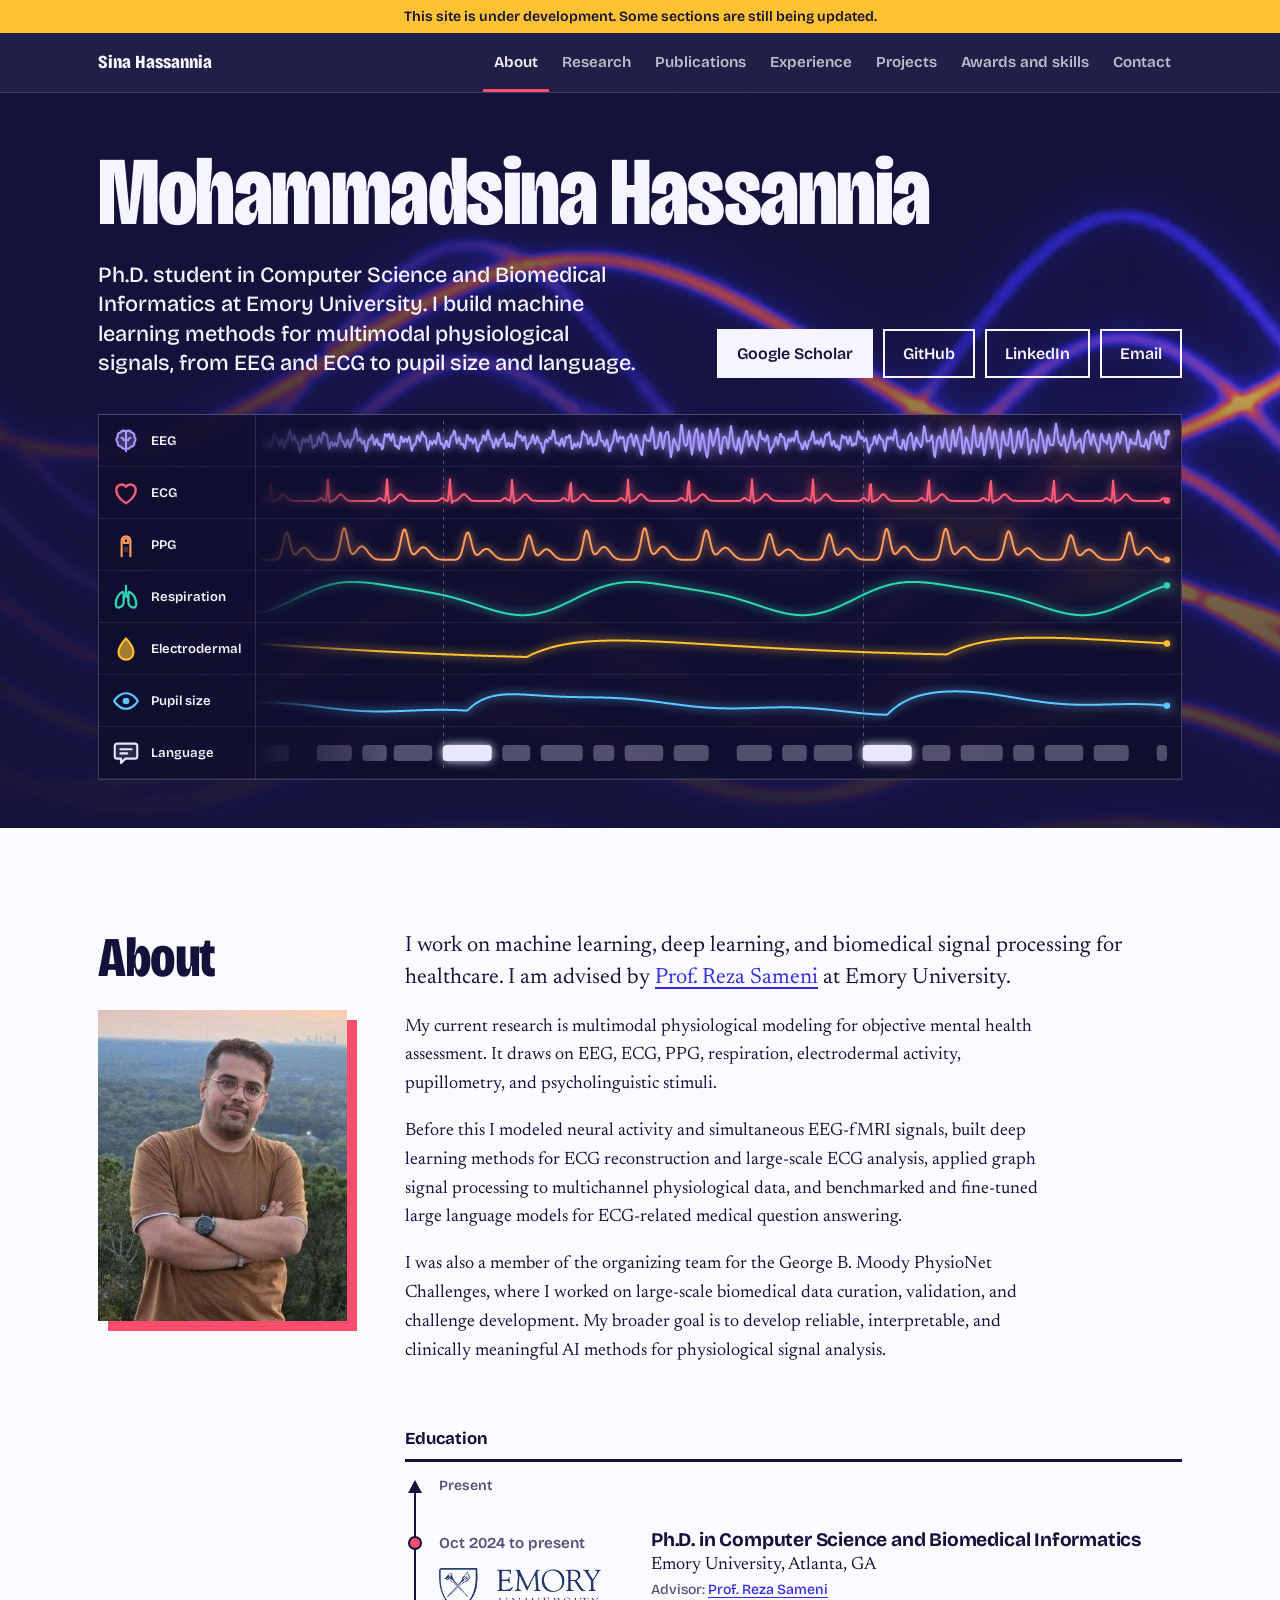
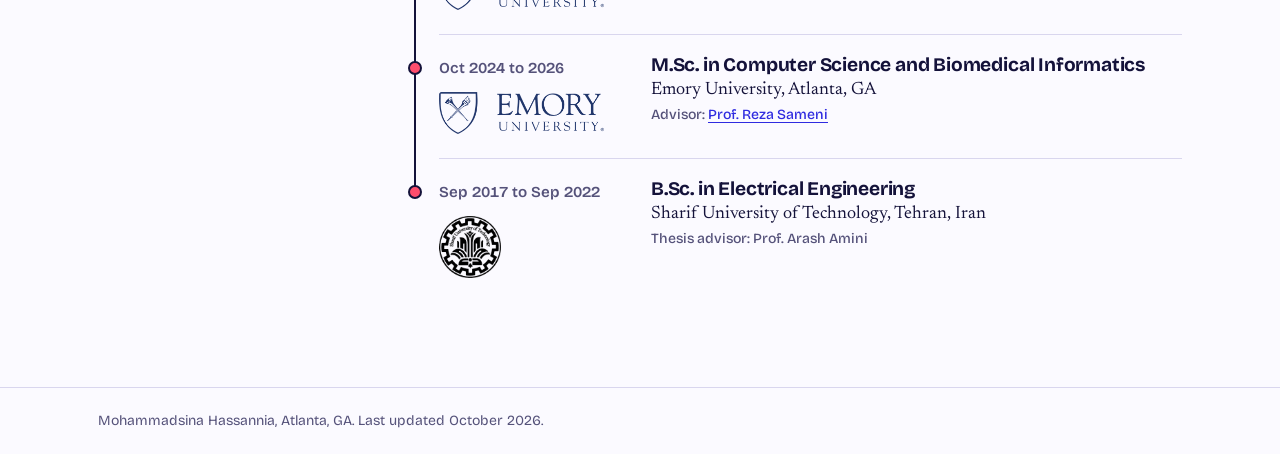
==== index.html @ 965572f9 "Rebuild the Research tab from the updated CV Fold the separate research projects list into the resea" ====
<!doctype html>
<html lang="en">
<head>
  <meta charset="utf-8">
  <meta name="viewport" content="width=device-width, initial-scale=1">
  <title>Mohammadsina Hassannia</title>
  <meta name="description" content="Mohammadsina Hassannia is a Ph.D. student in Computer Science and Biomedical Informatics at Emory University, working on machine learning for ECG, EEG, and other physiological signals.">
  <meta name="author" content="Mohammadsina Hassannia">
  <meta property="og:title" content="Mohammadsina Hassannia">
  <meta property="og:description" content="Ph.D. student at Emory University working on machine learning for ECG, EEG, and other physiological signals.">
  <meta property="og:type" content="website">
  <meta property="og:url" content="https://sinahsnn.github.io/">
  <meta property="og:image" content="https://sinahsnn.github.io/assets/portrait.jpg">
  <meta name="theme-color" content="#14123a">
  <link rel="icon" href="data:image/svg+xml,%3Csvg xmlns='http://www.w3.org/2000/svg' viewBox='0 0 32 32'%3E%3Crect width='32' height='32' fill='%2314123a'/%3E%3Cpath d='M2 19h7l2-4 3 9 4-19 3 14h9' fill='none' stroke='%23ff5c79' stroke-width='2.6' stroke-linejoin='round' stroke-linecap='round'/%3E%3C/svg%3E">
  <link rel="preconnect" href="https://fonts.googleapis.com">
  <link rel="preconnect" href="https://fonts.gstatic.com" crossorigin>
  <link rel="stylesheet" href="https://fonts.googleapis.com/css2?family=Bricolage+Grotesque:opsz,wdth,wght@12..96,75..100,200..800&amp;family=Newsreader:ital,opsz,wght@0,6..72,400..600;1,6..72,400..600&amp;display=swap">
  <link rel="stylesheet" href="assets/style.css">
</head>
<body>
<a class="skip" href="#main">Skip to content</a>

<svg class="sprite" width="0" height="0" aria-hidden="true" focusable="false">
  <symbol id="g-leads" viewBox="0 0 96 60"><polyline fill="none" stroke="currentColor" stroke-width="1.5" stroke-linecap="round" stroke-linejoin="round" points="10,16 15.3,16 18,15 20.6,16 24.4,16 26,16.8 27.9,8 29.8,18.1 31.7,16 35.8,16 39.6,14.2 43.4,16 48,16 53.3,16 56,15 58.6,16 62.4,16 64,16.8 65.9,8 67.8,18.1 69.7,16 73.8,16 77.6,14.2 81.4,16 86,16"/><polyline fill="none" stroke="currentColor" stroke-width="1.5" stroke-linecap="round" stroke-linejoin="round" points="10,32 15.3,32 18,31 20.6,32 24.4,32 26,32.8 27.9,24 29.8,34.1 31.7,32 35.8,32 39.6,30.2 43.4,32 48,32 53.3,32 56,31 58.6,32 62.4,32 64,32.8 65.9,24 67.8,34.1 69.7,32 73.8,32 77.6,30.2 81.4,32 86,32"/><polyline fill="none" stroke="currentColor" stroke-width="1.5" stroke-linecap="round" stroke-linejoin="round" points="10,48 15.3,48 18,47 20.6,48 24.4,48 26,48.8 27.9,40 29.8,50.1 31.7,48 35.8,48 39.6,46.2 43.4,48 48,48 53.3,48 56,47 58.6,48 62.4,48 64,48.8 65.9,40 67.8,50.1 69.7,48 73.8,48 77.6,46.2 81.4,48 86,48"/></symbol>
  <symbol id="g-ecg" viewBox="0 0 96 60"><rect class="gb" x="8" y="12" width="80" height="36"/><polyline fill="none" stroke="currentColor" stroke-width="2" stroke-linecap="round" stroke-linejoin="round" points="10,36 15.3,36 18,33.7 20.6,36 24.4,36 26,37.8 27.9,18 29.8,40.7 31.7,36 35.8,36 39.6,32 43.4,36 48,36 53.3,36 56,33.7 58.6,36 62.4,36 64,37.8 65.9,18 67.8,40.7 69.7,36 73.8,36 77.6,32 81.4,36 86,36"/></symbol>
  <symbol id="g-split" viewBox="0 0 96 60"><polyline fill="none" stroke="currentColor" stroke-width="1.5" stroke-linecap="round" stroke-linejoin="round" points="10,19.4 11.6,20.7 13.2,21.3 14.8,21.1 16.3,20.3 17.9,19.3 19.5,18.4 21.1,17.8 22.7,17.7 24.2,17.9 25.8,18.1 27.4,18 29,17.5 30.6,16.4 32.2,14.9 33.8,13.5 35.3,12.4 36.9,12 38.5,12.5 40.1,13.7 41.7,15.3 43.2,17 44.8,18.3 46.4,19.1 48,19.2 49.6,19 51.2,18.6 52.8,18.4 54.3,18.5 55.9,19.1 57.5,19.8 59.1,20.4 60.7,20.5 62.2,20 63.8,18.7 65.4,17 67,15.1 68.6,13.6 70.2,12.7 71.8,12.5 73.3,13.1 74.9,14.2 76.5,15.3 78.1,16.2 79.7,16.6 81.2,16.6 82.8,16.4 84.4,16.3 86,16.6"/><rect class="gb" x="8" y="30" width="80" height="24"/><polyline fill="none" stroke="currentColor" stroke-width="2" stroke-linecap="round" stroke-linejoin="round" points="10,46 15.3,46 18,44.6 20.6,46 24.4,46 26,47.1 27.9,35 29.8,48.9 31.7,46 35.8,46 39.6,43.6 43.4,46 48,46 53.3,46 56,44.6 58.6,46 62.4,46 64,47.1 65.9,35 67.8,48.9 69.7,46 73.8,46 77.6,43.6 81.4,46 86,46"/></symbol>
  <symbol id="g-tag" viewBox="0 0 96 60"><rect class="ga" x="24" y="16" width="48" height="28" stroke="currentColor" stroke-width="2"/><polyline class="gk" fill="none" stroke="currentColor" stroke-width="2" stroke-linecap="round" stroke-linejoin="round" points="38,30 45,37 59,23"/></symbol>
  <symbol id="g-docs" viewBox="0 0 96 60"><rect class="gt" x="24" y="8" width="34" height="40" stroke="currentColor" stroke-width="2"/><rect class="gt" x="31" y="11" width="34" height="40" stroke="currentColor" stroke-width="2"/><rect class="gt" x="38" y="14" width="34" height="40" stroke="currentColor" stroke-width="2"/><polyline fill="none" stroke="currentColor" stroke-width="1.5" stroke-linecap="round" stroke-linejoin="round" points="44,22 66,22"/><polyline fill="none" stroke="currentColor" stroke-width="1.5" stroke-linecap="round" stroke-linejoin="round" points="44,29 66,29"/><polyline fill="none" stroke="currentColor" stroke-width="1.5" stroke-linecap="round" stroke-linejoin="round" points="44,36 66,36"/><polyline fill="none" stroke="currentColor" stroke-width="1.5" stroke-linecap="round" stroke-linejoin="round" points="44,43 58,43"/></symbol>
  <symbol id="g-qa" viewBox="0 0 96 60"><rect class="gt" x="12" y="14" width="32" height="32" stroke="currentColor" stroke-width="2"/><rect class="ga" x="52" y="14" width="32" height="32" stroke="currentColor" stroke-width="2"/><text x="28" y="36" text-anchor="middle" font-size="18" font-weight="700" fill="currentColor">Q</text><text class="go" x="68" y="36" text-anchor="middle" font-size="18" font-weight="700" fill="currentColor">A</text></symbol>
  <symbol id="g-bars" viewBox="0 0 96 60"><polyline fill="none" stroke="currentColor" stroke-width="1.5" stroke-linecap="round" stroke-linejoin="round" points="12,8 12,50 86,50"/><rect class="gt" x="20" y="28" width="11" height="22" stroke="currentColor" stroke-width="2"/><rect class="gt" x="36" y="36" width="11" height="14" stroke="currentColor" stroke-width="2"/><rect class="ga" x="52" y="16" width="11" height="34" stroke="currentColor" stroke-width="2"/><rect class="gt" x="68" y="24" width="11" height="26" stroke="currentColor" stroke-width="2"/></symbol>
  <symbol id="g-spikes" viewBox="0 0 96 60"><polyline fill="none" stroke="currentColor" stroke-width="2" stroke-linecap="round" stroke-linejoin="round" points="16,11 16,21"/><polyline fill="none" stroke="currentColor" stroke-width="2" stroke-linecap="round" stroke-linejoin="round" points="28,11 28,21"/><polyline fill="none" stroke="currentColor" stroke-width="2" stroke-linecap="round" stroke-linejoin="round" points="44,11 44,21"/><polyline fill="none" stroke="currentColor" stroke-width="2" stroke-linecap="round" stroke-linejoin="round" points="52,11 52,21"/><polyline fill="none" stroke="currentColor" stroke-width="2" stroke-linecap="round" stroke-linejoin="round" points="60,11 60,21"/><polyline fill="none" stroke="currentColor" stroke-width="2" stroke-linecap="round" stroke-linejoin="round" points="64,11 64,21"/><polyline fill="none" stroke="currentColor" stroke-width="2" stroke-linecap="round" stroke-linejoin="round" points="72,11 72,21"/><polyline fill="none" stroke="currentColor" stroke-width="2" stroke-linecap="round" stroke-linejoin="round" points="12,25 12,35"/><polyline fill="none" stroke="currentColor" stroke-width="2" stroke-linecap="round" stroke-linejoin="round" points="16,25 16,35"/><polyline fill="none" stroke="currentColor" stroke-width="2" stroke-linecap="round" stroke-linejoin="round" points="24,25 24,35"/><polyline fill="none" stroke="currentColor" stroke-width="2" stroke-linecap="round" stroke-linejoin="round" points="36,25 36,35"/><polyline fill="none" stroke="currentColor" stroke-width="2" stroke-linecap="round" stroke-linejoin="round" points="56,25 56,35"/><polyline fill="none" stroke="currentColor" stroke-width="2" stroke-linecap="round" stroke-linejoin="round" points="72,25 72,35"/><polyline fill="none" stroke="currentColor" stroke-width="2" stroke-linecap="round" stroke-linejoin="round" points="76,25 76,35"/><polyline fill="none" stroke="currentColor" stroke-width="2" stroke-linecap="round" stroke-linejoin="round" points="12,39 12,49"/><polyline fill="none" stroke="currentColor" stroke-width="2" stroke-linecap="round" stroke-linejoin="round" points="20,39 20,49"/><polyline fill="none" stroke="currentColor" stroke-width="2" stroke-linecap="round" stroke-linejoin="round" points="36,39 36,49"/><polyline fill="none" stroke="currentColor" stroke-width="2" stroke-linecap="round" stroke-linejoin="round" points="40,39 40,49"/><polyline fill="none" stroke="currentColor" stroke-width="2" stroke-linecap="round" stroke-linejoin="round" points="44,39 44,49"/><polyline fill="none" stroke="currentColor" stroke-width="2" stroke-linecap="round" stroke-linejoin="round" points="64,39 64,49"/><polyline fill="none" stroke="currentColor" stroke-width="2" stroke-linecap="round" stroke-linejoin="round" points="80,39 80,49"/></symbol>
  <symbol id="g-activity" viewBox="0 0 96 60"><circle class="gt" cx="48" cy="32" r="20" stroke="currentColor" stroke-width="2"/><polyline fill="none" stroke="currentColor" stroke-width="2" stroke-linecap="round" stroke-linejoin="round" points="44,12.6 48,7 52,12.6"/><polyline fill="none" stroke="currentColor" stroke-width="1.5" stroke-linecap="round" stroke-linejoin="round" points="40,28 50,24 56,36"/><circle class="ga" cx="40" cy="28" r="3.2" stroke="currentColor" stroke-width="1.5"/><circle class="ga" cx="50" cy="24" r="3.2" stroke="currentColor" stroke-width="1.5"/><circle class="ga" cx="56" cy="36" r="3.2" stroke="currentColor" stroke-width="1.5"/><circle class="gt" cx="38" cy="40" r="2.4" stroke="currentColor" stroke-width="1.5"/><circle class="gt" cx="58" cy="22" r="2.4" stroke="currentColor" stroke-width="1.5"/></symbol>
  <symbol id="g-eegfmri" viewBox="0 0 96 60"><polyline fill="none" stroke="currentColor" stroke-width="1.5" stroke-linecap="round" stroke-linejoin="round" points="8,19 8.8,20.8 9.5,21.3 10.2,20.7 11,19.5 11.8,18.8 12.5,18.7 13.2,19 14,18.8 14.8,17.7 15.5,15.9 16.2,14.4 17,14.1 17.8,15.2 18.5,17.1 19.2,18.9 20,19.6 20.8,19.5 21.5,19.1 22.2,19.2 23,19.9 23.8,20.8 24.5,20.8 25.2,19.6 26,17.4 26.8,15.4 27.5,14.5 28.2,14.9 29,16.1 29.8,17.2 30.5,17.6 31.2,17.4 32,17.4 32.8,18.1 33.5,19.7 34.2,21.3 35,21.9 35.8,21.2 36.5,19.3 37.2,17.3 38,16.2 38.8,16.1 39.5,16.6 40.2,16.8 41,16.4 41.8,15.6 42.5,15.4 43.2,16.2 44,18.1"/><polyline fill="none" stroke="currentColor" stroke-width="1.5" stroke-linecap="round" stroke-linejoin="round" points="8,33.7 8.8,33.3 9.5,32.2 10.2,31.1 11,30.4 11.8,30.2 12.5,30.3 13.2,30.4 14,30 14.8,28.9 15.5,27.6 16.2,26.5 17,26.1 17.8,26.8 18.5,28.3 19.2,30.1 20,31.5 20.8,32.2 21.5,32.1 22.2,31.6 23,31.2 23.8,31.3 24.5,31.8 25.2,32.3 26,32.4 26.8,31.7 27.5,30.3 28.2,28.4 29,26.9 29.8,26.2 30.5,26.5 31.2,27.6 32,28.8 32.8,29.8 33.5,30.2 34.2,30.1 35,29.9 35.8,30.2 36.5,31 37.2,32.2 38,33.3 38.8,33.8 39.5,33.2 40.2,31.8 41,30 41.8,28.4 42.5,27.6 43.2,27.6 44,28.1"/><polyline fill="none" stroke="currentColor" stroke-width="1.5" stroke-linecap="round" stroke-linejoin="round" points="8,44 8.8,42.3 9.5,41.6 10.2,41.8 11,41.8 11.8,40.8 12.5,39.2 13.2,38.3 14,39.1 14.8,41.4 15.5,43.7 16.2,44.7 17,44.3 17.8,43.4 18.5,43.2 19.2,43.6 20,43.9 20.8,42.9 21.5,40.8 22.2,38.7 23,38.1 23.8,39.2 24.5,41.2 25.2,42.5 26,42.7 26.8,42.5 27.5,42.8 28.2,44.1 29,45.3 29.8,45.3 30.5,43.5 31.2,41 32,39.3 32.8,39.1 33.5,40.1 34.2,40.9 35,40.9 35.8,40.4 36.5,40.8 37.2,42.4 38,44.6 38.8,45.9 39.5,45.4 40.2,43.6 41,41.7 41.8,40.9 42.5,41.1 43.2,41.2 44,40.5"/><rect class="gt" x="54" y="13" width="34" height="34" stroke="currentColor" stroke-width="2"/><rect class="ga" x="65.3" y="24.3" width="11.4" height="11.4"/><rect class="ga" x="76.7" y="24.3" width="11.3" height="11.4"/><polyline fill="none" stroke="currentColor" stroke-width="1.5" stroke-linecap="round" stroke-linejoin="round" points="65.3,13 65.3,47"/><polyline fill="none" stroke="currentColor" stroke-width="1.5" stroke-linecap="round" stroke-linejoin="round" points="54,24.3 88,24.3"/><polyline fill="none" stroke="currentColor" stroke-width="1.5" stroke-linecap="round" stroke-linejoin="round" points="76.7,13 76.7,47"/><polyline fill="none" stroke="currentColor" stroke-width="1.5" stroke-linecap="round" stroke-linejoin="round" points="54,35.7 88,35.7"/></symbol>
  <symbol id="g-eegnoisy" viewBox="0 0 96 60"><rect class="gb" x="40" y="8" width="28" height="44"/><polyline fill="none" stroke="currentColor" stroke-width="1.5" stroke-linecap="round" stroke-linejoin="round" points="10,17.5 11.6,19.3 13.2,18.8 14.8,17.3 16.3,16.6 17.9,16.9 19.5,16.6 21.1,14.7 22.7,12.5 24.2,12.2 25.8,14.2 27.4,16.7 29,17.7 30.6,17.3 32.2,17.1 33.8,18.1 35.3,18.9 36.9,17.8 38.5,15 40.1,12.7 41.7,12.7 43.2,14.4 44.8,15.6 46.4,15.5 48,15.5 49.6,16.9 51.2,19.1 52.8,19.9 54.3,18.2 55.9,15.5 57.5,14 59.1,14.3 60.7,14.8 62.2,14.3 63.8,13.4 65.4,14.1 67,16.6 68.6,19.1 70.2,19.6 71.8,18 73.3,16.4 74.9,16.1 76.5,16.3 78.1,15.3 79.7,13.3 81.2,12.2 82.8,13.4 84.4,16.2 86,18.1"/><polyline fill="none" stroke="currentColor" stroke-width="1.5" stroke-linecap="round" stroke-linejoin="round" points="10,36.5 11.6,37 13.2,36.7 14.8,35.6 16.3,34.1 17.9,32.6 19.5,31.5 21.1,31 22.7,31.3 24.2,32.4 25.8,33.9 27.4,35.4 29,36.5 30.6,37 32.2,36.7 33.8,35.6 35.3,34.1 36.9,32.6 38.5,31.3 40.1,30.5 41.7,30.3 43.2,30.3 44.8,30.2 46.4,29.6 48,28.2 49.6,26.2 51.2,24.2 52.8,22.6 54.3,22 55.9,22.4 57.5,23.8 59.1,25.8 60.7,28.1 62.2,30.6 63.8,33 65.4,35 67,36.4 68.6,36.9 70.2,36.6 71.8,35.6 73.3,34.1 74.9,32.6 76.5,31.5 78.1,31 79.7,31.3 81.2,32.4 82.8,33.9 84.4,35.4 86,36.5"/><polyline fill="none" stroke="currentColor" stroke-width="1.5" stroke-linecap="round" stroke-linejoin="round" points="10,50.7 11.6,49.9 13.2,48.7 14.8,47.4 16.3,46.2 17.9,45.3 19.5,45 21.1,45.2 22.7,46 24.2,47.2 25.8,48.5 27.4,49.7 29,50.6 30.6,51 32.2,50.8 33.8,50 35.3,48.9 36.9,47.5 38.5,46.2 40.1,45.2 41.7,44.5 43.2,44.2 44.8,44.1 46.4,44.1 48,44.2 49.6,44.2 51.2,44.3 52.8,44.5 54.3,44.8 55.9,45 57.5,45.2 59.1,45.1 60.7,44.9 62.2,44.6 63.8,44.6 65.4,44.9 67,45.7 68.6,46.9 70.2,48.2 71.8,49.5 73.3,50.4 74.9,51 76.5,50.9 78.1,50.3 79.7,49.2 81.2,47.9 82.8,46.6 84.4,45.6 86,45.1"/></symbol>
  <symbol id="g-sources" viewBox="0 0 96 60"><polyline fill="none" stroke="currentColor" stroke-width="1.5" stroke-linecap="round" stroke-linejoin="round" points="10,15.5 11.6,17.3 13.2,16.8 14.8,15.3 16.3,14.6 17.9,14.9 19.5,14.6 21.1,12.7 22.7,10.5 24.2,10.2 25.8,12.2 27.4,14.7 29,15.7 30.6,15.3 32.2,15.1 33.8,16.1 35.3,16.9 36.9,15.8 38.5,13 40.1,10.7 41.7,10.7 43.2,12.4 44.8,13.6 46.4,13.5 48,13.5 49.6,14.9 51.2,17.1 52.8,17.9 54.3,16.2 55.9,13.5 57.5,12 59.1,12.3 60.7,12.8 62.2,12.3 63.8,11.4 65.4,12.1 67,14.6 68.6,17.1 70.2,17.6 71.8,16 73.3,14.4 74.9,14.1 76.5,14.3 78.1,13.3 79.7,11.3 81.2,10.2 82.8,11.4 84.4,14.2 86,16.1"/><rect class="gb" x="8" y="22" width="80" height="18"/><polyline fill="none" stroke="currentColor" stroke-width="2" stroke-linecap="round" stroke-linejoin="round" points="10,36 11.6,36 13.2,36 14.8,36 16.3,36 17.9,36 19.5,36 21.1,35.9 22.7,35.7 24.2,35.2 25.8,34 27.4,32 29,29.4 30.6,26.8 32.2,25.2 33.8,25.3 35.3,27.2 36.9,30 38.5,32.5 40.1,34.3 41.7,35.3 43.2,35.8 44.8,35.9 46.4,36 48,36 49.6,36 51.2,36 52.8,35.9 54.3,35.8 55.9,35.3 57.5,34.3 59.1,32.4 60.7,29.8 62.2,27.1 63.8,25.3 65.4,25.2 67,26.8 68.6,29.5 70.2,32.1 71.8,34.1 73.3,35.2 74.9,35.7 76.5,35.9 78.1,36 79.7,36 81.2,36 82.8,36 84.4,36 86,36"/><polyline fill="none" stroke="currentColor" stroke-width="1.5" stroke-linecap="round" stroke-linejoin="round" points="10,53.2 11.6,51.3 13.2,50.1 14.8,50.2 16.3,48.1 17.9,46.7 19.5,49.6 21.1,52 22.7,51.3 24.2,51.4 25.8,52 27.4,49.2 29,46.7 30.6,48.4 32.2,50.2 33.8,50 35.3,51.6 36.9,53.3 38.5,50.8 40.1,47.9 41.7,48.4 43.2,48.9 44.8,48.2 46.4,50.4 48,53.3 49.6,52 51.2,49.7 52.8,49.7 54.3,48.7 55.9,46.9 57.5,48.8 59.1,52.1 60.7,51.9 62.2,50.9 63.8,51.5 65.4,49.9 67,46.8 68.6,47.6 70.2,50.4 71.8,50.6 73.3,51 74.9,52.9 76.5,51.5 78.1,48 79.7,47.7 81.2,49.1 82.8,48.8 84.4,49.9 86,53"/></symbol>
  <symbol id="g-eeg" viewBox="0 0 96 60"><rect class="gb" x="8" y="8" width="80" height="46"/><polyline fill="none" stroke="currentColor" stroke-width="1.5" stroke-linecap="round" stroke-linejoin="round" points="10,18.5 11.6,20.3 13.2,19.8 14.8,18.3 16.3,17.6 17.9,17.9 19.5,17.6 21.1,15.7 22.7,13.5 24.2,13.2 25.8,15.2 27.4,17.7 29,18.7 30.6,18.3 32.2,18.1 33.8,19.1 35.3,19.9 36.9,18.8 38.5,16 40.1,13.7 41.7,13.7 43.2,15.4 44.8,16.6 46.4,16.5 48,16.5 49.6,17.9 51.2,20.1 52.8,20.9 54.3,19.2 55.9,16.5 57.5,15 59.1,15.3 60.7,15.8 62.2,15.3 63.8,14.4 65.4,15.1 67,17.6 68.6,20.1 70.2,20.6 71.8,19 73.3,17.4 74.9,17.1 76.5,17.3 78.1,16.3 79.7,14.3 81.2,13.2 82.8,14.4 84.4,17.2 86,19.1"/><polyline fill="none" stroke="currentColor" stroke-width="1.5" stroke-linecap="round" stroke-linejoin="round" points="10,34.5 11.6,33.1 13.2,31.6 14.8,31 16.3,31.2 17.9,31.1 19.5,30 21.1,28.3 22.7,27.2 24.2,27.8 25.8,30 27.4,32.3 29,33.4 30.6,33.1 32.2,32.4 33.8,32.3 35.3,32.9 36.9,33.3 38.5,32.3 40.1,30.1 41.7,27.9 43.2,27.1 44.8,28.1 46.4,29.9 48,31.1 49.6,31.3 51.2,31.1 52.8,31.6 54.3,33 55.9,34.4 57.5,34.5 59.1,32.9 60.7,30.4 62.2,28.6 63.8,28.4 65.4,29.2 67,29.8 68.6,29.6 70.2,29.1 71.8,29.4 73.3,31 74.9,33.4 76.5,34.8 78.1,34.5 79.7,32.8 81.2,31 82.8,30.3 84.4,30.5 86,30.5"/><polyline fill="none" stroke="currentColor" stroke-width="1.5" stroke-linecap="round" stroke-linejoin="round" points="10,46 11.6,44.5 13.2,44.6 14.8,44.4 16.3,42.7 17.9,41.4 19.5,42.8 21.1,45.9 22.7,47.8 24.2,47.3 25.8,46.2 27.4,46.3 29,46.7 30.6,45.1 32.2,42.3 33.8,41 35.3,42.7 36.9,45.2 38.5,46 40.1,45.6 41.7,46.3 43.2,47.9 44.8,48.1 46.4,45.7 48,42.7 49.6,42 51.2,43.3 52.8,44.1 54.3,43.7 55.9,44 57.5,46.3 59.1,48.7 60.7,48.5 62.2,46 63.8,43.9 65.4,43.8 67,44.1 68.6,43.1 70.2,41.8 71.8,42.9 73.3,46 74.9,48.2 76.5,47.7 78.1,46.1 79.7,45.7 81.2,46 82.8,45 84.4,42.4 86,41"/></symbol>
  <symbol id="g-eegin" viewBox="0 0 96 60"><polyline fill="none" stroke="currentColor" stroke-width="1.5" stroke-linecap="round" stroke-linejoin="round" points="10,18.5 11.6,20.3 13.2,19.8 14.8,18.3 16.3,17.6 17.9,17.9 19.5,17.6 21.1,15.7 22.7,13.5 24.2,13.2 25.8,15.2 27.4,17.7 29,18.7 30.6,18.3 32.2,18.1 33.8,19.1 35.3,19.9 36.9,18.8 38.5,16 40.1,13.7 41.7,13.7 43.2,15.4 44.8,16.6 46.4,16.5 48,16.5 49.6,17.9 51.2,20.1 52.8,20.9 54.3,19.2 55.9,16.5 57.5,15 59.1,15.3 60.7,15.8 62.2,15.3 63.8,14.4 65.4,15.1 67,17.6 68.6,20.1 70.2,20.6 71.8,19 73.3,17.4 74.9,17.1 76.5,17.3 78.1,16.3 79.7,14.3 81.2,13.2 82.8,14.4 84.4,17.2 86,19.1"/><polyline fill="none" stroke="currentColor" stroke-width="1.5" stroke-linecap="round" stroke-linejoin="round" points="10,34.5 11.6,33.1 13.2,31.6 14.8,31 16.3,31.2 17.9,31.1 19.5,30 21.1,28.3 22.7,27.2 24.2,27.8 25.8,30 27.4,32.3 29,33.4 30.6,33.1 32.2,32.4 33.8,32.3 35.3,32.9 36.9,33.3 38.5,32.3 40.1,30.1 41.7,27.9 43.2,27.1 44.8,28.1 46.4,29.9 48,31.1 49.6,31.3 51.2,31.1 52.8,31.6 54.3,33 55.9,34.4 57.5,34.5 59.1,32.9 60.7,30.4 62.2,28.6 63.8,28.4 65.4,29.2 67,29.8 68.6,29.6 70.2,29.1 71.8,29.4 73.3,31 74.9,33.4 76.5,34.8 78.1,34.5 79.7,32.8 81.2,31 82.8,30.3 84.4,30.5 86,30.5"/><polyline fill="none" stroke="currentColor" stroke-width="1.5" stroke-linecap="round" stroke-linejoin="round" points="10,46 11.6,44.5 13.2,44.6 14.8,44.4 16.3,42.7 17.9,41.4 19.5,42.8 21.1,45.9 22.7,47.8 24.2,47.3 25.8,46.2 27.4,46.3 29,46.7 30.6,45.1 32.2,42.3 33.8,41 35.3,42.7 36.9,45.2 38.5,46 40.1,45.6 41.7,46.3 43.2,47.9 44.8,48.1 46.4,45.7 48,42.7 49.6,42 51.2,43.3 52.8,44.1 54.3,43.7 55.9,44 57.5,46.3 59.1,48.7 60.7,48.5 62.2,46 63.8,43.9 65.4,43.8 67,44.1 68.6,43.1 70.2,41.8 71.8,42.9 73.3,46 74.9,48.2 76.5,47.7 78.1,46.1 79.7,45.7 81.2,46 82.8,45 84.4,42.4 86,41"/></symbol>
  <symbol id="g-dipole" viewBox="0 0 96 60"><circle class="gt" cx="48" cy="32" r="20" stroke="currentColor" stroke-width="2"/><polyline fill="none" stroke="currentColor" stroke-width="2" stroke-linecap="round" stroke-linejoin="round" points="44,12.6 48,7 52,12.6"/><polyline fill="none" stroke="currentColor" stroke-width="2" stroke-linecap="round" stroke-linejoin="round" points="54,36 44,26"/><polyline fill="none" stroke="currentColor" stroke-width="2" stroke-linecap="round" stroke-linejoin="round" points="44,31 44,26 49,26"/><circle class="gs" cx="54" cy="36" r="3.6" stroke="currentColor" stroke-width="1.5"/></symbol>
  <symbol id="g-found" viewBox="0 0 96 60"><circle class="gt" cx="48" cy="32" r="20" stroke="currentColor" stroke-width="2"/><polyline fill="none" stroke="currentColor" stroke-width="2" stroke-linecap="round" stroke-linejoin="round" points="44,12.6 48,7 52,12.6"/><circle class="ga" cx="54" cy="36" r="8" stroke="currentColor" stroke-width="2"/><polyline fill="none" stroke="currentColor" stroke-width="1.5" stroke-linecap="round" stroke-linejoin="round" points="54,24 54,48"/><polyline fill="none" stroke="currentColor" stroke-width="1.5" stroke-linecap="round" stroke-linejoin="round" points="42,36 66,36"/></symbol>
  <symbol id="g-scatter" viewBox="0 0 96 60"><polyline fill="none" stroke="currentColor" stroke-width="1.5" stroke-linecap="round" stroke-linejoin="round" points="12,8 12,50 86,50"/><polyline fill="none" stroke="currentColor" stroke-width="2" stroke-linecap="round" stroke-linejoin="round" points="22,12 78,46"/><circle class="gt" cx="24" cy="30" r="3" stroke="currentColor" stroke-width="1.5"/><circle class="gt" cx="30" cy="40" r="3" stroke="currentColor" stroke-width="1.5"/><circle class="gt" cx="38" cy="34" r="3" stroke="currentColor" stroke-width="1.5"/><circle class="gt" cx="26" cy="44" r="3" stroke="currentColor" stroke-width="1.5"/><circle class="gt" cx="44" cy="44" r="3" stroke="currentColor" stroke-width="1.5"/><circle class="ga" cx="50" cy="16" r="3" stroke="currentColor" stroke-width="1.5"/><circle class="ga" cx="60" cy="24" r="3" stroke="currentColor" stroke-width="1.5"/><circle class="ga" cx="68" cy="16" r="3" stroke="currentColor" stroke-width="1.5"/><circle class="ga" cx="74" cy="30" r="3" stroke="currentColor" stroke-width="1.5"/><circle class="ga" cx="58" cy="12" r="3" stroke="currentColor" stroke-width="1.5"/></symbol>
  <symbol id="g-matrix" viewBox="0 0 96 60"><rect x="13" y="12" width="8" height="8" fill="currentColor" fill-opacity="0.9"/><rect x="22" y="12" width="8" height="8" fill="currentColor" fill-opacity="0.1"/><rect x="31" y="12" width="8" height="8" fill="currentColor" fill-opacity="0.2"/><rect x="40" y="12" width="8" height="8" fill="currentColor" fill-opacity="0.9"/><rect x="49" y="12" width="8" height="8" fill="currentColor" fill-opacity="0.1"/><rect x="58" y="12" width="8" height="8" fill="currentColor" fill-opacity="0.9"/><rect x="67" y="12" width="8" height="8" fill="currentColor" fill-opacity="0.9"/><rect x="76" y="12" width="8" height="8" fill="currentColor" fill-opacity="0.7"/><rect x="13" y="21" width="8" height="8" fill="currentColor" fill-opacity="0.1"/><rect x="22" y="21" width="8" height="8" fill="currentColor" fill-opacity="0.2"/><rect x="31" y="21" width="8" height="8" fill="currentColor" fill-opacity="0.1"/><rect x="40" y="21" width="8" height="8" fill="currentColor" fill-opacity="0.9"/><rect x="49" y="21" width="8" height="8" fill="currentColor" fill-opacity="0.2"/><rect x="58" y="21" width="8" height="8" fill="currentColor" fill-opacity="0.5"/><rect x="67" y="21" width="8" height="8" fill="currentColor" fill-opacity="0.7"/><rect x="76" y="21" width="8" height="8" fill="currentColor" fill-opacity="0.2"/><rect x="13" y="30" width="8" height="8" fill="currentColor" fill-opacity="0.9"/><rect x="22" y="30" width="8" height="8" fill="currentColor" fill-opacity="0.1"/><rect x="31" y="30" width="8" height="8" fill="currentColor" fill-opacity="0.9"/><rect x="40" y="30" width="8" height="8" fill="currentColor" fill-opacity="0.5"/><rect x="49" y="30" width="8" height="8" fill="currentColor" fill-opacity="0.9"/><rect x="58" y="30" width="8" height="8" fill="currentColor" fill-opacity="0.2"/><rect x="67" y="30" width="8" height="8" fill="currentColor" fill-opacity="0.1"/><rect x="76" y="30" width="8" height="8" fill="currentColor" fill-opacity="0.9"/><rect x="13" y="39" width="8" height="8" fill="currentColor" fill-opacity="0.9"/><rect x="22" y="39" width="8" height="8" fill="currentColor" fill-opacity="0.2"/><rect x="31" y="39" width="8" height="8" fill="currentColor" fill-opacity="0.5"/><rect x="40" y="39" width="8" height="8" fill="currentColor" fill-opacity="0.1"/><rect x="49" y="39" width="8" height="8" fill="currentColor" fill-opacity="0.9"/><rect x="58" y="39" width="8" height="8" fill="currentColor" fill-opacity="0.1"/><rect x="67" y="39" width="8" height="8" fill="currentColor" fill-opacity="0.9"/><rect x="76" y="39" width="8" height="8" fill="currentColor" fill-opacity="0.1"/></symbol>
  <symbol id="g-bits" viewBox="0 0 96 60"><rect class="gt" x="12" y="24" width="9" height="12" stroke="currentColor" stroke-width="1.5"/><rect class="ga" x="21" y="24" width="9" height="12" stroke="currentColor" stroke-width="1.5"/><rect class="ga" x="30" y="24" width="9" height="12" stroke="currentColor" stroke-width="1.5"/><rect class="gt" x="39" y="24" width="9" height="12" stroke="currentColor" stroke-width="1.5"/><rect class="gt" x="48" y="24" width="9" height="12" stroke="currentColor" stroke-width="1.5"/><rect class="ga" x="57" y="24" width="9" height="12" stroke="currentColor" stroke-width="1.5"/><rect class="gt" x="66" y="24" width="9" height="12" stroke="currentColor" stroke-width="1.5"/><rect class="ga" x="75" y="24" width="9" height="12" stroke="currentColor" stroke-width="1.5"/></symbol>
  <symbol id="g-step" viewBox="0 0 96 60"><polyline fill="none" stroke="currentColor" stroke-width="1.5" stroke-linecap="round" stroke-linejoin="round" points="10,50 86,50"/><polyline fill="none" stroke="currentColor" stroke-width="2" stroke-linecap="round" stroke-linejoin="round" points="10,42 34,42 34,20 86,20"/></symbol>
  <symbol id="g-spiketrace" viewBox="0 0 96 60"><polyline fill="none" stroke="currentColor" stroke-width="2" stroke-linecap="round" stroke-linejoin="round" points="10,44 22,44 24,12 27,50 31,44 38,44 40,12 43,50 47,44 54,44 56,12 59,50 63,44 70,44 72,12 75,50 79,44 86,44"/></symbol>
  <symbol id="g-curve" viewBox="0 0 96 60"><polygon class="ga" points="12,50 13.8,50 15.7,50 17.6,50 19.4,50 21.2,50 23.1,50 24.9,50 26.8,50 28.7,44 30.5,41.5 32.4,39.6 34.2,38 36,36.6 37.9,35.3 39.8,34.1 41.6,33 43.5,32 45.3,31 47.1,30.1 49,29.2 50.9,28.3 52.7,27.5 54.5,26.7 56.4,26 58.2,25.2 60.1,24.5 62,23.8 63.8,23.1 65.7,22.5 67.5,21.8 69.3,21.2 71.2,20.6 73,19.9 74.9,19.4 76.8,18.8 78.6,18.2 80.5,17.6 82.3,17.1 84.1,16.5 86,16 86,50 12,50"/><polyline fill="none" stroke="currentColor" stroke-width="2" stroke-linecap="round" stroke-linejoin="round" points="12,50 13.8,50 15.7,50 17.6,50 19.4,50 21.2,50 23.1,50 24.9,50 26.8,50 28.7,44 30.5,41.5 32.4,39.6 34.2,38 36,36.6 37.9,35.3 39.8,34.1 41.6,33 43.5,32 45.3,31 47.1,30.1 49,29.2 50.9,28.3 52.7,27.5 54.5,26.7 56.4,26 58.2,25.2 60.1,24.5 62,23.8 63.8,23.1 65.7,22.5 67.5,21.8 69.3,21.2 71.2,20.6 73,19.9 74.9,19.4 76.8,18.8 78.6,18.2 80.5,17.6 82.3,17.1 84.1,16.5 86,16"/><polyline fill="none" stroke="currentColor" stroke-width="1.5" stroke-linecap="round" stroke-linejoin="round" points="12,8 12,50 86,50"/></symbol>
  <symbol id="g-imagenoise" viewBox="0 0 96 60"><rect class="gt" x="16" y="9" width="64" height="42" stroke="currentColor" stroke-width="2"/><polyline fill="none" stroke="currentColor" stroke-width="2" stroke-linecap="round" stroke-linejoin="round" points="16,44 34,26 46,38 58,22 80,46"/><circle cx="68" cy="19" r="4" fill="none" stroke="currentColor" stroke-width="2"/><circle cx="58" cy="25" r="1.3" fill="currentColor"/><circle cx="50" cy="46" r="1.3" fill="currentColor"/><circle cx="46" cy="32" r="1.3" fill="currentColor"/><circle cx="48" cy="41" r="1.3" fill="currentColor"/><circle cx="42" cy="31" r="1.3" fill="currentColor"/><circle cx="34" cy="23" r="1.3" fill="currentColor"/><circle cx="63" cy="27" r="1.3" fill="currentColor"/><circle cx="24" cy="48" r="1.3" fill="currentColor"/><circle cx="38" cy="45" r="1.3" fill="currentColor"/><circle cx="50" cy="33" r="1.3" fill="currentColor"/><circle cx="65" cy="40" r="1.3" fill="currentColor"/><circle cx="37" cy="16" r="1.3" fill="currentColor"/><circle cx="26" cy="44" r="1.3" fill="currentColor"/><circle cx="45" cy="22" r="1.3" fill="currentColor"/><circle cx="67" cy="33" r="1.3" fill="currentColor"/><circle cx="28" cy="43" r="1.3" fill="currentColor"/><circle cx="45" cy="14" r="1.3" fill="currentColor"/><circle cx="61" cy="16" r="1.3" fill="currentColor"/><circle cx="67" cy="47" r="1.3" fill="currentColor"/><circle cx="55" cy="32" r="1.3" fill="currentColor"/><circle cx="40" cy="34" r="1.3" fill="currentColor"/><circle cx="57" cy="43" r="1.3" fill="currentColor"/><circle cx="56" cy="41" r="1.3" fill="currentColor"/><circle cx="23" cy="17" r="1.3" fill="currentColor"/><circle cx="36" cy="42" r="1.3" fill="currentColor"/><circle cx="63" cy="16" r="1.3" fill="currentColor"/><circle cx="22" cy="31" r="1.3" fill="currentColor"/><circle cx="60" cy="48" r="1.3" fill="currentColor"/><circle cx="62" cy="40" r="1.3" fill="currentColor"/><circle cx="37" cy="36" r="1.3" fill="currentColor"/><circle cx="75" cy="34" r="1.3" fill="currentColor"/><circle cx="20" cy="41" r="1.3" fill="currentColor"/><circle cx="41" cy="22" r="1.3" fill="currentColor"/><circle cx="58" cy="19" r="1.3" fill="currentColor"/></symbol>
  <symbol id="g-image" viewBox="0 0 96 60"><rect class="gt" x="16" y="9" width="64" height="42" stroke="currentColor" stroke-width="2"/><polyline fill="none" stroke="currentColor" stroke-width="2" stroke-linecap="round" stroke-linejoin="round" points="16,44 34,26 46,38 58,22 80,46"/><circle cx="68" cy="19" r="4" fill="none" stroke="currentColor" stroke-width="2"/></symbol>
  <symbol id="g-imageclean" viewBox="0 0 96 60"><rect class="gt" x="16" y="9" width="64" height="42" stroke="currentColor" stroke-width="2"/><rect class="gb" x="17" y="44" width="62" height="6"/><polyline fill="none" stroke="currentColor" stroke-width="2" stroke-linecap="round" stroke-linejoin="round" points="16,44 34,26 46,38 58,22 80,46"/><circle class="ga" cx="68" cy="19" r="4" stroke="currentColor" stroke-width="2"/></symbol>
  <symbol id="g-segments" viewBox="0 0 96 60"><rect class="gt" x="16" y="9" width="64" height="42" stroke="currentColor" stroke-width="2"/><polygon class="ga" stroke="currentColor" stroke-width="2" stroke-linejoin="round" points="16,44 34,26 46,38 58,22 80,46 80,51 16,51"/><circle cx="68" cy="19" r="4" fill="currentColor"/></symbol>
  <symbol id="g-vector" viewBox="0 0 96 60"><rect x="11" y="22" width="10" height="16" fill="currentColor" fill-opacity="0.85"/><rect x="22" y="22" width="10" height="16" fill="currentColor" fill-opacity="0.2"/><rect x="33" y="22" width="10" height="16" fill="currentColor" fill-opacity="0.55"/><rect x="44" y="22" width="10" height="16" fill="currentColor" fill-opacity="0.35"/><rect x="55" y="22" width="10" height="16" fill="currentColor" fill-opacity="0.95"/><rect x="66" y="22" width="10" height="16" fill="currentColor" fill-opacity="0.15"/><rect x="77" y="22" width="10" height="16" fill="currentColor" fill-opacity="0.6"/></symbol>
  <symbol id="g-text" viewBox="0 0 96 60"><polyline fill="none" stroke="currentColor" stroke-width="2" stroke-linecap="round" stroke-linejoin="round" points="16,16 78,16"/><polyline fill="none" stroke="currentColor" stroke-width="2" stroke-linecap="round" stroke-linejoin="round" points="16,27 70,27"/><polyline fill="none" stroke="currentColor" stroke-width="2" stroke-linecap="round" stroke-linejoin="round" points="16,38 80,38"/><polyline fill="none" stroke="currentColor" stroke-width="2" stroke-linecap="round" stroke-linejoin="round" points="16,49 52,49"/></symbol>
  <symbol id="g-caption" viewBox="0 0 96 60"><rect class="gb" x="12" y="19" width="72" height="22"/><polyline fill="none" stroke="currentColor" stroke-width="2" stroke-linecap="round" stroke-linejoin="round" points="18,26 78,26"/><polyline fill="none" stroke="currentColor" stroke-width="2" stroke-linecap="round" stroke-linejoin="round" points="18,35 60,35"/></symbol>
  <symbol id="g-boxes" viewBox="0 0 96 60"><rect class="gt" x="16" y="9" width="64" height="42" stroke="currentColor" stroke-width="2"/><polyline fill="none" stroke="currentColor" stroke-width="1.5" stroke-linecap="round" stroke-linejoin="round" points="16,44 34,26 46,38 58,22 80,46"/><rect class="ga" fill-opacity="0.6" x="24" y="24" width="20" height="22" stroke="currentColor" stroke-width="2"/><rect class="ga" fill-opacity="0.6" x="52" y="17" width="18" height="24" stroke="currentColor" stroke-width="2"/></symbol>
  <symbol id="g-depth" viewBox="0 0 96 60"><rect class="gt" x="16" y="9" width="64" height="42" stroke="currentColor" stroke-width="2"/><rect class="ga" fill-opacity="0.2" x="17" y="10" width="62" height="10"/><rect class="ga" fill-opacity="0.45" x="17" y="20" width="62" height="10"/><rect class="ga" fill-opacity="0.7" x="17" y="30" width="62" height="10"/><rect class="ga" fill-opacity="1" x="17" y="40" width="62" height="10"/><rect x="16" y="9" width="64" height="42" fill="none" stroke="currentColor" stroke-width="2"/></symbol>
  <symbol id="g-person" viewBox="0 0 96 60"><polyline fill="none" stroke="currentColor" stroke-width="2" stroke-linecap="round" stroke-linejoin="round" points="48,9 48,18"/><polyline fill="none" stroke="currentColor" stroke-width="2" stroke-linecap="round" stroke-linejoin="round" points="48,18 39,21"/><polyline fill="none" stroke="currentColor" stroke-width="2" stroke-linecap="round" stroke-linejoin="round" points="48,18 57,21"/><polyline fill="none" stroke="currentColor" stroke-width="2" stroke-linecap="round" stroke-linejoin="round" points="39,21 33,30"/><polyline fill="none" stroke="currentColor" stroke-width="2" stroke-linecap="round" stroke-linejoin="round" points="33,30 30,39"/><polyline fill="none" stroke="currentColor" stroke-width="2" stroke-linecap="round" stroke-linejoin="round" points="57,21 64,28"/><polyline fill="none" stroke="currentColor" stroke-width="2" stroke-linecap="round" stroke-linejoin="round" points="64,28 71,22"/><polyline fill="none" stroke="currentColor" stroke-width="2" stroke-linecap="round" stroke-linejoin="round" points="39,21 43,36"/><polyline fill="none" stroke="currentColor" stroke-width="2" stroke-linecap="round" stroke-linejoin="round" points="57,21 53,36"/><polyline fill="none" stroke="currentColor" stroke-width="2" stroke-linecap="round" stroke-linejoin="round" points="43,36 53,36"/><polyline fill="none" stroke="currentColor" stroke-width="2" stroke-linecap="round" stroke-linejoin="round" points="43,36 40,45"/><polyline fill="none" stroke="currentColor" stroke-width="2" stroke-linecap="round" stroke-linejoin="round" points="40,45 38,54"/><polyline fill="none" stroke="currentColor" stroke-width="2" stroke-linecap="round" stroke-linejoin="round" points="53,36 58,44"/><polyline fill="none" stroke="currentColor" stroke-width="2" stroke-linecap="round" stroke-linejoin="round" points="58,44 62,53"/><circle class="gt" cx="48" cy="10" r="4.5" stroke="currentColor" stroke-width="2"/></symbol>
  <symbol id="g-skeleton" viewBox="0 0 96 60"><polyline fill="none" stroke="currentColor" stroke-width="2" stroke-linecap="round" stroke-linejoin="round" points="48,9 48,18"/><polyline fill="none" stroke="currentColor" stroke-width="2" stroke-linecap="round" stroke-linejoin="round" points="48,18 39,21"/><polyline fill="none" stroke="currentColor" stroke-width="2" stroke-linecap="round" stroke-linejoin="round" points="48,18 57,21"/><polyline fill="none" stroke="currentColor" stroke-width="2" stroke-linecap="round" stroke-linejoin="round" points="39,21 33,30"/><polyline fill="none" stroke="currentColor" stroke-width="2" stroke-linecap="round" stroke-linejoin="round" points="33,30 30,39"/><polyline fill="none" stroke="currentColor" stroke-width="2" stroke-linecap="round" stroke-linejoin="round" points="57,21 64,28"/><polyline fill="none" stroke="currentColor" stroke-width="2" stroke-linecap="round" stroke-linejoin="round" points="64,28 71,22"/><polyline fill="none" stroke="currentColor" stroke-width="2" stroke-linecap="round" stroke-linejoin="round" points="39,21 43,36"/><polyline fill="none" stroke="currentColor" stroke-width="2" stroke-linecap="round" stroke-linejoin="round" points="57,21 53,36"/><polyline fill="none" stroke="currentColor" stroke-width="2" stroke-linecap="round" stroke-linejoin="round" points="43,36 53,36"/><polyline fill="none" stroke="currentColor" stroke-width="2" stroke-linecap="round" stroke-linejoin="round" points="43,36 40,45"/><polyline fill="none" stroke="currentColor" stroke-width="2" stroke-linecap="round" stroke-linejoin="round" points="40,45 38,54"/><polyline fill="none" stroke="currentColor" stroke-width="2" stroke-linecap="round" stroke-linejoin="round" points="53,36 58,44"/><polyline fill="none" stroke="currentColor" stroke-width="2" stroke-linecap="round" stroke-linejoin="round" points="58,44 62,53"/><circle class="ga" cx="48" cy="9" r="2.6" stroke="currentColor" stroke-width="1.5"/><circle class="ga" cx="48" cy="18" r="2.6" stroke="currentColor" stroke-width="1.5"/><circle class="ga" cx="39" cy="21" r="2.6" stroke="currentColor" stroke-width="1.5"/><circle class="ga" cx="57" cy="21" r="2.6" stroke="currentColor" stroke-width="1.5"/><circle class="ga" cx="33" cy="30" r="2.6" stroke="currentColor" stroke-width="1.5"/><circle class="ga" cx="64" cy="28" r="2.6" stroke="currentColor" stroke-width="1.5"/><circle class="ga" cx="30" cy="39" r="2.6" stroke="currentColor" stroke-width="1.5"/><circle class="ga" cx="71" cy="22" r="2.6" stroke="currentColor" stroke-width="1.5"/><circle class="ga" cx="43" cy="36" r="2.6" stroke="currentColor" stroke-width="1.5"/><circle class="ga" cx="53" cy="36" r="2.6" stroke="currentColor" stroke-width="1.5"/><circle class="ga" cx="40" cy="45" r="2.6" stroke="currentColor" stroke-width="1.5"/><circle class="ga" cx="58" cy="44" r="2.6" stroke="currentColor" stroke-width="1.5"/><circle class="ga" cx="38" cy="54" r="2.6" stroke="currentColor" stroke-width="1.5"/><circle class="ga" cx="62" cy="53" r="2.6" stroke="currentColor" stroke-width="1.5"/></symbol>
  <symbol id="g-noisy" viewBox="0 0 96 60"><polyline fill="none" stroke="currentColor" stroke-width="1.5" stroke-linecap="round" stroke-linejoin="round" points="10,29.9 12,27.9 14,31.4 16,40.6 18,36.7 20,46.1 22,39.9 24,34.5 26,37.6 28,34.3 30,30.3 32,32.9 34,32.4 36,32.5 38,34.5 40,27.5 42,20.7 44,16.9 46,13.6 48,14.4 50,22.8 52,13.4 54,27.9 56,19.4 58,23.3 60,23.5 62,32.2 64,35.8 66,33.2 68,31.9 70,44.9 72,47.1 74,42.4 76,43.3 78,37.7 80,42.7 82,42 84,35.3 86,30.9"/></symbol>
  <symbol id="g-clean" viewBox="0 0 96 60"><rect class="gb" x="8" y="12" width="80" height="36"/><polyline fill="none" stroke="currentColor" stroke-width="2" stroke-linecap="round" stroke-linejoin="round" points="10,30 11.6,32 13.2,33.8 14.8,35.6 16.3,37.1 17.9,38.3 19.5,39.2 21.1,39.8 22.7,40 24.2,39.8 25.8,39.2 27.4,38.3 29,37.1 30.6,35.6 32.2,33.8 33.8,32 35.3,30 36.9,28 38.5,26.2 40.1,24.4 41.7,22.9 43.2,21.7 44.8,20.8 46.4,20.2 48,20 49.6,20.2 51.2,20.8 52.8,21.7 54.3,22.9 55.9,24.4 57.5,26.2 59.1,28 60.7,30 62.2,32 63.8,33.8 65.4,35.6 67,37.1 68.6,38.3 70.2,39.2 71.8,39.8 73.3,40 74.9,39.8 76.5,39.2 78.1,38.3 79.7,37.1 81.2,35.6 82.8,33.8 84.4,32 86,30"/></symbol>
</svg>

<p class="dev-note" role="note">This site is under development. Some sections are still being updated.</p>
<nav class="tabbar" aria-label="Site sections">
  <div class="wrap tabbar-inner">
    <a class="tabbar-name" href="#about">Sina Hassannia</a>
    <ul class="tabs">
      <li><a class="tab" href="#about" data-tab="about">About</a></li>
      <li><a class="tab" href="#research" data-tab="research">Research</a></li>
      <li><a class="tab" href="#publications" data-tab="publications">Publications</a></li>
      <li><a class="tab" href="#experience" data-tab="experience">Experience</a></li>
      <li><a class="tab" href="#projects" data-tab="projects">Projects</a></li>
      <li><a class="tab" href="#more" data-tab="more">Awards and skills</a></li>
      <li><a class="tab" href="#contact" data-tab="contact">Contact</a></li>
    </ul>
  </div>
</nav>

<header class="hero" data-panel="about">
  <div class="wrap">
    <h1 class="name"><span>Mohammadsina</span> <span>Hassannia</span></h1>
    <div class="intro-row">
      <p class="lede">Ph.D. student in Computer Science and Biomedical Informatics at Emory University. I build machine learning methods for multimodal physiological signals, from EEG and ECG to pupil size and language.</p>
      <ul class="links">
        <li><a class="primary" href="https://scholar.google.com/citations?user=KPI6MPEAAAAJ">Google Scholar</a></li>
        <li><a href="https://github.com/sinahsnn/">GitHub</a></li>
        <li><a href="https://www.linkedin.com/in/mohammad-sina-hasannia-a35944194/">LinkedIn</a></li>
        <li><a href="#contact">Email</a></li>
      </ul>
    </div>
    <figure class="recording" id="recording">
      <div class="rec-body">
        <ul class="lanes">
          <li class="lane lane-eeg"><svg class="icon" viewBox="0 0 24 24" fill="none" stroke="currentColor" stroke-width="1.7" stroke-linecap="round" stroke-linejoin="round" aria-hidden="true"><path class="ic-brain" fill="currentColor" fill-opacity="0.2" d="M12 4.5C10.8 3.2 8.4 3.4 7.7 5.2 5.9 5.3 4.8 7 5.4 8.7 4 9.8 4 12 5.3 13 4.9 14.9 6.3 16.6 8.1 16.4 8.7 18.2 11 18.8 12 17.4 13 18.8 15.3 18.2 15.9 16.4 17.7 16.6 19.1 14.9 18.7 13 20 12 20 9.8 18.6 8.7 19.2 7 18.1 5.3 16.3 5.2 15.6 3.4 13.2 3.2 12 4.5Z"/><path d="M12 4.5v12.9M8.4 9.4c1 .2 1.8 1 1.9 2M15.6 9.4c-1 .2-1.8 1-1.9 2M12 17.4v2.8"/></svg><span class="lane-name">EEG</span></li>
          <li class="lane lane-ecg"><svg class="icon" viewBox="0 0 24 24" fill="none" stroke="currentColor" stroke-width="1.7" stroke-linecap="round" stroke-linejoin="round" aria-hidden="true"><path class="ic-heart" d="M12 19.5S5 15.4 5 9.9A3.9 3.9 0 0 1 12 7.5 3.9 3.9 0 0 1 19 9.9c0 5.5-7 9.6-7 9.600Z"/></svg><span class="lane-name">ECG</span></li>
          <li class="lane lane-ppg"><svg class="icon" viewBox="0 0 24 24" fill="none" stroke="currentColor" stroke-width="1.7" stroke-linecap="round" stroke-linejoin="round" aria-hidden="true"><path d="M8.5 21V8.500a3.5 3.5 0 0 1 7 0V21"/><path d="M10.3 10.400V8.300a1.7 1.7 0 0 1 3.4 0v2.100Z"/><circle class="ic-led" cx="12" cy="15.5" r="2.1" fill="currentColor" stroke="none"/></svg><span class="lane-name">PPG</span></li>
          <li class="lane lane-resp"><svg class="icon" viewBox="0 0 24 24" fill="none" stroke="currentColor" stroke-width="1.7" stroke-linecap="round" stroke-linejoin="round" aria-hidden="true"><g class="ic-lungs"><path d="M12 3.500V11M12 11l-1.8 1.400M12 11l1.8 1.4"/><path d="M9.3 8.200C6.6 9.6 4.4 13.2 4.2 17.2 4.1 19.3 5.4 20.3 7 19.9 9 19.4 10.2 18 10.2 15.800V9C10.2 8.3 9.8 8 9.3 8.200Z"/><path d="M14.7 8.200C17.4 9.6 19.6 13.2 19.8 17.2 19.9 19.3 18.6 20.3 17 19.9 15 19.4 13.8 18 13.8 15.800V9C13.8 8.3 14.2 8 14.7 8.200Z"/></g></svg><span class="lane-name">Respiration</span></li>
          <li class="lane lane-eda"><svg class="icon" viewBox="0 0 24 24" fill="none" stroke="currentColor" stroke-width="1.7" stroke-linecap="round" stroke-linejoin="round" aria-hidden="true"><path class="ic-drop" fill="currentColor" fill-opacity="0.3" d="M12 3.500S6 10 6 14.500a6 6 0 0 0 12 0C18 10 12 3.5 12 3.500Z"/></svg><span class="lane-name">Electrodermal</span></li>
          <li class="lane lane-pupil"><svg class="icon" viewBox="0 0 24 24" fill="none" stroke="currentColor" stroke-width="1.7" stroke-linecap="round" stroke-linejoin="round" aria-hidden="true"><path d="M2.5 12S6 5.8 12 5.8 21.5 12 21.5 12 18 18.2 12 18.2 2.5 12 2.5 12Z"/><circle class="ic-pupil" cx="12" cy="12" r="2.8" fill="currentColor" stroke="none"/></svg><span class="lane-name">Pupil size</span></li>
          <li class="lane lane-lang"><svg class="icon" viewBox="0 0 24 24" fill="none" stroke="currentColor" stroke-width="1.7" stroke-linecap="round" stroke-linejoin="round" aria-hidden="true"><path class="ic-bubble" fill="currentColor" fill-opacity="0.12" d="M5 4.500h14a2 2 0 0 1 2 2v8a2 2 0 0 1-2 2h-7.500L8 20v-3.500H5a2 2 0 0 1-2-2v-8a2 2 0 0 1 2-2Z"/><path d="M7.5 9h9M7.5 12.300h5.5"/></svg><span class="lane-name">Language</span></li>
        </ul>
        <canvas id="signals" role="img" aria-label="An animated recording of seven signals on one shared timeline: EEG, ECG, PPG, respiration, electrodermal activity, pupil size, and words shown to a participant. Each time a marked word appears, the pupil widens and skin conductance rises shortly after."></canvas>
      </div>
    </figure>
  </div>
</header>

<main id="main">

  <section id="about" class="section" data-panel="about">
    <div class="wrap split">
      <div class="about-side">
        <h2>About</h2>
        <img class="portrait" src="assets/portrait.jpg" width="392" height="490" alt="Mohammadsina Hassannia standing with his arms crossed at a wooded overlook at sunset, with a city skyline on the horizon.">
      </div>
      <div class="stack">
        <div class="prose">
          <p class="intro">I work on machine learning, deep learning, and biomedical signal processing for healthcare. I am advised by <a href="https://scholar.google.com/citations?hl=en&amp;user=MkoXtWwAAAAJ&amp;view_op=list_works&amp;sortby=pubdate">Prof. Reza Sameni</a> at Emory University.</p>
          <p>My current research is multimodal physiological modeling for objective mental health assessment. It draws on EEG, ECG, PPG, respiration, electrodermal activity, pupillometry, and psycholinguistic stimuli.</p>
          <p>Before this I modeled neural activity and simultaneous EEG-fMRI signals, built deep learning methods for ECG reconstruction and large-scale ECG analysis, applied graph signal processing to multichannel physiological data, and benchmarked and fine-tuned large language models for ECG-related medical question answering.</p>
          <p>I was also a member of the organizing team for the George B. Moody PhysioNet Challenges, where I worked on large-scale biomedical data curation, validation, and challenge development. My broader goal is to develop reliable, interpretable, and clinically meaningful AI methods for physiological signal analysis.</p>
        </div>

        <div>
          <h3 class="subhead">Education</h3>
          <div class="rows timeline">
            <p class="timeline-now">Present</p>
            <div class="row edu">
              <p class="when">Oct 2024 to present</p>
              <div>
                <h3>Ph.D. in Computer Science and Biomedical Informatics</h3>
                <p>Emory University, Atlanta, GA</p>
                <p class="meta">Advisor: <a href="https://scholar.google.com/citations?hl=en&amp;user=MkoXtWwAAAAJ&amp;view_op=list_works&amp;sortby=pubdate">Prof. Reza Sameni</a></p>
              </div>
              <p class="edu-logo"><img class="logo-wide logo-on-light" src="assets/logos/emory.png" width="640" height="163" loading="lazy" alt="Emory University logo"><img class="logo-wide logo-on-dark" src="assets/logos/emory-white.png" width="640" height="163" loading="lazy" alt="Emory University logo"></p>
            </div>
            <div class="row edu">
              <p class="when">Oct 2024 to 2026</p>
              <div>
                <h3>M.Sc. in Computer Science and Biomedical Informatics</h3>
                <p>Emory University, Atlanta, GA</p>
                <p class="meta">Advisor: <a href="https://scholar.google.com/citations?hl=en&amp;user=MkoXtWwAAAAJ&amp;view_op=list_works&amp;sortby=pubdate">Prof. Reza Sameni</a></p>
              </div>
              <p class="edu-logo"><img class="logo-wide logo-on-light" src="assets/logos/emory.png" width="640" height="163" loading="lazy" alt="Emory University logo"><img class="logo-wide logo-on-dark" src="assets/logos/emory-white.png" width="640" height="163" loading="lazy" alt="Emory University logo"></p>
            </div>
            <div class="row edu">
              <p class="when">Sep 2017 to Sep 2022</p>
              <div>
                <h3>B.Sc. in Electrical Engineering</h3>
                <p>Sharif University of Technology, Tehran, Iran</p>
                <p class="meta">Thesis advisor: Prof. Arash Amini</p>
              </div>
              <p class="edu-logo"><img class="logo-round logo-mono" src="assets/logos/sharif.png" width="360" height="360" loading="lazy" alt="Sharif University of Technology logo"></p>
            </div>
          </div>
        </div>
      </div>
    </div>
  </section>

  <section id="research" class="section tint" data-panel="research">
    <div class="wrap split">
      <h2>Research</h2>
      <div class="stack">
        <div class="areas">
          <article class="area area-pulse" id="work-lead-decomposition">
            <h3><span class="swatch pulse" aria-hidden="true"></span>Biomedical signal and time-series modeling</h3>
            <p class="area-meta">Graduate Research Assistant, Emory University, Oct 2024 to present. Advisor: <a href="https://scholar.google.com/citations?hl=en&amp;user=MkoXtWwAAAAJ&amp;view_op=list_works&amp;sortby=pubdate">Prof. Reza Sameni</a>.</p>
            <div class="area-body">
              <div class="area-text">
                <p>How much of one ECG lead can be predicted from the others, and what is left over? ECG-Prism answers this for every lead, splitting it into a part shared across leads and a part specific to that lead, and uses the result for reconstruction, fault detection, and diagnosis.</p>
              </div>
              <figure class="area-fig wide">
                <div class="plate"><video class="anim-fig" src="assets/figures/ecg-prism.mp4" poster="assets/figures/ecg-prism-poster.webp" width="1920" height="750" muted loop playsinline controls preload="metadata" aria-label="Animation of ECG-Prism. Eight ECG leads from a standard recording feed one lane per target lead. In each lane a linear spatial stage, a nonlinear spatial stage, and a spatiotemporal stage each predict the held-out lead from the other seven and pass on their residual. The result is a shared and a lead-specific component for every lead, used for diagnostic classification, missing-lead estimation, biomarker discovery, and inter-lead analysis."></video></div>
                <figcaption>ECG-Prism: for each lead, a linear spatial stage, a nonlinear spatial stage, and a spatiotemporal state-space stage predict it from the other seven leads, each learning what the previous stage left. This splits every lead into a shared and a lead-specific component, which can be used for diagnosis, missing-lead estimation, biomarker discovery, and inter-lead analysis.</figcaption>
              </figure>
              <div class="area-details">
                <ul class="bullets">
                  <li><b>ECG-Prism</b> (submitted to IEEE JBHI): an interpretable, sampling-frequency-agnostic decomposition framework that combines spatial neural networks with continuous-time state-space models. Trained on more than 70,000 recordings, it performs consistently from 250 to 2000 Hz with a single set of weights and was validated externally on 316,765 ECGs.</li>
                  <li><b>Clinical applications:</b> reconstructed missing or corrupted leads at 10 to 18 dB SNR; detected electrode misplacement without fault-labeled training data (AUROC up to 0.98 on simulated and 0.91 on real misplacements); improved diagnostic classification macro AUPRC by up to 0.027 across two neural architectures; and generalized to an independent external ECG dataset.</li>
                  <li><b>Neural ECG decomposition</b> (CinC 2025): a progressive architecture of linear spatial estimation, nonlinear modeling, and spatiotemporal learning that separates shared cardiac activity from lead-specific characteristics, reaching up to 16.2 dB reconstruction SNR on PTB-XL.</li>
                  <li><b>12-lead reconstruction from printouts</b> (CinC 2026): rebuilds complete 10-second, 12-lead ECGs from printouts that show only 2.5 seconds of each lead, using the linear constraints among the limb leads, beat templates aligned to R-peaks on the rhythm lead, and a null-space projection.</li>
                  <li><b>Graph signal processing</b> (remote research intern, Emory University, Sep 2023 to Aug 2024, with <a href="https://scholar.google.com/citations?hl=en&amp;user=MkoXtWwAAAAJ&amp;view_op=list_works&amp;sortby=pubdate">Prof. Reza Sameni</a>): modeled directed and undirected connectivity in multichannel biomedical signals, computed Laplacian eigendecompositions and graph Fourier transforms, classified signals from low- and high-graph-frequency features, and interpreted the models with SHAP.</li>
                  <li><b>Ongoing:</b> a physiology-informed ECG foundation model that combines cardiac electrophysiology, continuous-time dynamics, and representation learning to transfer across sampling frequencies, acquisition systems, and clinical tasks.</li>
                </ul>
                <dl class="facts">
                  <dt>Data</dt><dd>More than 70,000 training recordings, PTB-XL, and 316,765 ECGs for external validation</dd>
                  <dt>Methods</dt><dd>Linear spatial estimation, MLPs, continuous-time state-space models, graph signal processing, Kalman filtering, null-space projection</dd>
                </dl>
                <p class="related">Related: <a href="#pub-lead-network">CinC 2025 paper</a>, <a href="#pub-12-lead">CinC 2026 paper</a>, <a href="#code-kalman">Kalman filter code</a></p>
              </div>
            </div>
          </article>

          <article class="area area-amber" id="work-llm-ecg">
            <h3><span class="swatch amber" aria-hidden="true"></span>Large language models for medicine</h3>
            <p class="area-meta">Graduate Research Assistant, Emory University, with <a href="https://scholar.google.com/citations?hl=en&amp;user=MkoXtWwAAAAJ&amp;view_op=list_works&amp;sortby=pubdate">Prof. Reza Sameni</a> and Prof. Matthew A. Reyna.</p>
            <div class="area-body">
              <div class="area-text">
                <p>ECGQuest is a literature-grounded benchmark of ECG knowledge, used to test how well general-purpose and medical language models understand electrocardiography and how much fine-tuning helps.</p>
              </div>
              <figure class="area-fig wide">
                <div class="plate"><video class="anim-fig" src="assets/figures/ecgquest-pipeline.mp4" poster="assets/figures/ecgquest-pipeline-poster.webp" width="1920" height="1006" muted loop playsinline controls preload="metadata" aria-label="Animation of the ECGQuest study building up step by step: benchmark construction from source documents to matched true and false question pairs, zero-shot evaluation of closed, open, and medical models on a held-out set and on external exam sets, and LoRA fine-tuning of small models."></video></div>
                <figcaption>The ECGQuest pipeline: building the benchmark, zero-shot evaluation, and LoRA fine-tuning.</figcaption>
              </figure>
              <div class="area-details">
                <ul class="bullets">
                  <li>Built an automated pipeline that generated 21,808 ECG question-answering samples (10,904 matched true/false pairs) from 23 medical references and conference proceedings, with automated verification and deduplication.</li>
                  <li>Benchmarked general-purpose and medical models zero-shot on a held-out test set (n = 1,050), with external evaluation on MedQA and MedMCQA.</li>
                  <li>Fine-tuned five 7B to 14B models with LoRA, improving accuracy by 6.5 to 14.1 percentage points and reaching 76.3% with DeepSeek-R1-14B and 78.5% with a five-model ensemble.</li>
                  <li>Submitted to ICLR 2027.</li>
                </ul>
                <dl class="facts">
                  <dt>Closed models</dt><dd>GPT-3.5, GPT-4o, GPT-5</dd>
                  <dt>Open models</dt><dd>DeepSeek-R1 Distill-Qwen, Gemma-3, Gemma-4, Qwen2.5-Instruct, Mistral-Instruct, Llama-3.1-Instruct</dd>
                  <dt>Medical models</dt><dd>MedGemma, MedAlpaca, BioMistral</dd>
                  <dt>Metrics</dt><dd>Accuracy, macro-F1, Cohen's kappa</dd>
                </dl>
                <p class="related">Related: <a href="#pub-ecg-bench">ECGQuest paper</a></p>
              </div>
            </div>
          </article>

          <article class="area area-ultra">
            <h3><span class="swatch ultra" aria-hidden="true"></span>Multimodal mental health screening</h3>
            <p class="area-meta">Graduate Research Assistant, Emory University, ongoing.</p>
            <div class="area-body">
              <div class="area-text">
                <p>Can the body's physiological signals help screen for depression? This work builds classification pipelines for major depressive disorder from cardiac, vascular, and other physiological measurements, and is moving toward models of how these signals change over time.</p>
              </div>
              <div class="area-details">
                <ul class="bullets">
                  <li><b>MDD classification:</b> developed machine learning pipelines for major depressive disorder classification from ECG, PPG, and multimodal physiological features. Evaluated each modality alone and in combination with traditional classifiers, and extracted time-aligned cardiac, vascular, and cross-modal biomarkers from about 60 participants.</li>
                  <li><b>Ongoing, dynamic physiological modeling:</b> studying time-varying interactions between physiological signals and inferring changing mental states with dynamical models of multimodal physiological time series.</li>
                </ul>
                <dl class="facts">
                  <dt>Signals</dt><dd>ECG, PPG, and other multimodal physiological recordings</dd>
                  <dt>Participants</dt><dd>About 60</dd>
                  <dt>Methods</dt><dd>Biomarker extraction, traditional machine learning classifiers, dynamical modeling of time series</dd>
                </dl>
              </div>
            </div>
          </article>

          <article class="area area-orange">
            <h3><span class="swatch orange" aria-hidden="true"></span>Physiological response to vagus nerve stimulation</h3>
            <p class="area-meta">Graduate Research Assistant, Emory University.</p>
            <div class="area-body">
              <div class="area-text">
                <p>How do the heart, blood vessels, and breathing respond when the vagus nerve is stimulated through the skin of the neck? This work measures those responses in sham-controlled clinical studies of transcutaneous cervical vagus nerve stimulation (tcVNS).</p>
              </div>
              <div class="area-details">
                <ul class="bullets">
                  <li>Developed a reproducible Python pipeline for analyzing cardiovascular and respiratory responses to tcVNS.</li>
                  <li>Extracted beat-level and multimodal biomarkers from ECG, PPG, and respiration.</li>
                  <li>Studied stimulation-induced physiological changes at several temporal resolutions with statistical modeling, separating sustained, transient, and delayed biomarker responses.</li>
                </ul>
                <dl class="facts">
                  <dt>Signals</dt><dd>ECG, PPG, respiration</dd>
                  <dt>Study design</dt><dd>Sham-controlled clinical studies</dd>
                  <dt>Methods</dt><dd>Beat-level biomarker extraction, statistical modeling, Python</dd>
                </dl>
              </div>
            </div>
          </article>

          <article class="area area-teal">
            <h3><span class="swatch teal" aria-hidden="true"></span>Reliable AI for healthcare</h3>
            <p class="area-meta">Core team member, George B. Moody PhysioNet Challenge, Emory University, Oct 2024 to present.</p>
            <div class="area-body">
              <div class="area-text">
                <p>Does a result hold outside the conditions a model was trained in? This work includes a large-scale negative-results study on estimating blood pressure from the ECG, and noise-injection tests of the lead-decomposition network.</p>
              </div>
              <figure class="area-fig wide">
                <a class="plate" href="assets/figures/ecg-image-database-examples.webp"><img src="assets/figures/area-image-artifacts.webp" width="1600" height="392" loading="lazy" alt="Three photographs of the same printed ECG: a phone photograph of a curled page, a water-damaged page, and a deteriorated, stained page."></a>
                <figcaption>One ECG as a phone photograph, a water-damaged print, and a deteriorated print. From ECG-Image-Database.</figcaption>
              </figure>
              <div class="area-details">
                <ul class="bullets">
                  <li>Contributed to organizing the PhysioNet/CinC Challenges 2024 and 2025 and the Kaggle ECG Image Digitization competition.</li>
                  <li>Curated, validated, and documented large-scale clinical ECG datasets and supported benchmark development and evaluation infrastructure.</li>
                  <li>Co-authored the Chagas disease detection challenge paper (CinC 2025) and ECG-Image-Database, paired ECG images and time series with real-world scanning, photography, and physical-damage artifacts (Physiological Measurement, 2026).</li>
                </ul>
                <dl class="facts">
                  <dt>Questions</dt><dd>Robustness, interpretability, generalization, physiological variability, clinically meaningful evaluation</dd>
                </dl>
                <p class="related">Related: <a href="#pub-blood-pressure">blood pressure study</a>, <a href="#pub-image-database">ECG-Image-Database</a>, <a href="#pub-chagas">PhysioNet Challenge 2025</a></p>
              </div>
            </div>
          </article>

          <article class="area area-violet" id="work-eeg-fmri">
            <h3><span class="swatch violet" aria-hidden="true"></span>Multimodal physiological signal modeling</h3>
            <p class="area-meta">Bachelor's project, Sharif University of Technology, Apr 2021 to May 2023. Supervisor: Prof. Arash Amini.</p>
            <p class="award"><span class="status">Special B.Sc. Thesis Award, among 200 senior projects, 2021/2022</span></p>
            <div class="area-body">
              <div class="area-text">
                <p>Simulating two brain recordings from one source of truth. A bottom-up neural model drives both simultaneous EEG and fMRI, so the synthetic data comes with known ground truth for testing fusion and source-localization methods.</p>
              </div>
              <figure class="area-fig wide">
                <div class="plate"><video class="anim-fig" src="assets/figures/eeg-fmri-animated.mp4" poster="assets/figures/eeg-fmri-animated-poster.webp" width="1440" height="1230" muted loop playsinline controls preload="metadata" aria-label="Animated poster of the simulator. A source in the brain fires spike trains, neuron models turn them into activity, and the activity splits into an EEG branch, through a lead-field matrix to a scalp cap and multichannel EEG, and an fMRI branch, through a modified Balloon model to BOLD curves and brain slices. A counter shows paired EEG-fMRI samples being generated."></video></div>
                <figcaption>The simulator running: spike generation and neuron models feed an EEG branch and an fMRI branch, and each pass adds a paired EEG-fMRI sample.</figcaption>
              </figure>
              <div class="area-details">
                <ul class="bullets">
                  <li>Modeled neuronal spike trains with random processes, excitatory, inhibitory, and feedback interactions, and spatially correlated activity.</li>
                  <li>Synthesized multichannel EEG through dipole-based forward modeling, with lead-field matrices computed from a clustered head model.</li>
                  <li>Simulated fMRI BOLD responses with a modified hemodynamic Balloon model and a capacitor-like activation kernel, down-sampled to fMRI resolution.</li>
                </ul>
                <dl class="facts">
                  <dt>Modalities</dt><dd>Simultaneous EEG and fMRI</dd>
                  <dt>Collaborators</dt><dd>Ali Ataei, Arash Amini, and Ali Ghazizadeh</dd>
                  <dt>Poster</dt><dd><a href="assets/figures/eeg-fmri-poster.webp">Static poster</a></dd>
                </dl>
              </div>
            </div>
          </article>
        </div>
      </div>
    </div>
  </section>

  <section id="publications" class="section" data-panel="publications">
    <div class="wrap split">
      <h2>Publications</h2>
      <ol class="pubs">
        <li class="pub" id="pub-ecg-bench">
          <p class="year">2026</p>
          <div>
            <h3>ECGQuest: Benchmarking and Fine-Tuning Language Models for Electrocardiography</h3>
            <p class="authors"><strong>M. Hassannia</strong>, M. A. Reyna, and R. Sameni</p>
            <p class="venue">International Conference on Learning Representations (ICLR 2027)</p>
            <p class="actions"><span class="status">Submitted</span> <a href="https://arxiv.org/pdf/2608.30893">Preprint on arXiv</a></p>
            <figure class="pub-fig">
              <div class="plate"><video class="anim-fig" src="assets/figures/ecgquest-pipeline.mp4" poster="assets/figures/ecgquest-pipeline-poster.webp" width="1920" height="1006" muted loop playsinline controls preload="metadata" aria-label="Animation of the ECGQuest study building up step by step: benchmark construction from source documents to matched true and false question pairs, zero-shot evaluation of closed, open, and medical models on a held-out set and on external exam sets, and LoRA fine-tuning of small models."></video></div>
              <figcaption>Overview of the study. Matched true/false question pairs are generated from ECG textbooks, guides, manuals, and proceedings, then verified and filtered into a benchmark of 21,808 questions. General-purpose and medical language models are tested zero-shot, and small models are fine-tuned with LoRA.</figcaption>
            </figure>
          </div>
        </li>
        <li class="pub" id="pub-12-lead">
          <p class="year">2026</p>
          <div>
            <h3>Reconstruction of Complete 12-Lead ECGs from Incomplete Digitized ECG Printouts</h3>
            <p class="authors"><strong>M. Hassannia</strong>, M. A. Reyna, G. D. Clifford, and R. Sameni</p>
            <p class="venue">Computing in Cardiology (CinC)</p>
            <p class="actions"><a href="https://cinc.org/2026/Program/accepted/254_Preprint.pdf">Preprint (PDF)</a></p>
            <figure class="pub-fig">
              <a class="plate" href="assets/figures/cinc-2026-pipeline.webp"><img src="assets/figures/cinc-2026-pipeline.webp" width="2400" height="1236" loading="lazy" alt="A numbered pipeline diagram. A clinical ECG is printed with only 2.5 seconds per lead, the printout is digitized, and a reconstruction framework recovers limb leads, detects R-peaks on lead II, averages beats, replicates templates, realigns them, and applies a null-space projection to give all twelve leads over ten seconds."></a>
              <figcaption>The pipeline. A printout keeps only 2.5 seconds of each lead, so 67.5% of the signal is lost. After digitization, the missing segments are rebuilt from limb-lead relationships and beat templates aligned to the rhythm lead, then projected so the limb leads obey their known constraints. <a href="assets/figures/cinc-2026-pipeline.webp">Open the figure full size</a>.</figcaption>
            </figure>
          </div>
        </li>
        <li class="pub" id="pub-lead-network">
          <p class="year">2025</p>
          <div>
            <h3>A Neural Network Architecture for ECG Lead Reconstruction: Separating Shared and Lead-Specific ECG Characteristics</h3>
            <p class="authors"><strong>M. Hassannia</strong> and R. Sameni</p>
            <p class="venue">Computing in Cardiology (CinC)</p>
            <p class="actions"><a href="https://cinc.org/archives/2025/pdf/CinC2025-337.pdf">Paper (PDF)</a></p>
            <figure class="pub-fig">
              <a class="plate" href="assets/figures/cinc-2025-architecture.webp"><img src="assets/figures/cinc-2025-architecture.webp" width="2000" height="1652" loading="lazy" alt="An architecture diagram with three stacked layers: a linear spatial layer using a least-squares model, a nonlinear spatial layer using an MLP, and a spatiotemporal layer using an RNN. Plots on the right show each layer's reconstruction overlaid on the original ECG, and plots on the left show the error shrinking from layer to layer."></a>
              <figcaption>The architecture. Three stacked layers (linear least squares, an MLP, and an RNN) each add a correction to the previous estimate. Right: the reconstructed lead against the original. Left: the error that remains after each layer. <a href="assets/figures/cinc-2025-architecture.webp">Open the figure full size</a>.</figcaption>
            </figure>
          </div>
        </li>
        <li class="pub" id="pub-blood-pressure">
          <p class="year">2025</p>
          <div>
            <h3>Estimating Blood Pressure from the Electrocardiogram: Findings of a Large-Scale Negative Results Study</h3>
            <p class="authors">S. S. Mousavi, S. Karimi, <strong>M. Hassannia</strong>, Z. Koscova, A. B. Rad, D. Albert, G. D. Clifford, and R. Sameni</p>
            <p class="venue">Physiological Measurement</p>
            <p class="actions"><a href="https://iopscience.iop.org/article/10.1088/1361-6579/ae1926/pdf">Paper (PDF)</a></p>
          </div>
        </li>
        <li class="pub" id="pub-chagas">
          <p class="year">2025</p>
          <div>
            <h3>Detection of Chagas Disease from the ECG: The George B. Moody PhysioNet Challenge 2025</h3>
            <p class="authors">M. A. Reyna, J. T. Weigle, Z. Koscova, J. Pavlus, S. Saghafi, P. R. Gomes, A. Elola, <strong>M. Hassannia</strong>, K. S. Campbell, A. B. Rad, A. L. Ribeiro, R. Sameni, and G. D. Clifford</p>
            <p class="venue">Computing in Cardiology (CinC)</p>
            <p class="actions"><a href="https://cinc.org/archives/2025/pdf/CinC2025-068.pdf">Paper (PDF)</a></p>
          </div>
        </li>
        <li class="pub" id="pub-image-database">
          <p class="year">2025</p>
          <div>
            <h3>ECG-Image-Database: A Dataset of ECG Images with Real-World Imaging and Scanning Artifacts; A Foundation for Computerized ECG Image Digitization and Analysis</h3>
            <p class="authors">M. A. Reyna, J. Weigle, Z. Koscova, K. Campbell, K. K. Shivashankara, S. Saghafi, S. Nikookar, M. Motie-Shirazi, Y. Kiarashi, S. Seyedi, <strong>M. Hassannia</strong>, A. M. Bjørnstad, E. Stenhede, A. Ranjbar, G. D. Clifford, and R. Sameni</p>
            <p class="venue">Physiological Measurement</p>
            <p class="actions"><a href="https://iopscience.iop.org/article/10.1088/1361-6579/ae85b2/pdf">Paper (PDF)</a></p>
            <figure class="pub-fig">
              <a class="plate" href="assets/figures/ecg-image-database-diagram.webp"><img src="assets/figures/ecg-image-database-diagram.webp" width="2200" height="837" loading="lazy" alt="A flow diagram. ECG time series pass through ECG-Image-Kit to make digital images with programmatic variants such as creases, rotation, and handwritten artifacts. Color prints of those images are then scanned, photographed with mobile phones, shown on a monitor, and physically deteriorated with water, coffee, sauce, and mold before being scanned or photographed again."></a>
              <figcaption>How the dataset was made. ECG-Image-Kit renders ECG time series as images with programmatic distortions. Prints of those images were then scanned, photographed, shown on a monitor, and physically damaged before being captured again. <a href="assets/figures/ecg-image-database-diagram.webp">Open the figure full size</a>.</figcaption>
            </figure>
            <figure class="pub-fig">
              <a class="plate" href="assets/figures/ecg-image-database-examples.webp"><img src="assets/figures/ecg-image-database-examples.webp" width="1970" height="1812" loading="lazy" alt="Nine versions of the same 12-lead ECG image: a clean digital red grid, a color scan, a grayscale scan, a mobile photograph, a water-damaged print, deteriorated prints photographed and scanned in color and in black and white, and a photograph of a computer monitor."></a>
              <figcaption>Nine versions of one ECG from the dataset, from the clean digital image to scans, phone photographs, and water-damaged and deteriorated prints. <a href="assets/figures/ecg-image-database-examples.webp">Open the figure full size</a>.</figcaption>
            </figure>
          </div>
        </li>
      </ol>
    </div>
  </section>

  <section id="experience" class="section tint" data-panel="experience">
    <div class="wrap split">
      <h2>Experience</h2>
      <div class="stack">
        <div class="rows">
          <div class="row edu">
            <p class="when">Oct 2024 to Aug 2026</p>
            <div>
              <h3>Core PhysioNet / George B. Moody Challenge team</h3>
              <p class="meta">Emory University. PhysioNet Challenges 2024, 2025, and 2026, and the Kaggle ECG Image Digitization competition. Supervised by <a href="https://scholar.google.com/citations?hl=en&amp;user=MkoXtWwAAAAJ&amp;view_op=list_works&amp;sortby=pubdate">Prof. Reza Sameni</a>, Prof. Matthew A. Reyna, and Prof. Gari D. Clifford.</p>
              <p class="meta">Website: <a href="https://moody-challenge.physionet.org/">moody-challenge.physionet.org</a></p>
              <ul class="bullets">
                <li>Worked in a multidisciplinary team on PhysioNet/CinC challenges built around clinically motivated ECG analysis tasks.</li>
                <li>Co-authored the CinC 2025 Chagas disease detection challenge paper and contributed to the ECG-Image-Database study that supports ECG image digitization.</li>
                <li>Helped with data curation, validation, and documentation for public ECG datasets and competition infrastructure.</li>
                <li>Developed and evaluated machine learning pipelines for large-scale ECG datasets, combining signal processing with interpretable AI.</li>
              </ul>
            </div>
            <p class="edu-logo"><a href="https://moody-challenge.physionet.org/"><img class="logo-banner" src="assets/logos/physionet-challenge.png" width="560" height="223" loading="lazy" alt="PhysioNet and Computing in Cardiology logo, from the George B. Moody PhysioNet Challenge website"></a></p>
          </div>
          <div class="row edu">
            <p class="when">Jun 2022 to Oct 2022</p>
            <div>
              <h3>Undergraduate summer research intern</h3>
              <p class="meta">Sharif University of Technology. Behavioral data analysis during visual tasks. Supervised by Prof. Hamid Aghajan.</p>
              <ul class="bullets">
                <li>Denoised EEG data using Makoto's preprocessing pipeline.</li>
                <li>Extracted P300 components after epoching the EEG signals.</li>
                <li>Computed statistical features from EEG recorded during visual tasks.</li>
              </ul>
            </div>
            <p class="edu-logo"><img class="logo-round logo-mono" src="assets/logos/sharif.png" width="360" height="360" loading="lazy" alt="Sharif University of Technology logo"></p>
          </div>
        </div>

        <div>
          <h3 class="subhead">Teaching</h3>
          <div class="rows">
            <div class="row">
              <p class="when">Fall 2025</p>
              <div>
                <h3>BMI 534: Introduction to Machine Learning</h3>
              </div>
            </div>
            <div class="row">
              <p class="when">Spring 2025</p>
              <div>
                <h3>CS 325: Artificial Intelligence</h3>
              </div>
            </div>
            <div class="row">
              <p class="when">Fall 2023</p>
              <div>
                <h3>EEG Signal Processing (graduate course)</h3>
                <p class="meta">Designed and graded assignments. Tehran, Iran.</p>
              </div>
            </div>
            <div class="row">
              <p class="when">Fall 2023</p>
              <div>
                <h3>Principles of Biomedical Engineering</h3>
                <p class="meta">Designed and graded assignments and held problem-solving sessions. Tehran, Iran.</p>
              </div>
            </div>
            <div class="row">
              <p class="when">Spring 2022, Fall 2023</p>
              <div>
                <h3>Computational Intelligence</h3>
                <p class="meta">Designed and graded assignments. Tehran, Iran.</p>
              </div>
            </div>
            <div class="row">
              <p class="when">Spring 2022</p>
              <div>
                <h3>Data Structures and Algorithms</h3>
                <p class="meta">Designed and graded assignments. Tehran, Iran.</p>
              </div>
            </div>
            <div class="row">
              <p class="when">Fall 2021, Spring 2022</p>
              <div>
                <h3>Communication Systems</h3>
                <p class="meta">Designed and graded assignments. Tehran, Iran.</p>
              </div>
            </div>
            <div class="row">
              <p class="when">Spring 2021</p>
              <div>
                <h3>Digital Signal Processing</h3>
                <p class="meta">Graded computer assignments. Tehran, Iran.</p>
              </div>
            </div>
            <div class="row">
              <p class="when">Spring 2019</p>
              <div>
                <h3>Fundamentals of Programming</h3>
                <p class="meta">Designed and graded homework and held problem-solving sessions. Tehran, Iran.</p>
              </div>
            </div>
          </div>
        </div>
      </div>
    </div>
  </section>

  <section id="projects" class="section" data-panel="projects">
    <div class="wrap split">
      <h2>Projects</h2>
      <div class="stack">
        <p class="intro measure">Code from my research and coursework, all on GitHub.</p>
        <div class="chips" role="group" aria-label="Project area" hidden>
          <button type="button" class="chip" data-show="g0" aria-pressed="false"><span class="swatch pulse" aria-hidden="true"></span>Physiological signals</button>
          <button type="button" class="chip" data-show="g1" aria-pressed="false"><span class="swatch ultra" aria-hidden="true"></span>Imaging and vision</button>
          <button type="button" class="chip" data-show="g2" aria-pressed="false"><span class="swatch amber" aria-hidden="true"></span>Language and audio</button>
        </div>
        <div class="groups">
          <div class="group" data-group="g0">
            <h3 class="subhead"><span class="swatch pulse" aria-hidden="true"></span>Physiological signals</h3>
            <div class="projects">
              <article class="project" id="code-kalman">
                <h3><a href="https://github.com/sinahsnn/ecg_kalman_filter">ECG lead reconstruction with Kalman FIR filtering</a></h3>
                <p>An adaptive Kalman filter FIR framework that reconstructs missing ECG leads from a reduced set of leads, evaluated on PTB-XL.</p>
                <figure class="flow flow-pulse">
                  <ol class="flow-steps">
                    <li class="node"><svg class="glyph" viewBox="0 0 96 60" aria-hidden="true"><use href="#g-leads"/></svg><span class="node-name">Available leads</span></li>
                    <li class="op"><span class="op-name">Kalman FIR filter with weights that adapt over time</span></li>
                    <li class="node real"><a class="glyph real" href="assets/figures/proj-kalman-reconstruction.webp"><img src="assets/figures/proj-kalman-reconstruction.webp" width="1400" height="933" loading="lazy" alt="Two plots: the true lead II ECG overlaid with its Kalman reconstruction over ten seconds, and the small reconstruction error beneath."></a><span class="node-name">Lead II rebuilt from leads I and V1 to V6</span></li>
                    <li class="op"><span class="op-name">Compare with the true lead</span></li>
                    <li class="node real"><a class="glyph real" href="assets/figures/proj-kalman-snr.webp"><img src="assets/figures/proj-kalman-snr.webp" width="1400" height="747" loading="lazy" alt="Box plots of reconstruction signal-to-noise ratio in decibels for target leads I, II, and V1 to V6. Leads V2 to V5 score highest."></a><span class="node-name">Validation SNR for each target lead</span></li>
                  </ol>
                  <figcaption>A filter whose weights change over time predicts a missing lead from the leads that are available. Both plots are outputs saved in the repository.</figcaption>
                </figure>
              </article>
              <article class="project">
                <h3><a href="https://github.com/sinahsnn/EEG-Artifact-Reduction">EEG artifact reduction</a></h3>
                <p>Artifact removal with blind and semi-blind source separation methods: PCA, GEVD, ICA, and DSS.</p>
                <figure class="flow flow-pulse">
                  <ol class="flow-steps">
                    <li class="node real"><a class="glyph real square" href="assets/figures/proj-eeg-contaminated.webp"><img src="assets/figures/proj-eeg-contaminated.webp" width="561" height="632" loading="lazy" alt="Twenty-one channels of EEG over five seconds. The frontal channels Fp1 and Fp2 show three large eye-blink deflections."></a><span class="node-name">Contaminated EEG</span></li>
                    <li class="op"><span class="op-name">PCA, ICA, GEVD, or DSS</span></li>
                    <li class="node real"><a class="glyph real square" href="assets/figures/proj-eeg-sources.webp"><img src="assets/figures/proj-eeg-sources.webp" width="355" height="325" loading="lazy" alt="The same recording shown as separated sources. The eye blinks are concentrated in the first source."></a><span class="node-name">Separated sources</span></li>
                    <li class="op"><span class="op-name">Drop the artifact sources</span></li>
                    <li class="node real"><a class="glyph real square" href="assets/figures/proj-eeg-denoised.webp"><img src="assets/figures/proj-eeg-denoised.webp" width="606" height="500" loading="lazy" alt="The reconstructed EEG after removing the artifact sources. The blink deflections on Fp1 and Fp2 are gone."></a><span class="node-name">Denoised EEG</span></li>
                  </ol>
                  <figcaption>An EEG recording with eye blinks on the frontal channels, the sources that ICA separates from it, and the signal rebuilt without the artifact sources.</figcaption>
                </figure>
                <figure class="pub-fig">
                  <a class="plate" href="assets/figures/proj-eeg-gevd-dss.webp"><img src="assets/figures/proj-eeg-gevd-dss.webp" width="2400" height="1029" loading="lazy" alt="A table with one row for each of three source types: periodic, band-limited from 10 to 15 hertz, and non-stationary. For each it gives the GEVD criterion, the sources GEVD estimates, the denoising function used in DSS, and the sources DSS estimates."></a>
                  <figcaption>Semi-blind separation with GEVD and DSS for a periodic source, a 10 to 15 Hz band-limited source, and a non-stationary source. <a href="assets/figures/proj-eeg-gevd-dss.webp">Open the figure full size</a>.</figcaption>
                </figure>
              </article>
              <article class="project">
                <h3><a href="https://github.com/sinahsnn/Brain-source-localization">Brain source localization</a></h3>
                <p>MNE, WMNE, LORETA, and sLORETA source localization applied to epileptic signals.</p>
                <figure class="flow flow-pulse">
                  <ol class="flow-steps">
                    <li class="node real"><a class="glyph real square" href="assets/figures/proj-brain-dipole-grid.webp"><img src="assets/figures/proj-brain-dipole-grid.webp" width="516" height="384" loading="lazy" alt="A three-dimensional plot of a hemispherical head model filled with a regular grid of candidate dipoles."></a><span class="node-name">Candidate dipoles on a 1 cm grid</span></li>
                    <li class="op"><span class="op-name">Forward model</span></li>
                    <li class="node real"><a class="glyph real square" href="assets/figures/proj-brain-scalp.webp"><img src="assets/figures/proj-brain-scalp.webp" width="348" height="194" loading="lazy" alt="A scalp map with a single bright region near the top of the head, beside EEG traces in which one channel shows sharp spikes."></a><span class="node-name">Scalp potentials from one dipole</span></li>
                    <li class="op"><span class="op-name">MNE, WMNE, LORETA, sLORETA</span></li>
                    <li class="node real"><a class="glyph real square" href="assets/figures/proj-brain-estimate.webp"><img src="assets/figures/proj-brain-estimate.webp" width="274" height="232" loading="lazy" alt="The head model with electrode positions marked around it and the estimated dipole highlighted inside."></a><span class="node-name">Estimated source in the head model</span></li>
                  </ol>
                  <figcaption>A known source is projected to the scalp, and each inverse method is judged by how well it finds that source again. For this superficial dipole the reported location error was 2.45 for MNE, 3.46 for WMNE, and 4.24 for LORETA.</figcaption>
                </figure>
              </article>
              <article class="project">
                <h3><a href="https://github.com/sinahsnn/EEG-Data-Classification-using-Common-Spatial-Pattern-CSP-method">EEG classification with common spatial patterns</a></h3>
                <p>The CSP algorithm with an SVM, separating imagined foot movement from mental subtraction. The data has 165 training and 45 test trials, each with 30 channels and 1 s at 256 Hz.</p>
                <figure class="flow flow-pulse">
                  <ol class="flow-steps">
                    <li class="node real"><a class="glyph real square" href="assets/figures/proj-csp-trial.webp"><img src="assets/figures/proj-csp-trial.webp" width="780" height="780" loading="lazy" alt="Thirty EEG channels stacked over one second, each labeled with its electrode name."></a><span class="node-name">One 1 s trial, 30 channels</span></li>
                    <li class="op"><span class="op-name">Learn CSP filters</span></li>
                    <li class="node real"><a class="glyph real square" href="assets/figures/proj-csp-filters.webp"><img src="assets/figures/proj-csp-filters.webp" width="579" height="234" loading="lazy" alt="Two scalp maps of CSP filter weights. The one for imagined foot movement peaks over right frontocentral electrodes, and the one for mental subtraction peaks along the midline."></a><span class="node-name">CSP filters for the two tasks</span></li>
                    <li class="op"><span class="op-name">Filter trials, take variance</span></li>
                    <li class="node real"><a class="glyph real square" href="assets/figures/proj-csp-variance.webp"><img src="assets/figures/proj-csp-variance.webp" width="668" height="181" loading="lazy" alt="Two scatter plots of trial variances for the two classes. Before CSP the classes overlap, and after CSP one class collapses toward zero on one axis."></a><span class="node-name">Variance features before and after CSP</span></li>
                  </ol>
                  <figcaption>Spatial filters make the two mental tasks easy to tell apart before a classifier labels each trial. An SVM on the filtered variances reached a cross-validated accuracy of 0.903 with 7 filter pairs. The first plot is drawn from the repository data.</figcaption>
                </figure>
              </article>
              <article class="project">
                <h3><a href="https://github.com/sinahsnn/EEG-data-classification-using-Genetic-algorithms">EEG classification with genetic algorithms</a></h3>
                <p>Features are extracted from every channel (variance, form factor, kurtosis, mean, median and maximum frequency, relative energy of the EEG rhythms, correlations between channel pairs, and an asymmetry index). They are ranked with the Fisher criterion, then selected with a genetic algorithm, and used to train MLP and RBF networks.</p>
                <figure class="flow flow-pulse">
                  <ol class="flow-steps">
                    <li class="node real"><a class="glyph real square" href="assets/figures/proj-ga-mlp-confusion.webp"><img src="assets/figures/proj-ga-mlp-confusion.webp" width="296" height="312" loading="lazy" alt="A confusion matrix for the MLP using Fisher-selected features: 64 and 66 trials correct, 17 and 18 wrong, 78.8 percent overall."></a><span class="node-name">MLP on Fisher-selected features, 78.8%</span></li>
                    <li class="op"><span class="op-name">Genetic algorithm selects features</span></li>
                    <li class="node real"><a class="glyph real square" href="assets/figures/proj-ga-fitness.webp"><img src="assets/figures/proj-ga-fitness.webp" width="535" height="311" loading="lazy" alt="A step-shaped curve of fitness against generation, rising from about 0.89 to about 0.97 over 20 generations."></a><span class="node-name">Fitness over 20 generations</span></li>
                    <li class="op"><span class="op-name">Retrain the MLP</span></li>
                    <li class="node real"><a class="glyph real square" href="assets/figures/proj-ga-confusion.webp"><img src="assets/figures/proj-ga-confusion.webp" width="245" height="248" loading="lazy" alt="A confusion matrix for the MLP using features chosen by the genetic algorithm: 54 and 53 trials correct, 14 and 11 wrong, 81.1 percent overall."></a><span class="node-name">MLP on GA-selected features, 81.1%</span></li>
                  </ol>
                  <figcaption>A genetic algorithm searches for the subset of EEG features that lets the networks classify best. Both confusion matrices are from MATLAB and cover the training, validation, and test splits together.</figcaption>
                </figure>
              </article>
              <article class="project">
                <h3><a href="https://github.com/sinahsnn/Dynamics-of-Computational-Neural-Models">Dynamics of computational neuron models</a></h3>
                <p>Simulations of Hodgkin-Huxley, Izhikevich, and integrate-and-fire neurons and small neural populations, with phase-plane analysis.</p>
                <figure class="flow flow-pulse">
                  <ol class="flow-steps">
                    <li class="node"><svg class="glyph" viewBox="0 0 96 60" aria-hidden="true"><use href="#g-step"/></svg><span class="node-name">Input current</span></li>
                    <li class="op"><span class="op-name">Hodgkin-Huxley, Izhikevich, or integrate-and-fire</span></li>
                    <li class="node"><svg class="glyph" viewBox="0 0 96 60" aria-hidden="true"><use href="#g-spiketrace"/></svg><span class="node-name">Membrane voltage with spikes</span></li>
                    <li class="op"><span class="op-name">Sweep the input</span></li>
                    <li class="node"><svg class="glyph" viewBox="0 0 96 60" aria-hidden="true"><use href="#g-curve"/></svg><span class="node-name">Firing rate against current</span></li>
                  </ol>
                  <figcaption>Each model turns an input current into spikes, and sweeping the current traces out its firing-rate curve.</figcaption>
                </figure>
              </article>
            </div>
          </div>
          <div class="group" data-group="g1">
            <h3 class="subhead"><span class="swatch ultra" aria-hidden="true"></span>Imaging and vision</h3>
            <div class="projects">
              <article class="project">
                <h3><a href="https://github.com/sinahsnn/Medical-Image-Analysis-and-Processing">Medical image analysis and processing</a></h3>
                <p>Five assignments from a medical image analysis course, written in MATLAB. They cover contrast enhancement and filtering, morphology and texture, wavelets, denoising, and segmentation.</p>
                <div class="toolbox">
                  <div class="tool-row tool-head"><p>Topic</p><p>Methods</p><p>Images used</p></div>
                  <div class="tool-row"><h4>Enhancement and filtering</h4><p data-label="Methods">Histogram equalization and CLAHE. Mean, median, and Gaussian filters. Sobel, Canny, and Laplacian-of-Gaussian edge detection. Fourier amplitude and phase swapping. PCA compression.</p><p data-label="Images used">Chest X-ray, sagittal brain MRI, hand and foot X-rays, a brick wall photo, and a series of six river images</p></div>
                  <div class="tool-row"><h4>Morphology and texture</h4><p data-label="Methods">Thresholding, dilation, erosion, opening, closing, and hole filling. Histogram statistics. Gray-level co-occurrence and difference matrices.</p><p data-label="Images used">Four melanoma photos, an axial brain MRI, and a synthetic gradient image</p></div>
                  <div class="tool-row"><h4>Wavelets</h4><p data-label="Methods">2-D wavelet decomposition and reconstruction. Compression keeping 95%, 40%, and 5% of the coefficients, compared with the FFT. Haar wavelet denoising.</p><p data-label="Images used">The boat test image and a COVID-19 chest CT slice</p></div>
                  <div class="tool-row"><h4>Denoising</h4><p data-label="Methods">Classical kernel regression, bilateral filtering, non-local means, and BM3D. Perona-Malik anisotropic diffusion. Total-variation denoising. Scored with SNR and the edge preservation index.</p><p data-label="Images used">Hand X-ray and the modified Shepp-Logan phantom</p></div>
                  <div class="tool-row"><h4>Segmentation</h4><p data-label="Methods">K-means, fuzzy c-means with varying fuzziness, and Gaussian mixture models. Bias-corrected fuzzy c-means. Basic and gradient-vector-flow snakes. Chan-Vese active contours.</p><p data-label="Images used">Four MRI contrasts of one slice, melanoma and nevus images, and a synthetic image with a bias field</p></div>
                </div>
                <div class="cards">
                  <figure class="card">
                    <a class="plate" href="assets/figures/med-histogram-equalization.webp"><img src="assets/figures/med-histogram-equalization.webp" width="568" height="524" loading="lazy" alt="Three versions of a chest X-ray, each beside its intensity histogram: the original, the histogram-equalized image, and the adaptively equalized image."></a>
                    <figcaption><strong>Histogram equalization.</strong> A chest X-ray and its histogram: original, equalized, and with adaptive equalization (CLAHE).</figcaption>
                  </figure>
                  <figure class="card">
                    <a class="plate" href="assets/figures/med-spatial-filters.webp"><img src="assets/figures/med-spatial-filters.webp" width="1156" height="620" loading="lazy" alt="A noisy brain MRI at the top and four filtered versions beneath it."></a>
                    <figcaption><strong>Spatial filters.</strong> A noisy sagittal brain MRI after mean, median, and Gaussian filtering, and after median then Gaussian.</figcaption>
                  </figure>
                  <figure class="card wide">
                    <a class="plate" href="assets/figures/med-morphology.webp"><img src="assets/figures/med-morphology.webp" width="1144" height="250" loading="lazy" alt="A photo of a dark skin lesion, a binary image with the lesion in several white patches, and a binary image with the lesion as one solid shape."></a>
                    <figcaption><strong>Morphology.</strong> A melanoma photo, its binary image after thresholding at 0.25, and the single connected mask after dilation and erosion.</figcaption>
                  </figure>
                  <figure class="card">
                    <a class="plate" href="assets/figures/med-wavelet-denoising.webp"><img src="assets/figures/med-wavelet-denoising.webp" width="476" height="389" loading="lazy" alt="A chest CT slice shown twice, labeled original and denoised."></a>
                    <figcaption><strong>Wavelet denoising.</strong> A COVID-19 chest CT slice before and after thresholding its Haar wavelet detail coefficients.</figcaption>
                  </figure>
                  <figure class="card">
                    <a class="plate" href="assets/figures/med-bcfcm.webp"><img src="assets/figures/med-bcfcm.webp" width="432" height="384" loading="lazy" alt="Four panels: a shaded four-region input image, a four-color partition, the estimated bias field, and the corrected image with even regions."></a>
                    <figcaption><strong>Bias-field correction.</strong> BCFCM on a synthetic image: the input, the partition, the estimated bias field, and the corrected image.</figcaption>
                  </figure>
                  <figure class="card wide">
                    <a class="plate" href="assets/figures/med-wavelet-compression.webp"><img src="assets/figures/med-wavelet-compression.webp" width="1220" height="400" loading="lazy" alt="Three reconstructions of a photo of fishing boats. The first two look like the original and the third is reduced to black and white patches."></a>
                    <figcaption><strong>Wavelet compression.</strong> The boat image rebuilt from 95%, 40%, and 5% of its wavelet coefficients.</figcaption>
                  </figure>
                  <figure class="card wide">
                    <a class="plate" href="assets/figures/med-kernel-denoising.webp"><img src="assets/figures/med-kernel-denoising.webp" width="1134" height="490" loading="lazy" alt="A noisy hand X-ray beside the same image after denoising."></a>
                    <figcaption><strong>Kernel denoising.</strong> A hand X-ray with added Gaussian noise (SNR 6.66 dB) and after classical regression filtering (10.46 dB). The bilateral filter reached 10.55 dB, non-local means 10.82 dB, and BM3D 10.54 dB.</figcaption>
                  </figure>
                  <figure class="card wide">
                    <a class="plate" href="assets/figures/med-tv-denoising.webp"><img src="assets/figures/med-tv-denoising.webp" width="848" height="276" loading="lazy" alt="Three versions of the Shepp-Logan head phantom: clean, covered in fine noise, and denoised."></a>
                    <figcaption><strong>Total-variation denoising.</strong> The modified Shepp-Logan phantom: original, noisy, and denoised. Total variation reached an SNR of 25.2 dB with an edge preservation index of 0.93. Anisotropic diffusion on a salt-and-pepper version reached 13.5 dB and 0.25.</figcaption>
                  </figure>
                  <figure class="card wide">
                    <a class="plate" href="assets/figures/med-fcm-clustering.webp"><img src="assets/figures/med-fcm-clustering.webp" width="1024" height="410" loading="lazy" alt="A row of four MRI images of the same slice with different contrasts, above a row of four black-and-white cluster membership maps."></a>
                    <figcaption><strong>Clustering.</strong> Four MRI contrasts of one slice (top) and the four membership maps from fuzzy c-means (bottom).</figcaption>
                  </figure>
                  <figure class="card">
                    <a class="plate" href="assets/figures/med-chan-vese.webp"><img src="assets/figures/med-chan-vese.webp" width="788" height="200" loading="lazy" alt="An MRI slice with a bright round mass, a white mask of that mass, and the mass cut out on a black background."></a>
                    <figcaption><strong>Chan-Vese active contour.</strong> An MRI slice, the mask the contour converges to, and the region it selects.</figcaption>
                  </figure>
                  <figure class="card">
                    <a class="plate" href="assets/figures/med-snakes.webp"><img src="assets/figures/med-snakes.webp" width="722" height="358" loading="lazy" alt="Two panels showing a white concave shape with colored areas where the contour misses it. The basic snake leaves a large uncovered area in the concavity and the GVF snake leaves a small one."></a>
                    <figcaption><strong>Snakes.</strong> Final contours on a concave test shape for a basic snake (left) and a gradient-vector-flow snake (right). The GVF snake follows the concavity more closely.</figcaption>
                  </figure>
                </div>
              </article>
              <article class="project">
                <h3><a href="https://github.com/sinahsnn/bmi534_final_project">Context-aware image captioning</a></h3>
                <p>Encoder-decoder captioning on Flickr8k, comparing Inception-V3, EfficientNet-B3, ResNet, U-Net, and Vision Transformer encoders.</p>
                <figure class="flow flow-ultra">
                  <ol class="flow-steps">
                    <li class="node"><svg class="glyph" viewBox="0 0 96 60" aria-hidden="true"><use href="#g-image"/></svg><span class="node-name">Flickr8k image</span></li>
                    <li class="op"><span class="op-name">One of five image encoders</span></li>
                    <li class="node"><svg class="glyph" viewBox="0 0 96 60" aria-hidden="true"><use href="#g-vector"/></svg><span class="node-name">Image features</span></li>
                    <li class="op"><span class="op-name">A decoder writes the words</span></li>
                    <li class="node"><svg class="glyph" viewBox="0 0 96 60" aria-hidden="true"><use href="#g-caption"/></svg><span class="node-name">Caption</span></li>
                  </ol>
                  <figcaption>An encoder summarizes the picture and a decoder writes the caption. Inception-V3 was the best of the five encoders, with BLEU-1 0.2045, METEOR 0.1675, and ROUGE-L 0.2034.</figcaption>
                </figure>
              </article>
              <article class="project">
                <h3><a href="https://github.com/sinahsnn/Joint-Object-Detection-Depth_Estimation">Joint object detection and depth estimation</a></h3>
                <p>A deep learning course project with Mohammad Hossein Zarei and Masoud Nateghi. YOLOv5 detects the objects and a DenseDepth network with a DenseNet-169 encoder estimates depth, so every detected object is reported with its distance. It runs as a small desktop app, with separate depth models for indoor and outdoor scenes.</p>
                <figure class="flow flow-ultra">
                  <ol class="flow-steps">
                    <li class="node real"><a class="glyph real photo" href="assets/figures/proj-depth-input.webp"><img src="assets/figures/proj-depth-input.webp" width="640" height="480" loading="lazy" alt="A photo of a dining room with a table and several carved wooden chairs."></a><span class="node-name">Input image</span></li>
                    <li class="op"><span class="op-name">YOLOv5 finds objects</span></li>
                    <li class="node real"><a class="glyph real photo" href="assets/figures/proj-depth-boxes.webp"><img src="assets/figures/proj-depth-boxes.webp" width="640" height="480" loading="lazy" alt="The same photo with labeled boxes drawn around six chairs and the dining table."></a><span class="node-name">Detected objects</span></li>
                    <li class="op"><span class="op-name">DenseDepth adds depth</span></li>
                    <li class="node real"><table class="node-table"><thead><tr><th scope="col">Object</th><th scope="col">Depth</th><th scope="col">Conf.</th></tr></thead><tbody><tr><td>chair 1</td><td>4.14 m</td><td>0.44</td></tr><tr><td>chair 2</td><td>5.32 m</td><td>0.45</td></tr><tr><td>chair 3</td><td>2.49 m</td><td>0.53</td></tr><tr><td>chair 4</td><td>4.63 m</td><td>0.67</td></tr><tr><td>chair 5</td><td>1.70 m</td><td>0.71</td></tr><tr><td>chair 6</td><td>2.08 m</td><td>0.75</td></tr><tr><td>dining table 1</td><td>1.85 m</td><td>0.46</td></tr></tbody></table><span class="node-name">A distance for every object</span></li>
                  </ol>
                  <figcaption>YOLOv5 finds the objects and DenseDepth estimates a depth map of the scene. Each object is given the mean depth in the middle of its box.</figcaption>
                </figure>
                <div class="cards">
                  <figure class="card wide">
                    <a class="plate" href="assets/figures/proj-depth-outdoor.webp"><img src="assets/figures/proj-depth-outdoor.webp" width="981" height="296" loading="lazy" alt="A street with parked and moving cars and a bus, each with a labeled box."></a>
                    <figcaption><strong>Outdoor scenes.</strong> A street scene processed with the outdoor depth model. The nearest car is reported at 9.1 m and the farthest at 36.3 m.</figcaption>
                  </figure>
                  <figure class="card">
                    <a class="plate" href="assets/figures/proj-depth-filter.webp"><img src="assets/figures/proj-depth-filter.webp" width="1006" height="560" loading="lazy" alt="The same photo of a plant shelf twice. The left one boxes only the nearer objects and the right one only the farther objects."></a>
                    <figcaption><strong>Distance filter.</strong> The app can keep only the objects nearer (left) or farther (right) than a chosen depth.</figcaption>
                  </figure>
                  <figure class="card">
                    <a class="plate" href="assets/figures/proj-depth-map.webp"><img src="assets/figures/proj-depth-map.webp" width="332" height="239" loading="lazy" alt="A depth map of a shop interior colored from dark for near surfaces to yellow for far ones, with a scale from 1.5 to 5.5 meters."></a>
                    <figcaption><strong>Depth network.</strong> Predicted depth in meters for an NYU Depth v2 test image. On the test set the network reached &delta;<sub>1</sub> = 0.652, an absolute relative error of 0.189, and an RMSE of 1.448.</figcaption>
                  </figure>
                </div>
              </article>
              <article class="project">
                <h3><a href="https://github.com/sinahsnn/Human-Pose-estimation">Human pose estimation</a></h3>
                <p>A CNN that locates 14 body joints in an image, evaluated with the PCP and PDJ metrics.</p>
                <figure class="flow flow-ultra">
                  <ol class="flow-steps">
                    <li class="node"><svg class="glyph" viewBox="0 0 96 60" aria-hidden="true"><use href="#g-person"/></svg><span class="node-name">Image resized to 220 by 220</span></li>
                    <li class="op"><span class="op-name">CNN</span></li>
                    <li class="node"><svg class="glyph" viewBox="0 0 96 60" aria-hidden="true"><use href="#g-skeleton"/></svg><span class="node-name">14 joint positions</span></li>
                    <li class="op"><span class="op-name">Compare with labeled joints</span></li>
                    <li class="node real"><a class="glyph real" href="assets/figures/proj-pose-pdj.webp"><img src="assets/figures/proj-pose-pdj.webp" width="386" height="278" loading="lazy" alt="A line chart of the PDJ score for the right hip over 100 training epochs. Training and validation curves both rise to about 0.7."></a><span class="node-name">PDJ for the right hip during training</span></li>
                  </ol>
                  <figcaption>The network predicts 14 joint positions for each image and is scored by how many limbs and joints land close to the labels. The plot is from the training notebook.</figcaption>
                </figure>
              </article>
            </div>
          </div>
          <div class="group" data-group="g2">
            <h3 class="subhead"><span class="swatch amber" aria-hidden="true"></span>Language and audio</h3>
            <div class="projects">
              <article class="project">
                <h3><a href="https://github.com/sinahsnn/Tweet-Sentiment-Analysis-">Tweet sentiment analysis</a></h3>
                <p>Sentiment models built with one-directional, bidirectional, and pyramid LSTMs, and with BERT.</p>
                <figure class="flow flow-amber">
                  <ol class="flow-steps">
                    <li class="node"><svg class="glyph" viewBox="0 0 96 60" aria-hidden="true"><use href="#g-text"/></svg><span class="node-name">Tweet text</span></li>
                    <li class="op"><span class="op-name">GloVe embeddings or BERT tokens</span></li>
                    <li class="node"><svg class="glyph" viewBox="0 0 96 60" aria-hidden="true"><use href="#g-vector"/></svg><span class="node-name">Word vectors</span></li>
                    <li class="op"><span class="op-name">LSTM variants or BERT</span></li>
                    <li class="node real"><a class="glyph real" href="assets/figures/proj-tweet-confusion.webp"><img src="assets/figures/proj-tweet-confusion.webp" width="196" height="128" loading="lazy" alt="A two-by-two confusion matrix for the test tweets: 126 and 125 correct on the diagonal, 32 and 18 errors off it."></a><span class="node-name">Confusion matrix for BERT on test tweets</span></li>
                  </ol>
                  <figcaption>Each tweet becomes a sequence of vectors that a recurrent or transformer model classifies by sentiment. On 301 test tweets, accuracy was 0.75 for an LSTM with GloVe embeddings and 0.83 for BERT.</figcaption>
                </figure>
              </article>
              <article class="project">
                <h3><a href="https://github.com/sinahsnn/Signal-Audio-Image-Denoising-using-Recurrent-Neural-Network-RNN-">Signal denoising with recurrent networks</a></h3>
                <p>RNN and LSTM models that denoise audio signals and images.</p>
                <figure class="flow flow-amber">
                  <ol class="flow-steps">
                    <li class="node"><svg class="glyph" viewBox="0 0 96 60" aria-hidden="true"><use href="#g-noisy"/></svg><span class="node-name">Noisy signal</span></li>
                    <li class="op"><span class="op-name">RNN or LSTM</span></li>
                    <li class="node real"><a class="glyph real" href="assets/figures/proj-rnn-denoised.webp"><img src="assets/figures/proj-rnn-denoised.webp" width="400" height="262" loading="lazy" alt="A closed two-dimensional curve drawn three ways: a jagged noisy version, the smooth clean curve, and the denoised output that follows the clean curve closely."></a><span class="node-name">Noisy, clean, and denoised signal</span></li>
                    <li class="op"><span class="op-name">Compare with the clean signal</span></li>
                    <li class="node real"><a class="glyph real" href="assets/figures/proj-rnn-snr.webp"><img src="assets/figures/proj-rnn-snr.webp" width="382" height="278" loading="lazy" alt="A line chart of signal-to-noise ratio over 50 training epochs. The training curve reaches about 30 decibels and the validation curve about 26."></a><span class="node-name">SNR during training</span></li>
                  </ol>
                  <figcaption>A recurrent network learns to recover a clean signal from its noisy version. On test data the SNR rose from 13.0 dB at the input to 28.1 dB at the output.</figcaption>
                </figure>
              </article>
            </div>
          </div>
        </div>
      </div>
    </div>
  </section>

  <section id="more" class="section tint" data-panel="more">
    <div class="wrap split">
      <h2>Honors, service, and skills</h2>
      <div class="stack">
        <div class="duo">
          <div>
            <h3 class="subhead">Honors and awards</h3>
            <ul class="plain">
              <li><b>BRAINS Black Emory Impact Circle</b> Trainee Fellowship, Emory University, 2026 to 2027.</li>
              <li>Fully funded Ph.D. offers from Emory (CS and BMI), UPenn (BME), Toronto (BME), UMD College Park (ECE), and Rice (ECE), 2024.</li>
              <li><b>Special B.Sc. Thesis Award</b>, among 200 senior projects, EE Department, Sharif University of Technology, 2022.</li>
              <li>Full tuition scholarship for the B.Sc., Sharif University of Technology, 2017 to 2022.</li>
              <li>Semi-finalist, Iranian National Mathematics and Physics Olympiad, 2014 and 2015.</li>
            </ul>
          </div>
          <div>
            <h3 class="subhead">Professional service</h3>
            <ul class="plain">
              <li>Reviewer, Computing in Cardiology (CinC), 2026.</li>
              <li>Reviewer, <i>Physiological Measurement</i>: 3 papers, 2026.</li>
              <li>Reviewer, <i>PLOS ONE</i>: 3 papers, 2025 to present.</li>
              <li>Reviewer, <i>Discover Medicine</i> (Springer Nature): 2 papers, 2025 to present.</li>
            </ul>
          </div>
        </div>

        <div>
          <h3 class="subhead">Skills</h3>
          <dl class="skills">
            <dt>Machine learning and deep learning</dt>
            <dd>End-to-end ML pipelines; custom deep architectures (MLP, CNN, LSTM, attention and transformers, GNN); continuous-time state-space models; multimodal, representation, self-supervised, and transfer learning; domain adaptation; model interpretability (SHAP); GPU training</dd>
            <dt>Signal and image processing</dt>
            <dd>Digital, statistical, graph, and multimodal signal processing; time-series analysis; blind source separation; adaptive and Kalman filtering; Bayesian and state estimation; time-frequency and wavelet analysis; signal and image reconstruction; inverse problems; image segmentation and registration; sensor fusion</dd>
            <dt>LLMs and NLP</dt>
            <dd>Q&amp;A dataset construction; LLM benchmarking; zero- and few-shot evaluation; parameter-efficient fine-tuning (PEFT); LLM agents</dd>
            <dt>Biomedical and clinical data</dt>
            <dd>Multimodal physiological data (ECG, EEG, fMRI, PPG, SCG, respiration, blood pressure, EDA, eye tracking); physiological signal preprocessing; large-scale clinical dataset analysis</dd>
            <dt>Programming and tools</dt>
            <dd>Python (PyTorch, NumPy, Pandas, SciPy, scikit-learn), SQL, R, MATLAB, C/C++, Git, Linux</dd>
            <dt>Languages</dt>
            <dd>Persian (native), English (professional)</dd>
          </dl>
        </div>
      </div>
    </div>
  </section>

</main>

<section id="contact" class="contact" data-panel="contact">
  <div class="wrap split">
    <h2>Contact</h2>
    <div>
      <p class="intro">For research questions or collaboration, email me.</p>
      <a class="email" href="mailto:m.sinahasannia@gmail.com">m.sinahasannia@gmail.com</a>
      <ul class="elsewhere">
        <li><a href="https://scholar.google.com/citations?user=KPI6MPEAAAAJ">Google Scholar</a></li>
        <li><a href="https://github.com/sinahsnn/">GitHub</a></li>
        <li><a href="https://www.linkedin.com/in/mohammad-sina-hasannia-a35944194/">LinkedIn</a></li>
      </ul>
    </div>
  </div>
</section>

<footer class="foot">
  <div class="wrap">
    <p>Mohammadsina Hassannia, Atlanta, GA. Last updated October 2026.</p>
  </div>
</footer>

<script src="assets/site.js"></script>
</body>
</html>
---- assets/style.css ----
/* Layout: a full-bleed ECG-paper hero carrying the name and a rhythm strip,
   then left-aligned sections on a two-column grid (heading | content). */

:root {
  /* Color: one hue per research theme, on a cool paper ground */
  --paper: #fbfaff;
  --paper-2: #f0eefc;
  --ink: #14123a;
  --muted: #55527a;
  --rule: #d9d6ee;
  --link: #2f2be0;

  --pulse: #ff4d6d;      /* ECG paper red */
  --ultra: #2f2be0;      /* ultramarine */
  --amber: #ffc233;
  --teal: #19c9a3;
  --on-pulse: #14123a;
  --on-ultra: #ffffff;
  --on-amber: #14123a;
  --on-teal: #14123a;

  --hero-bg: #14123a;
  --hero-ink: #f6f4ff;
  --hero-paper: #14123a;
  --tile: #ffffff;
  --glyph-ink: #14123a;
  --dot: rgba(47, 43, 224, 0.13);
  --contact-veil: rgba(47, 43, 224, 0.86);
  --show-on-light: block;
  --show-on-dark: none;
  --mono-logo: none;

  /* Type */
  --display: "Bricolage Grotesque", "Arial Narrow", "Helvetica Neue", Arial, sans-serif;
  --body: "Newsreader", "Iowan Old Style", Georgia, "Times New Roman", serif;

  --step--1: 0.875rem;
  --step-0: 1.125rem;
  --step-1: 1.375rem;
  --step-2: 1.75rem;
  --step-3: clamp(2.1rem, 4.6vw, 3.5rem);

  --gutter: clamp(16px, 4vw, 48px);
}

@media (prefers-color-scheme: dark) {
  :root:not([data-theme="light"]) {
    --paper: #100e2c;
    --paper-2: #1a1742;
    --ink: #f3f1ff;
    --muted: #b1aedb;
    --rule: #332f66;
    --link: #a9a6ff;
    --pulse: #ff5c79;
    --ultra: #4a46f0;
    --amber: #ffc233;
    --teal: #19c9a3;
    --on-pulse: #14123a;
    --on-ultra: #ffffff;
    --on-amber: #14123a;
    --on-teal: #14123a;
    --hero-bg: #14123a;
    --hero-ink: #f6f4ff;
    --hero-paper: #14123a;
      --tile: #f3f1ff;
  --glyph-ink: #14123a;
  --dot: rgba(169, 166, 255, 0.1);
  --contact-veil: rgba(58, 54, 226, 0.86);
  --show-on-light: none;
  --show-on-dark: block;
  --mono-logo: invert(1);
    color-scheme: dark;
  }
}

:root[data-theme="dark"] {
  --paper: #100e2c;
  --paper-2: #1a1742;
  --ink: #f3f1ff;
  --muted: #b1aedb;
  --rule: #332f66;
  --link: #a9a6ff;
  --pulse: #ff5c79;
  --ultra: #4a46f0;
  --amber: #ffc233;
  --teal: #19c9a3;
  --on-pulse: #14123a;
  --on-ultra: #ffffff;
  --on-amber: #14123a;
  --on-teal: #14123a;
  --hero-bg: #14123a;
  --hero-ink: #f6f4ff;
  --hero-paper: #14123a;
  --tile: #f3f1ff;
  --glyph-ink: #14123a;
  --dot: rgba(169, 166, 255, 0.1);
  --contact-veil: rgba(58, 54, 226, 0.86);
  --show-on-light: none;
  --show-on-dark: block;
  --mono-logo: invert(1);
  color-scheme: dark;
}

*,
*::before,
*::after {
  box-sizing: border-box;
}

html {
  scroll-behavior: smooth;
  -webkit-text-size-adjust: 100%;
}

body {
  margin: 0;
  background: var(--paper);
  color: var(--ink);
  font-family: var(--body);
  font-size: var(--step-0);
  line-height: 1.6;
}

h1,
h2,
h3,
h4,
p,
ul,
ol,
figure {
  margin: 0;
}

ul,
ol {
  padding: 0;
  list-style: none;
}

a {
  color: var(--link);
  text-underline-offset: 0.18em;
  text-decoration-thickness: 0.08em;
}

a:focus-visible,
button:focus-visible {
  outline: 3px solid var(--ink);
  outline-offset: 3px;
  border-radius: 2px;
}

.wrap {
  width: 100%;
  max-width: 1180px;
  margin-inline: auto;
  padding-inline: var(--gutter);
}

.skip {
  position: absolute;
  left: -9999px;
}

.skip:focus {
  left: var(--gutter);
  top: 8px;
  z-index: 10;
  background: var(--ink);
  color: var(--paper);
  padding: 8px 12px;
}

[hidden] {
  display: none !important;
}

/* Notice shown above the tab bar while the site is being built */

.dev-note {
  margin: 0;
  padding: 7px var(--gutter);
  background: var(--amber);
  color: #14123a;
  font-family: var(--display);
  font-size: 0.88rem;
  font-weight: 600;
  line-height: 1.35;
  text-align: center;
}

/* ---------- Tab bar: one panel of the site is shown at a time ---------- */

.tabbar {
  position: sticky;
  top: env(safe-area-inset-top, 0px);
  z-index: 20;
  background: rgba(20, 18, 58, 0.94);
  -webkit-backdrop-filter: blur(10px);
  backdrop-filter: blur(10px);
  border-bottom: 1px solid rgba(246, 244, 255, 0.14);
  color: #f6f4ff;
}

.tabbar-inner {
  display: flex;
  align-items: center;
  gap: 8px 26px;
  min-height: 56px;
}

.tabbar-name {
  flex: none;
  font-family: var(--display);
  font-weight: 800;
  font-stretch: 80%;
  font-size: 1.15rem;
  color: #f6f4ff;
  text-decoration: none;
}

.tabs {
  display: flex;
  gap: 2px;
  min-width: 0;
  overflow-x: auto;
  scrollbar-width: none;
  margin-left: auto;
}

.tabs::-webkit-scrollbar {
  display: none;
}

.tab {
  display: block;
  padding: 17px 11px 15px;
  font-family: var(--display);
  font-size: 0.95rem;
  font-weight: 600;
  white-space: nowrap;
  color: rgba(246, 244, 255, 0.74);
  text-decoration: none;
  border-bottom: 3px solid transparent;
}

.tab:hover {
  color: #f6f4ff;
}

.tab[aria-current="page"] {
  color: #f6f4ff;
  border-bottom-color: var(--pulse);
}

.tab:focus-visible,
.tabbar-name:focus-visible {
  outline: 3px solid #f6f4ff;
  outline-offset: -3px;
}

@media (max-width: 759px) {
  .tabbar-name {
    display: none;
  }

  .tabs {
    margin-left: -8px;
  }
}

/* Project areas: one group shown at a time */

.chips {
  display: flex;
  flex-wrap: wrap;
  gap: 8px;
}

.chip {
  display: inline-flex;
  align-items: center;
  gap: 8px;
  padding: 9px 14px;
  font-family: var(--display);
  font-size: 0.95rem;
  font-weight: 600;
  color: var(--ink);
  background: transparent;
  border: 2px solid var(--rule);
  cursor: pointer;
}

.chip:hover {
  border-color: var(--ink);
  transform: translateY(-3px);
  box-shadow: 0 4px 0 var(--ink);
}

.chip {
  transition: transform 0.15s, box-shadow 0.15s;
}

/* Until a visitor picks an area, the buttons hop one after another
   and their color squares flip, to show that they can be clicked. */

.chips.attract .chip {
  animation: chip-hop 2.6s cubic-bezier(0.3, 0, 0.3, 1) infinite;
}

.chips.attract .chip:nth-child(2) {
  animation-delay: 0.18s;
}

.chips.attract .chip:nth-child(3) {
  animation-delay: 0.36s;
}

.chips.attract .chip .swatch {
  animation: swatch-flip 2.6s ease-in-out infinite;
  animation-delay: inherit;
}

.chips.attract .chip:hover {
  animation-play-state: paused;
}

@keyframes chip-hop {
  0%, 30%, 100% {
    transform: translateY(0);
    box-shadow: 0 0 0 var(--ink);
  }
  8% {
    transform: translateY(-11px);
    box-shadow: 0 9px 0 var(--rule);
  }
  16% {
    transform: translateY(0);
    box-shadow: 0 0 0 var(--ink);
  }
  21% {
    transform: translateY(-4px);
  }
}

@keyframes swatch-flip {
  0%, 30%, 100% {
    transform: rotate(0deg) scale(1);
  }
  10% {
    transform: rotate(180deg) scale(1.35);
  }
  20% {
    transform: rotate(360deg) scale(1);
  }
}

@media (prefers-reduced-motion: reduce) {
  .chips.attract .chip,
  .chips.attract .chip .swatch {
    animation: none;
  }
}

.chip[aria-pressed="true"] {
  border-color: var(--ink);
  background: var(--ink);
  color: var(--paper);
}

/* The chosen chip already names the area, so its heading is not repeated */
.chips:not([hidden]) ~ .groups .group > .subhead {
  display: none;
}

/* ---------- Hero ---------- */

.hero {
  background-color: var(--hero-bg);
  /* A spectrogram of a synthetic signal, dimmed where the text and the recording sit */
  background-image:
    linear-gradient(180deg, rgba(20, 18, 58, 0.36) 0%, rgba(20, 18, 58, 0.1) 26%, rgba(20, 18, 58, 0.45) 58%, rgba(20, 18, 58, 0.92) 100%),
    linear-gradient(90deg, rgba(20, 18, 58, 0.84) 0%, rgba(20, 18, 58, 0.46) 42%, rgba(20, 18, 58, 0) 100%),
    url("hero-spectrogram.webp");
  background-size: cover;
  background-position: center top;
  background-repeat: no-repeat;
  color: var(--hero-ink);
  overflow: hidden;
  padding-bottom: clamp(28px, 4vw, 48px);
}

.hero a {
  color: var(--hero-ink);
}

.hero a:focus-visible {
  outline-color: var(--hero-ink);
}

.name {
  font-family: var(--display);
  font-weight: 800;
  font-stretch: 75%;
  font-size: clamp(2.8rem, 13.6vw, 5.4rem);
  line-height: 0.9;
  letter-spacing: -0.015em;
  padding-block: clamp(28px, 5vw, 56px) clamp(16px, 2vw, 24px);
}

.name span {
  display: block;
}

@media (min-width: 700px) {
  .name {
    font-size: clamp(3rem, 7.6vw, 6.6rem);
  }

  .name span {
    display: inline;
  }
}

.intro-row {
  display: flex;
  flex-wrap: wrap;
  align-items: flex-end;
  justify-content: space-between;
  gap: 20px 40px;
  padding-bottom: clamp(24px, 3vw, 36px);
}

.lede {
  flex: 1 1 26rem;
  min-width: 0;
  font-family: var(--display);
  font-size: clamp(1.1rem, 1.7vw, 1.4rem);
  font-weight: 500;
  line-height: 1.35;
  max-width: 36em;
  text-wrap: balance;
}

.links {
  display: flex;
  flex-wrap: wrap;
  gap: 10px;
  font-family: var(--display);
  font-weight: 600;
  font-size: 1rem;
}

.links a {
  display: inline-block;
  padding: 10px 18px;
  border: 2px solid var(--hero-ink);
  background: transparent;
  text-decoration: none;
  transition: background-color 0.15s, color 0.15s;
}

.links a.primary,
.links a:hover {
  background: var(--hero-ink);
  color: var(--hero-paper);
}

.links a.primary:hover {
  background: transparent;
  color: var(--hero-ink);
}

/* The recording: one lane per signal, icons on the left, traces on a canvas */

.recording {
  --lane-h: 46px;
  display: flex;
  flex-direction: column;
  gap: 12px;
}

@media (min-width: 700px) {
  .recording {
    --lane-h: 52px;
  }
}

.rec-body {
  display: grid;
  grid-template-columns: auto minmax(0, 1fr);
  border: 1px solid rgba(246, 244, 255, 0.2);
  background-color: rgba(16, 14, 44, 0.8);
  -webkit-backdrop-filter: blur(10px);
  backdrop-filter: blur(10px);
  background-image: linear-gradient(rgba(246, 244, 255, 0.08) 1px, transparent 1px);
  background-size: 100% var(--lane-h);
  background-position: 0 -1px;
}

.lanes {
  display: grid;
  grid-auto-rows: var(--lane-h);
  border-right: 1px solid rgba(246, 244, 255, 0.12);
}

.lane {
  display: flex;
  align-items: center;
  gap: 10px;
  padding-inline: 12px 14px;
  color: var(--c);
}

.lane-eeg { --c: #a99bff; }
.lane-ecg { --c: #ff5c79; }
.lane-ppg { --c: #ff9d5c; }
.lane-resp { --c: #2fd6b0; }
.lane-eda { --c: #ffc233; }
.lane-pupil { --c: #5cc8ff; }
.lane-lang { --c: #e9e6ff; }

.icon {
  flex: none;
  width: 30px;
  height: 30px;
  overflow: visible;
}

.ic-heart,
.ic-lungs {
  transform-box: fill-box;
  transform-origin: center;
}

.lane-name {
  font-family: var(--display);
  font-size: 0.82rem;
  font-weight: 600;
  line-height: 1.1;
  color: var(--hero-ink);
}

@media (max-width: 479px) {
  .lane {
    padding-inline: 10px;
  }

  .lane-name {
    position: absolute;
    width: 1px;
    height: 1px;
    overflow: hidden;
    clip-path: inset(50%);
    white-space: nowrap;
  }
}

#signals {
  display: block;
  width: 100%;
  height: calc(var(--lane-h) * 7);
  -webkit-mask-image: linear-gradient(90deg, transparent 0, #000 14%);
  mask-image: linear-gradient(90deg, transparent 0, #000 14%);
}

.recording figcaption {
  font-family: var(--display);
  font-size: var(--step--1);
  font-weight: 500;
  line-height: 1.4;
  max-width: 68ch;
  color: rgba(246, 244, 255, 0.72);
}

/* ---------- Sections ---------- */

.section {
  padding-block: clamp(56px, 8vw, 104px);
  border-bottom: 1px solid var(--rule);
}

/* Tinted sections carry a faint dot grid, like plotting paper */
.section.tint {
  background-color: var(--paper-2);
  background-image: radial-gradient(circle, var(--dot) 1px, transparent 1.5px);
  background-size: 22px 22px;
}

.split {
  display: grid;
  grid-template-columns: minmax(0, 1fr);
  gap: 28px;
}

.split > * {
  min-width: 0;
}

@media (min-width: 900px) {
  .split {
    grid-template-columns: minmax(0, 3fr) minmax(0, 9fr);
    gap: 48px;
  }
}

h2 {
  font-family: var(--display);
  font-weight: 800;
  font-stretch: 78%;
  font-size: var(--step-3);
  line-height: 0.98;
  letter-spacing: -0.025em;
  text-wrap: balance;
}

h3 {
  font-family: var(--display);
  font-weight: 700;
  font-size: var(--step-1);
  line-height: 1.2;
  letter-spacing: -0.01em;
  text-wrap: balance;
}

.about-side {
  display: flex;
  flex-direction: column;
  gap: 24px;
  min-width: 0;
}

.portrait {
  display: block;
  width: 100%;
  max-width: 230px;
  height: auto;
  aspect-ratio: 4 / 5;
  object-fit: cover;
  margin-right: 10px;
  margin-bottom: 10px;
  box-shadow: 10px 10px 0 var(--pulse);
}

@media (min-width: 900px) {
  .portrait {
    max-width: 260px;
    width: calc(100% - 10px);
  }
}

.stack {
  display: flex;
  flex-direction: column;
  gap: clamp(40px, 5vw, 64px);
}

.prose {
  display: flex;
  flex-direction: column;
  gap: 1em;
}

.prose p,
.measure {
  max-width: 64ch;
}

.intro {
  font-size: var(--step-1);
  line-height: 1.45;
}

.meta {
  font-family: var(--display);
  font-size: var(--step--1);
  font-weight: 500;
  color: var(--muted);
  line-height: 1.45;
}

.subhead {
  font-family: var(--display);
  font-weight: 700;
  font-size: 1.05rem;
  letter-spacing: 0;
  padding-bottom: 10px;
  margin-bottom: 18px;
  border-bottom: 3px solid var(--ink);
}

/* Dated rows: education, experience, teaching */

.rows {
  display: flex;
  flex-direction: column;
}

.row {
  display: grid;
  grid-template-columns: minmax(0, 1fr);
  gap: 4px 28px;
  padding-block: 18px;
  border-bottom: 1px solid var(--rule);
}

.row:first-child {
  padding-top: 0;
}

.row:last-child {
  border-bottom: 0;
  padding-bottom: 0;
}

.row > * {
  min-width: 0;
}

@media (min-width: 640px) {
  .row {
    grid-template-columns: 11.5rem minmax(0, 1fr);
  }
}

.when {
  font-family: var(--display);
  font-weight: 600;
  font-size: 0.95rem;
  font-variant-numeric: tabular-nums;
  color: var(--muted);
  padding-top: 0.2em;
}

.row h3 {
  font-size: 1.2rem;
}

.row p {
  max-width: 62ch;
}

/* University logos: transparent files straight on the page, with a light version for dark themes.
   Each sits at the left of its education row, under the dates. */

.row.edu {
  grid-template-areas: "when" "logo" "body";
  gap: 6px 28px;
}

.row.edu > .when {
  grid-area: when;
}

.row.edu > div {
  grid-area: body;
}

.edu-logo {
  grid-area: logo;
  display: flex;
  align-items: center;
  justify-self: start;
  align-self: start;
  margin-top: 6px;
  margin-bottom: 6px;
}

.edu-logo img {
  width: auto;
  max-width: 100%;
}

.edu-logo .logo-wide {
  height: 42px;
}

.edu-logo .logo-banner {
  display: block;
  width: 172px;
  height: auto;
}

.edu-logo a {
  display: block;
}

.edu-logo .logo-round {
  height: 62px;
}

.logo-on-light {
  display: var(--show-on-light);
}

.logo-on-dark {
  display: var(--show-on-dark);
}

.logo-mono {
  display: block;
  filter: var(--mono-logo);
}

@media (min-width: 640px) {
  .row.edu {
    grid-template-columns: 11.5rem minmax(0, 1fr);
    grid-template-rows: auto 1fr;
    grid-template-areas: "when body" "logo body";
  }
}

/* Education timeline: a vertical line with an arrow pointing to the present and a dot per degree */

.timeline {
  position: relative;
  padding-left: 34px;
  padding-top: 30px;
}

.timeline::before {
  content: "";
  position: absolute;
  left: 9px;
  top: 12px;
  width: 2px;
  height: 18px;
  background: var(--ink);
}

.timeline::after {
  content: "";
  position: absolute;
  left: 3px;
  top: 0;
  border-left: 7px solid transparent;
  border-right: 7px solid transparent;
  border-bottom: 13px solid var(--ink);
}

.timeline-now {
  position: absolute;
  left: 34px;
  top: -4px;
  font-family: var(--display);
  font-size: var(--step--1);
  font-weight: 600;
  line-height: 1.4;
  color: var(--muted);
}

.timeline .row {
  position: relative;
  padding-top: 18px;
}

.timeline .row::before {
  content: "";
  position: absolute;
  z-index: 1;
  left: -31px;
  top: 26px;
  width: 14px;
  height: 14px;
  border-radius: 50%;
  background: var(--pulse);
  border: 2px solid var(--ink);
}

.timeline .row::after {
  content: "";
  position: absolute;
  left: -25px;
  top: 0;
  bottom: -1px;
  width: 2px;
  background: var(--ink);
}

.timeline .row:last-child::after {
  bottom: auto;
  height: 33px;
}

.bullets {
  display: flex;
  flex-direction: column;
  gap: 6px;
  margin-top: 10px;
  padding-left: 1.1em;
  list-style: square;
  max-width: 62ch;
}

.bullets li::marker {
  color: var(--pulse);
}

/* Research areas: one panel per area, marked by its color, with facts and a real figure */

.areas {
  display: flex;
  flex-direction: column;
  gap: 22px;
}

.area {
  container-type: inline-size;
  padding: 22px clamp(16px, 3vw, 26px) 24px;
  background: var(--paper);
  border-top: 6px solid var(--area);
  min-width: 0;
}

.area-ultra { --area: var(--ultra); }
.area-pulse { --area: var(--pulse); }
.area-amber { --area: var(--amber); }
.area-teal { --area: var(--teal); }
.area-violet { --area: #8b5cf6; }
.area-orange { --area: #ff8a3d; }

.area > h3 {
  display: flex;
  align-items: baseline;
  gap: 12px;
  font-size: clamp(1.35rem, 2.4vw, 1.7rem);
  font-weight: 800;
  font-stretch: 82%;
  line-height: 1.1;
  margin-bottom: 14px;
}

.area > h3 .swatch {
  transform: translateY(-1px);
}

.area-body {
  display: grid;
  grid-template-columns: minmax(0, 1fr);
  gap: 20px 28px;
}

.area-text {
  display: flex;
  flex-direction: column;
  gap: 12px;
  min-width: 0;
}

.area-text p {
  max-width: 68ch;
}

.facts {
  display: grid;
  grid-template-columns: minmax(0, 1fr);
  gap: 2px 18px;
  margin: 4px 0 0;
  padding-top: 12px;
  border-top: 1px solid var(--rule);
}

.facts dt {
  font-family: var(--display);
  font-size: 0.86rem;
  font-weight: 700;
  line-height: 1.5;
  color: var(--muted);
  padding-top: 0.2em;
}

.facts dd {
  margin: 0 0 8px;
  font-size: 1.02rem;
  line-height: 1.45;
  min-width: 0;
}

.related {
  font-family: var(--display);
  font-size: 0.92rem;
  font-weight: 500;
  line-height: 1.5;
}

.area-fig {
  display: flex;
  flex-direction: column;
  gap: 8px;
  min-width: 0;
}

.area-fig .plate {
  display: block;
  padding: 8px;
  background: #ffffff;
  border: 1px solid var(--rule);
}

.area-fig img {
  display: block;
  width: 100%;
  max-width: 100%;
  height: auto;
}

.area-fig.wide {
  max-width: 760px;
}

.area-fig figcaption {
  font-family: var(--display);
  font-size: var(--step--1);
  font-weight: 500;
  line-height: 1.4;
  color: var(--muted);
}

@container (min-width: 520px) {
  .facts {
    grid-template-columns: 8.5rem minmax(0, 1fr);
  }

  .facts dd {
    margin-bottom: 4px;
  }
}

@container (min-width: 640px) {
  .area-body.side {
    grid-template-columns: minmax(0, 1.5fr) minmax(0, 1fr);
    align-items: start;
  }
}

/* Publications */

.pubs {
  display: flex;
  flex-direction: column;
}

.pub {
  display: grid;
  grid-template-columns: minmax(0, 1fr);
  gap: 6px 28px;
  padding-block: 22px;
  border-bottom: 1px solid var(--rule);
}

.pub:first-child {
  padding-top: 0;
}

.pub:last-child {
  border-bottom: 0;
  padding-bottom: 0;
}

.pub > * {
  min-width: 0;
}

@media (min-width: 640px) {
  .pub {
    grid-template-columns: 4.5rem minmax(0, 1fr);
  }
}

.pub .year {
  font-family: var(--display);
  font-weight: 800;
  font-stretch: 80%;
  font-size: 1.5rem;
  line-height: 1.15;
  font-variant-numeric: tabular-nums;
}

.pub h3 {
  font-size: 1.25rem;
  max-width: 34em;
}

.pub .authors {
  margin-top: 8px;
  max-width: 66ch;
  font-size: 1.05rem;
  line-height: 1.5;
}

.pub .authors strong {
  font-weight: 600;
  background: linear-gradient(transparent 62%, var(--amber) 62%);
  color: var(--ink);
  white-space: nowrap;
}

.pub .venue {
  margin-top: 6px;
  font-style: italic;
}

.pub .actions {
  margin-top: 10px;
  display: flex;
  flex-wrap: wrap;
  align-items: center;
  gap: 8px 14px;
  font-family: var(--display);
  font-size: 0.95rem;
  font-weight: 600;
}

.status {
  display: inline-block;
  padding: 2px 10px;
  background: var(--amber);
  color: var(--on-amber);
  font-family: var(--display);
  font-size: 0.85rem;
  font-weight: 700;
  font-style: normal;
  line-height: 1.5;
}

.pub-fig {
  display: flex;
  flex-direction: column;
  gap: 10px;
  margin-top: 18px;
  max-width: 46rem;
  min-width: 0;
}

.pub-fig .plate {
  display: block;
  padding: 8px;
  background: #ffffff;
  border: 1px solid var(--rule);
}

.pub-fig img {
  display: block;
  width: 100%;
  max-width: 100%;
  height: auto;
}

.pub-fig figcaption {
  font-size: 1rem;
  line-height: 1.45;
  color: var(--muted);
}

/* Projects */

.groups {
  display: grid;
  grid-template-columns: minmax(0, 1fr);
  gap: 44px 40px;
}

.group {
  min-width: 0;
}

.group .subhead {
  display: flex;
  align-items: center;
  gap: 10px;
}

.swatch {
  flex: none;
  width: 14px;
  height: 14px;
}

.swatch.pulse {
  background: var(--pulse);
}

.swatch.ultra {
  background: var(--ultra);
}

.swatch.amber {
  background: var(--amber);
}

.swatch.orange {
  background: #ff8a3d;
}

.swatch.violet {
  background: #8b5cf6;
}

.swatch.teal {
  background: var(--teal);
}

.project {
  padding-block: 24px;
  border-bottom: 1px solid var(--rule);
  min-width: 0;
}

.project h3 {
  font-size: 1.25rem;
}

.project h3 a {
  color: var(--ink);
  text-decoration-color: var(--pulse);
  text-decoration-thickness: 0.12em;
}

.project h3 a:hover {
  color: var(--link);
}

.project p {
  margin-top: 4px;
  font-size: 1.02rem;
  line-height: 1.5;
}

/* A project with several parts: a table of what was done, then result cards */

.toolbox {
  margin-top: 16px;
  border-top: 3px solid var(--ink);
}

.tool-row {
  display: grid;
  grid-template-columns: minmax(0, 1fr);
  gap: 4px 24px;
  padding-block: 12px;
  border-bottom: 1px solid var(--rule);
}

.tool-row > * {
  min-width: 0;
}

.tool-row h4 {
  margin: 0;
  font-family: var(--display);
  font-size: 1.02rem;
  font-weight: 700;
  line-height: 1.3;
}

.project .tool-row p {
  margin: 0;
  font-size: 1rem;
  line-height: 1.45;
}

.tool-row p::before {
  content: attr(data-label) ": ";
  font-family: var(--display);
  font-size: 0.86rem;
  font-weight: 700;
  color: var(--muted);
}

.tool-head {
  display: none;
}

.project .tool-head p {
  font-family: var(--display);
  font-size: 0.86rem;
  font-weight: 700;
  color: var(--muted);
}

@media (min-width: 760px) {
  .tool-row {
    grid-template-columns: 9.5rem minmax(0, 1.35fr) minmax(0, 1fr);
  }

  .tool-head {
    display: grid;
    padding-block: 8px;
  }

  .tool-row p::before {
    content: none;
  }
}

.cards {
  display: grid;
  grid-template-columns: minmax(0, 1fr);
  gap: 24px;
  margin-top: 24px;
}

@media (min-width: 700px) {
  .cards {
    grid-template-columns: repeat(2, minmax(0, 1fr));
  }

  .card.wide {
    grid-column: 1 / -1;
  }
}

.card {
  display: flex;
  flex-direction: column;
  gap: 8px;
  min-width: 0;
}

.card .plate {
  display: block;
  padding: 8px;
  background: #ffffff;
  border: 1px solid var(--rule);
}

.card img {
  display: block;
  width: 100%;
  height: auto;
}

.card figcaption {
  font-size: 0.98rem;
  line-height: 1.45;
  color: var(--muted);
}

.card figcaption strong {
  font-family: var(--display);
  font-weight: 700;
  color: var(--ink);
}

/* Flow diagrams: data (tiles) joined by operations (labeled arrows) */

.section {
  --flow-bg: var(--paper-2);
}

.section.tint {
  --flow-bg: var(--paper);
}

.sprite {
  position: absolute;
}

.flow {
  --node: 124px;
  --accent: var(--pulse);
  --accent-soft: #ffc4ce;
  --on-accent: #14123a;
  container-type: inline-size;
  margin-top: 16px;
  padding: 18px 18px 16px;
  background: var(--flow-bg);
  min-width: 0;
}

.flow-ultra {
  --accent: #2f2be0;
  --accent-soft: #cfcefb;
  --on-accent: #ffffff;
}

.flow-amber {
  --accent: #ffc233;
  --accent-soft: #ffe59a;
  --on-accent: #14123a;
}

.flow-pulse {
  --accent: #ff4d6d;
  --accent-soft: #ffc4ce;
  --on-accent: #14123a;
}

.flow-steps {
  display: flex;
  flex-direction: column;
}

.node {
  display: flex;
  align-items: center;
  gap: 14px;
  min-width: 0;
}

.glyph {
  flex: none;
  display: block;
  width: 96px;
  height: 60px;
  background: var(--tile);
  border: 1px solid var(--rule);
  color: var(--glyph-ink);
}

/* A tile that shows a real output from the repository instead of a drawing */

.glyph.real {
  width: 150px;
  height: auto;
  aspect-ratio: 96 / 60;
  background: #ffffff;
  overflow: hidden;
}

.glyph.real img {
  display: block;
  width: 100%;
  height: 100%;
  object-fit: contain;
}

.glyph.real.square {
  aspect-ratio: 1 / 1;
}

.glyph.real.photo {
  aspect-ratio: 4 / 3;
}

/* A tile that holds a small table of results */

.node-table {
  flex: none;
  width: 190px;
  border-collapse: collapse;
  background: var(--tile);
  border: 1px solid var(--rule);
  color: var(--glyph-ink);
  font-family: var(--display);
  font-size: 0.74rem;
  font-variant-numeric: tabular-nums;
  line-height: 1.25;
}

.node-table th,
.node-table td {
  padding: 3px 6px;
  text-align: left;
  white-space: nowrap;
}

.node-table th {
  font-weight: 700;
  border-bottom: 1px solid var(--glyph-ink);
}

.node-table td + td,
.node-table th + th {
  text-align: right;
}

.glyph.real.dark {
  background: #000000;
}

.flow-title {
  font-family: var(--display);
  font-size: 0.92rem;
  font-weight: 700;
  margin-bottom: 12px;
}

.flow-steps + .flow-title {
  margin-top: 22px;
}

.project .pub-fig {
  margin-top: 14px;
}

.glyph.real.cover img {
  object-fit: cover;
}

.glyph text {
  font-family: var(--display);
}

.ga {
  fill: var(--accent);
}

.gb {
  fill: var(--accent-soft);
}

.gt {
  fill: var(--tile);
}

.gs {
  fill: var(--glyph-ink);
}

.go {
  fill: var(--on-accent);
}

.gk {
  stroke: var(--on-accent);
}

.node-name {
  font-family: var(--display);
  font-size: 0.92rem;
  font-weight: 700;
  line-height: 1.2;
  min-width: 0;
}

.op {
  position: relative;
  display: flex;
  align-items: center;
  min-height: 46px;
  padding: 10px 0 14px 110px;
  min-width: 0;
}

.op::before {
  content: "";
  position: absolute;
  left: 47px;
  top: 4px;
  bottom: 10px;
  width: 2px;
  background: var(--ink);
}

.op::after {
  content: "";
  position: absolute;
  left: 42px;
  bottom: 3px;
  border-top: 9px solid var(--ink);
  border-left: 6px solid transparent;
  border-right: 6px solid transparent;
}

.op-name {
  display: block;
  font-family: var(--display);
  font-size: 0.86rem;
  font-weight: 500;
  line-height: 1.25;
}

.flow figcaption {
  margin-top: 14px;
  max-width: 68ch;
  font-size: 1rem;
  line-height: 1.45;
  color: var(--muted);
}

@container (min-width: 580px) {
  .flow-steps {
    flex-direction: row;
    align-items: flex-start;
  }

  .node {
    flex: 0 0 var(--node);
    flex-direction: column;
    align-items: stretch;
    gap: 8px;
  }

  .glyph {
    width: 100%;
    height: auto;
    aspect-ratio: 96 / 60;
  }

  .node.real {
    flex-basis: 184px;
  }

  .glyph.real {
    width: 100%;
  }

  .node-table {
    width: 100%;
  }

  .op {
    flex: 1 1 0;
    display: block;
    min-height: 0;
    padding: calc(var(--node) * 0.3125 + 9px) 14px 0 10px;
    text-align: center;
  }

  .op::before {
    left: 8px;
    right: 12px;
    top: calc(var(--node) * 0.3125 - 1px);
    bottom: auto;
    width: auto;
    height: 2px;
  }

  .op::after {
    left: auto;
    right: 5px;
    top: calc(var(--node) * 0.3125 - 6px);
    bottom: auto;
    border-top: 6px solid transparent;
    border-bottom: 6px solid transparent;
    border-left: 9px solid var(--ink);
    border-right: 0;
  }
}

@media (min-width: 640px) {
  .row .flow {
    margin-left: calc(-11.5rem - 28px);
  }
}

/* Small lists: awards, service, skills */

.duo {
  display: grid;
  grid-template-columns: minmax(0, 1fr);
  gap: 44px 40px;
}

@media (min-width: 760px) {
  .duo {
    grid-template-columns: repeat(2, minmax(0, 1fr));
  }
}

.duo > * {
  min-width: 0;
}

.plain {
  display: flex;
  flex-direction: column;
  gap: 12px;
}

.plain li {
  max-width: 60ch;
  line-height: 1.5;
}

.skills {
  display: grid;
  grid-template-columns: minmax(0, 1fr);
  gap: 16px 28px;
}

@media (min-width: 640px) {
  .skills {
    grid-template-columns: 13rem minmax(0, 1fr);
  }
}

.skills dt {
  font-family: var(--display);
  font-weight: 700;
  font-size: 1rem;
  line-height: 1.4;
  padding-top: 0.1em;
}

.skills dd {
  margin: 0;
  max-width: 62ch;
  min-width: 0;
}

/* ---------- Contact ---------- */

.contact {
  background-color: var(--ultra);
  background-image:
    linear-gradient(var(--contact-veil), var(--contact-veil)),
    url("hero-spectrogram.webp");
  background-size: cover;
  background-position: center;
  color: var(--on-ultra);
  padding-block: clamp(56px, 8vw, 104px);
}

.contact a {
  color: var(--on-ultra);
}

.contact a:focus-visible {
  outline-color: var(--on-ultra);
}

.contact p {
  max-width: 54ch;
}

.email {
  display: inline-block;
  margin-top: 18px;
  font-family: var(--display);
  font-weight: 800;
  font-stretch: 80%;
  font-size: clamp(1.45rem, 4.6vw, 3.2rem);
  line-height: 1.1;
  letter-spacing: -0.02em;
  overflow-wrap: anywhere;
  text-decoration-color: var(--amber);
  text-decoration-thickness: 0.1em;
  user-select: all;
}

.contact .elsewhere {
  display: flex;
  flex-wrap: wrap;
  gap: 8px 24px;
  margin-top: 26px;
  font-family: var(--display);
  font-weight: 600;
}

.foot {
  padding-block: 22px;
  font-family: var(--display);
  font-size: var(--step--1);
  color: var(--muted);
}

@media (prefers-reduced-motion: reduce) {
  html {
    scroll-behavior: auto;
  }

  .links a {
    transition: none;
  }
}

.row .status {
  margin-right: 6px;
}

.row .award {
  margin-top: 8px;
}

/* Animated figures: play while on screen, show the finished frame otherwise */
.anim-fig {
  display: block;
  width: 100%;
  max-width: 100%;
  height: auto;
  background: #ffffff;
}

/* Research area: who and when, then summary, figure, and details below it */
.area-meta {
  margin: -6px 0 14px;
  font-family: var(--display);
  font-size: var(--step--1);
  font-weight: 500;
  line-height: 1.45;
  color: var(--muted);
  max-width: 72ch;
}

.area > .award {
  margin: -4px 0 14px;
}

.area-details {
  display: flex;
  flex-direction: column;
  gap: 12px;
  min-width: 0;
}

.area-details .bullets {
  margin-top: 0;
  max-width: 72ch;
}

.area-details .bullets b {
  font-weight: 600;
}
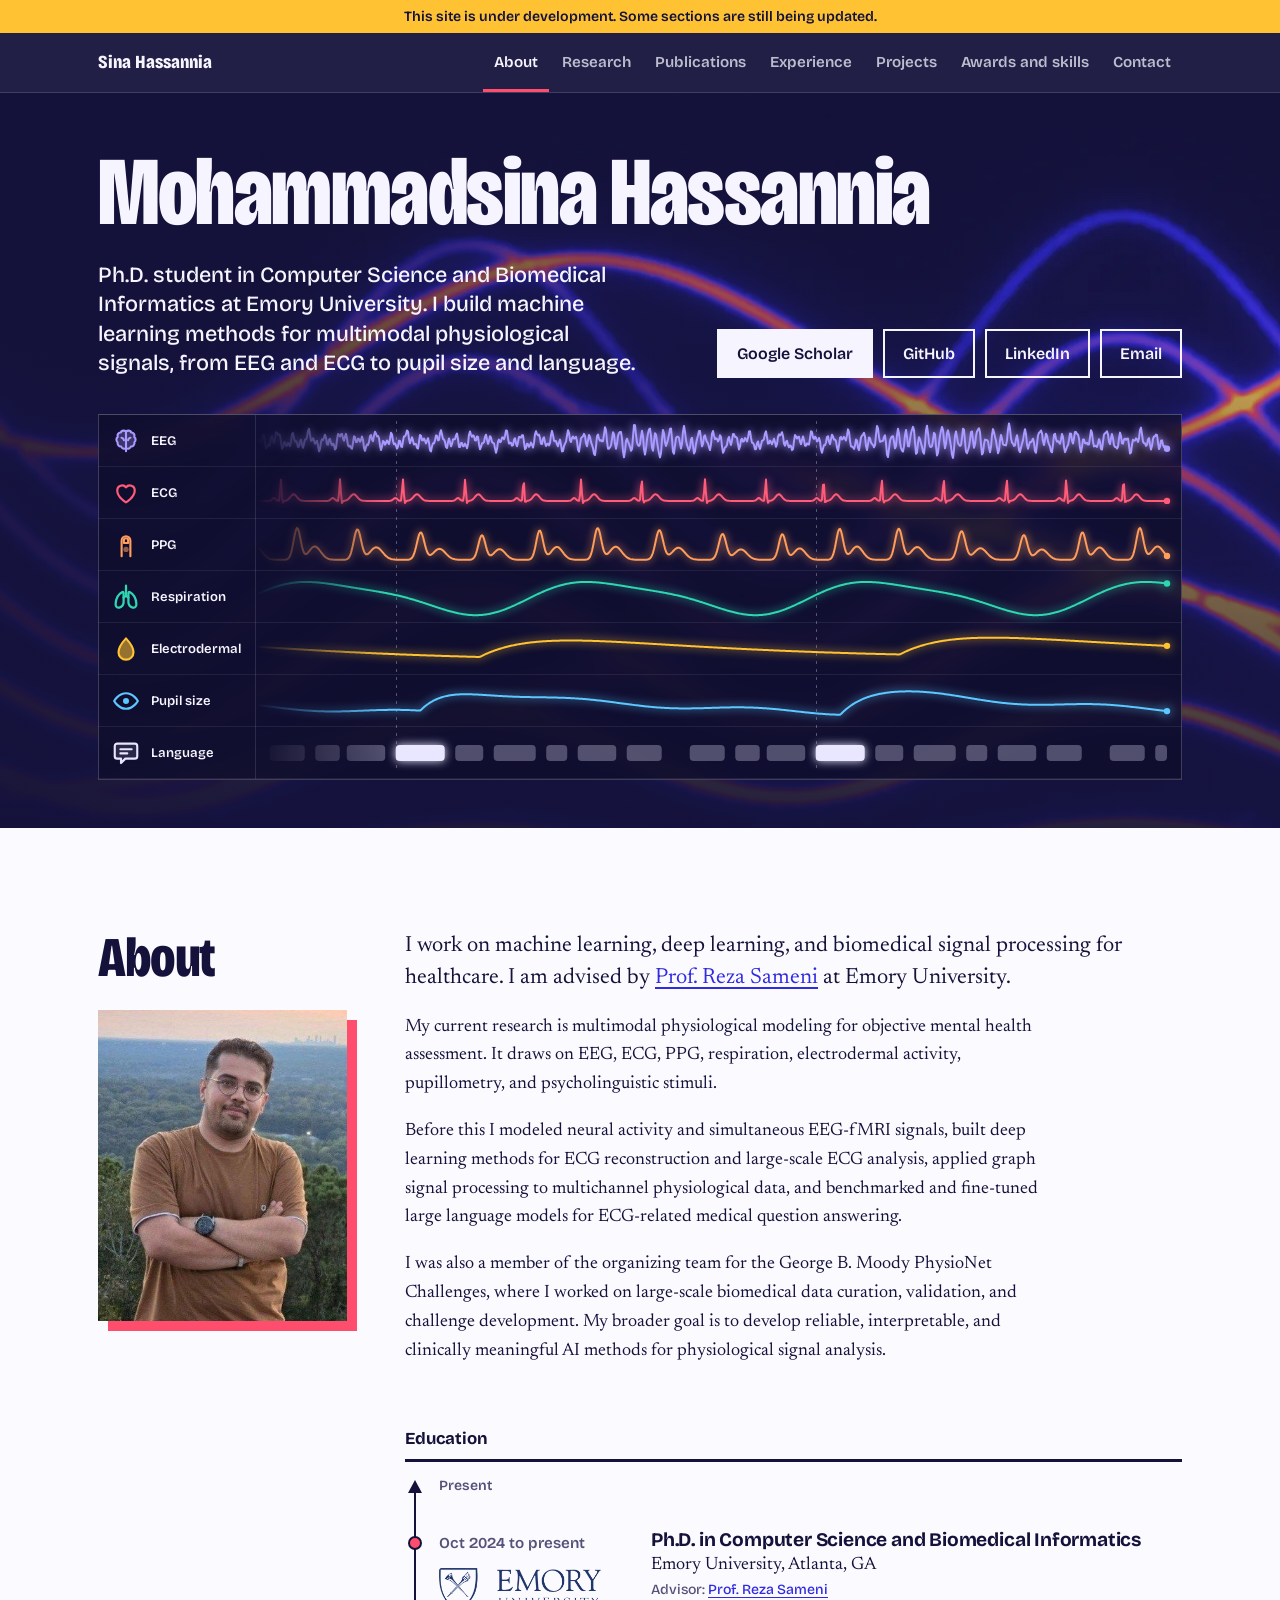
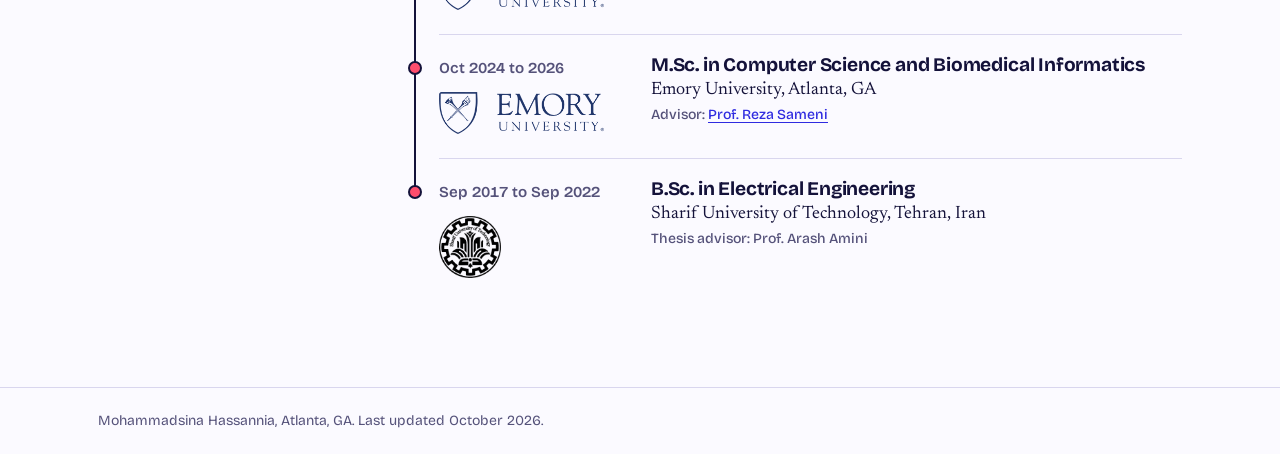
==== commit 41f4e1dc: "Add the ECG-Prism paper to Publications" ====
--- a/index.html
+++ b/index.html
@@ -186,7 +186,7 @@
                   <dt>Data</dt><dd>More than 70,000 training recordings, PTB-XL, and 316,765 ECGs for external validation</dd>
                   <dt>Methods</dt><dd>Linear spatial estimation, MLPs, continuous-time state-space models, graph signal processing, Kalman filtering, null-space projection</dd>
                 </dl>
-                <p class="related">Related: <a href="#pub-lead-network">CinC 2025 paper</a>, <a href="#pub-12-lead">CinC 2026 paper</a>, <a href="#code-kalman">Kalman filter code</a></p>
+                <p class="related">Related: <a href="#pub-ecg-prism">ECG-Prism paper</a>, <a href="#pub-lead-network">CinC 2025 paper</a>, <a href="#pub-12-lead">CinC 2026 paper</a>, <a href="#code-kalman">Kalman filter code</a></p>
               </div>
             </div>
           </article>
@@ -333,6 +333,19 @@
             <figure class="pub-fig">
               <div class="plate"><video class="anim-fig" src="assets/figures/ecgquest-pipeline.mp4" poster="assets/figures/ecgquest-pipeline-poster.webp" width="1920" height="1006" muted loop playsinline controls preload="metadata" aria-label="Animation of the ECGQuest study building up step by step: benchmark construction from source documents to matched true and false question pairs, zero-shot evaluation of closed, open, and medical models on a held-out set and on external exam sets, and LoRA fine-tuning of small models."></video></div>
               <figcaption>Overview of the study. Matched true/false question pairs are generated from ECG textbooks, guides, manuals, and proceedings, then verified and filtered into a benchmark of 21,808 questions. General-purpose and medical language models are tested zero-shot, and small models are fine-tuned with LoRA.</figcaption>
+            </figure>
+          </div>
+        </li>
+        <li class="pub" id="pub-ecg-prism">
+          <p class="year">2026</p>
+          <div>
+            <h3>ECG-Prism: From Decomposition to Representation Learning in ECG Signals</h3>
+            <p class="authors"><strong>M. Hassannia</strong> and R. Sameni</p>
+            <p class="venue">IEEE Journal of Biomedical and Health Informatics (JBHI)</p>
+            <p class="actions"><span class="status">Submitted</span></p>
+            <figure class="pub-fig">
+              <div class="plate"><video class="anim-fig" src="assets/figures/ecg-prism.mp4" poster="assets/figures/ecg-prism-poster.webp" width="1920" height="750" muted loop playsinline controls preload="metadata" aria-label="Animation of ECG-Prism. Eight ECG leads feed one lane per target lead, where linear spatial, nonlinear spatial, and spatiotemporal stages each predict the held-out lead from the other seven. The result is a shared and a lead-specific component for every lead, used for diagnostic classification, missing-lead estimation, biomarker discovery, and inter-lead analysis."></video></div>
+              <figcaption>ECG-Prism splits every lead into a shared and a lead-specific component, using linear spatial, nonlinear spatial, and continuous-time state-space stages that work across sampling rates.</figcaption>
             </figure>
           </div>
         </li>
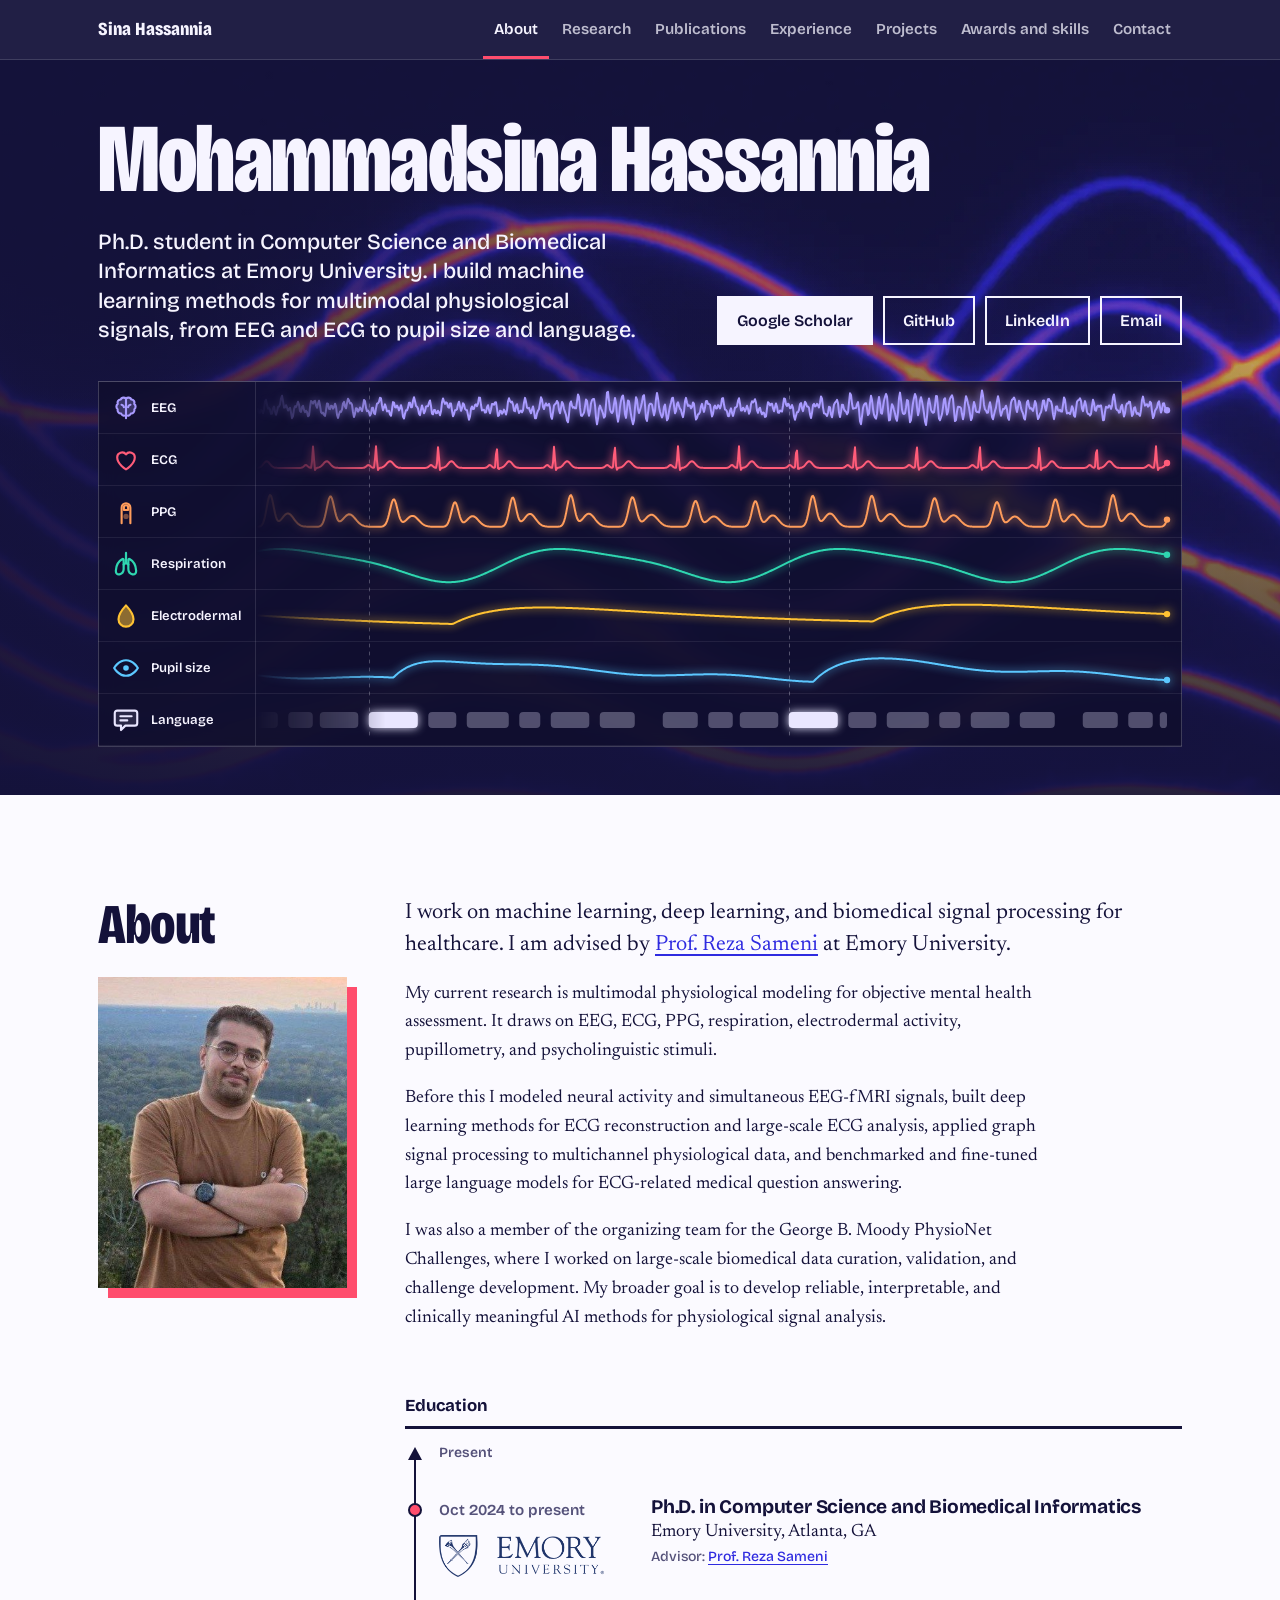
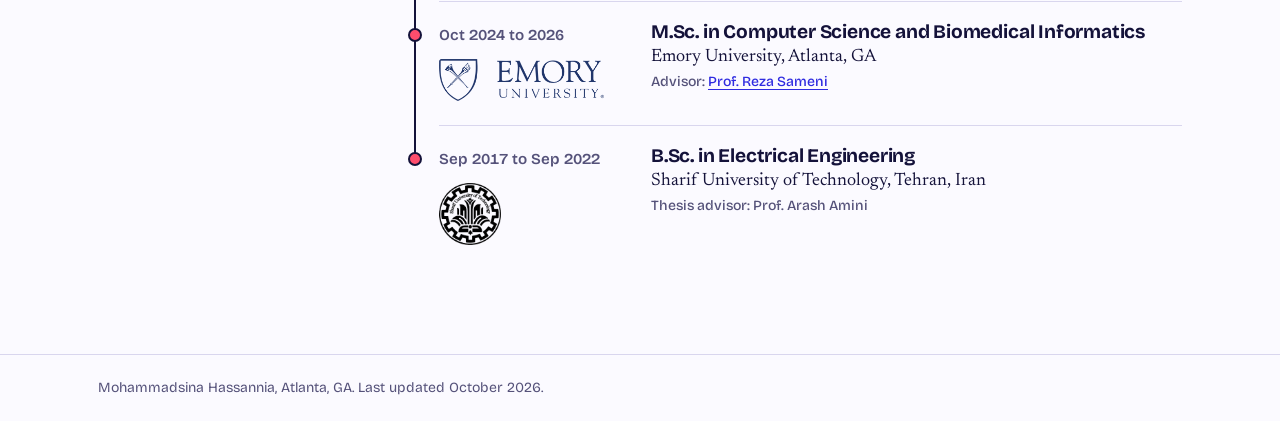
==== commit 7776a27b: "Remove the under-development notice" ====
--- a/index.html
+++ b/index.html
@@ -59,7 +59,6 @@
   <symbol id="g-clean" viewBox="0 0 96 60"><rect class="gb" x="8" y="12" width="80" height="36"/><polyline fill="none" stroke="currentColor" stroke-width="2" stroke-linecap="round" stroke-linejoin="round" points="10,30 11.6,32 13.2,33.8 14.8,35.6 16.3,37.1 17.9,38.3 19.5,39.2 21.1,39.8 22.7,40 24.2,39.8 25.8,39.2 27.4,38.3 29,37.1 30.6,35.6 32.2,33.8 33.8,32 35.3,30 36.9,28 38.5,26.2 40.1,24.4 41.7,22.9 43.2,21.7 44.8,20.8 46.4,20.2 48,20 49.6,20.2 51.2,20.8 52.8,21.7 54.3,22.9 55.9,24.4 57.5,26.2 59.1,28 60.7,30 62.2,32 63.8,33.8 65.4,35.6 67,37.1 68.6,38.3 70.2,39.2 71.8,39.8 73.3,40 74.9,39.8 76.5,39.2 78.1,38.3 79.7,37.1 81.2,35.6 82.8,33.8 84.4,32 86,30"/></symbol>
 </svg>
 
-<p class="dev-note" role="note">This site is under development. Some sections are still being updated.</p>
 <nav class="tabbar" aria-label="Site sections">
   <div class="wrap tabbar-inner">
     <a class="tabbar-name" href="#about">Sina Hassannia</a>
--- a/assets/style.css
+++ b/assets/style.css
@@ -176,20 +176,6 @@
   display: none !important;
 }
 
-/* Notice shown above the tab bar while the site is being built */
-
-.dev-note {
-  margin: 0;
-  padding: 7px var(--gutter);
-  background: var(--amber);
-  color: #14123a;
-  font-family: var(--display);
-  font-size: 0.88rem;
-  font-weight: 600;
-  line-height: 1.35;
-  text-align: center;
-}
-
 /* ---------- Tab bar: one panel of the site is shown at a time ---------- */
 
 .tabbar {
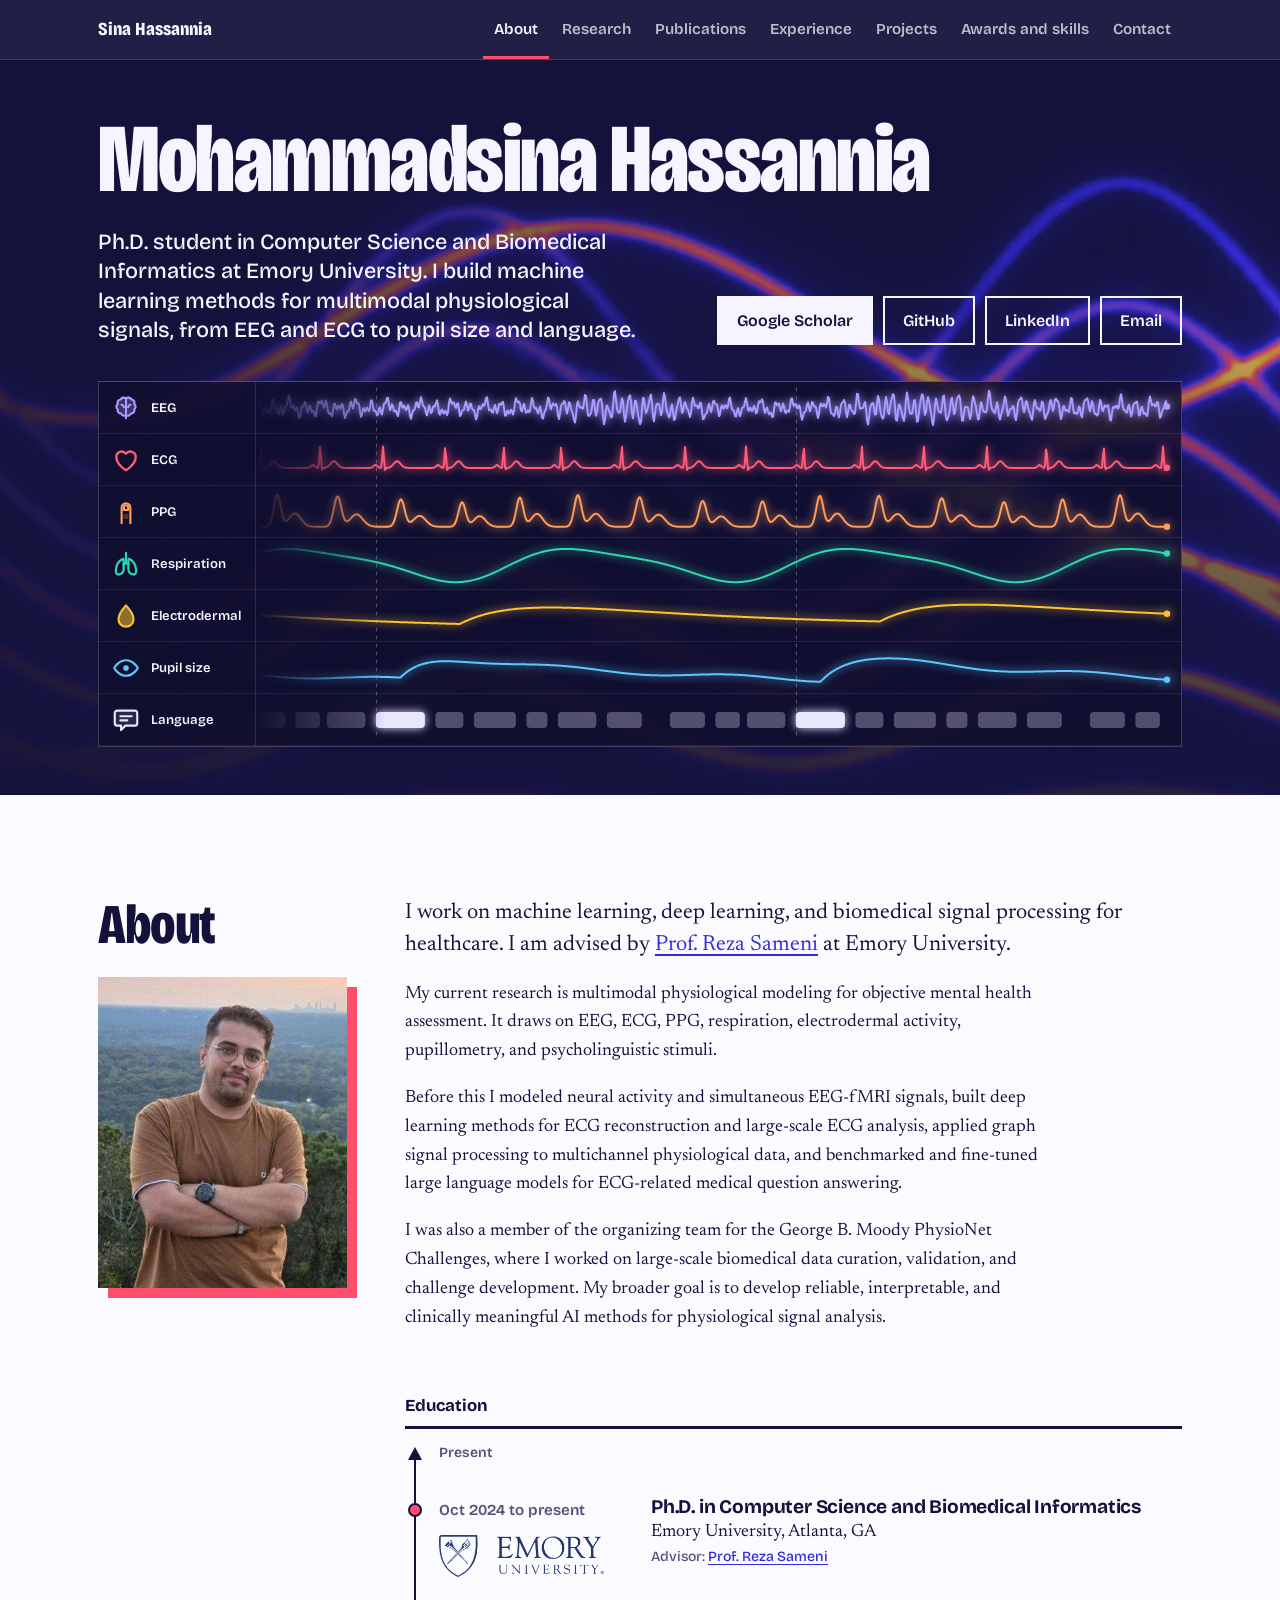
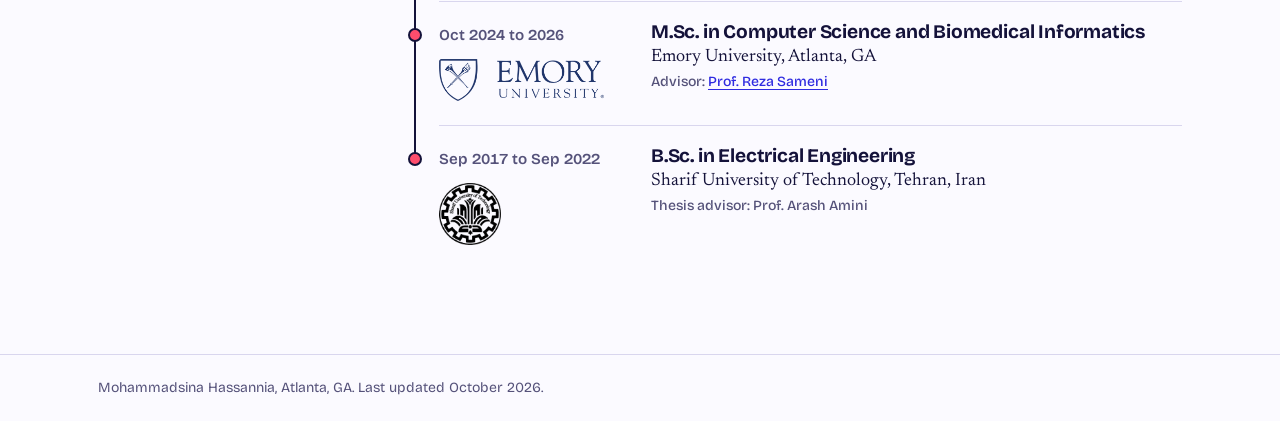
==== commit 10ec32c7: "Link Prof. Reyna and Prof. Clifford to their Google Scholar profiles" ====
--- a/index.html
+++ b/index.html
@@ -192,7 +192,7 @@
 
           <article class="area area-amber" id="work-llm-ecg">
             <h3><span class="swatch amber" aria-hidden="true"></span>Large language models for medicine</h3>
-            <p class="area-meta">Graduate Research Assistant, Emory University, with <a href="https://scholar.google.com/citations?hl=en&amp;user=MkoXtWwAAAAJ&amp;view_op=list_works&amp;sortby=pubdate">Prof. Reza Sameni</a> and Prof. Matthew A. Reyna.</p>
+            <p class="area-meta">Graduate Research Assistant, Emory University, with <a href="https://scholar.google.com/citations?hl=en&amp;user=MkoXtWwAAAAJ&amp;view_op=list_works&amp;sortby=pubdate">Prof. Reza Sameni</a> and <a href="https://scholar.google.com/citations?user=sinbqtcAAAAJ">Prof. Matthew A. Reyna</a>.</p>
             <div class="area-body">
               <div class="area-text">
                 <p>ECGQuest is a literature-grounded benchmark of ECG knowledge, used to test how well general-purpose and medical language models understand electrocardiography and how much fine-tuning helps.</p>
@@ -326,7 +326,7 @@
           <p class="year">2026</p>
           <div>
             <h3>ECGQuest: Benchmarking and Fine-Tuning Language Models for Electrocardiography</h3>
-            <p class="authors"><strong>M. Hassannia</strong>, M. A. Reyna, and R. Sameni</p>
+            <p class="authors"><strong>M. Hassannia</strong>, <a href="https://scholar.google.com/citations?user=sinbqtcAAAAJ">M. A. Reyna</a>, and R. Sameni</p>
             <p class="venue">International Conference on Learning Representations (ICLR 2027)</p>
             <p class="actions"><span class="status">Submitted</span> <a href="https://arxiv.org/pdf/2608.30893">Preprint on arXiv</a></p>
             <figure class="pub-fig">
@@ -352,7 +352,7 @@
           <p class="year">2026</p>
           <div>
             <h3>Reconstruction of Complete 12-Lead ECGs from Incomplete Digitized ECG Printouts</h3>
-            <p class="authors"><strong>M. Hassannia</strong>, M. A. Reyna, G. D. Clifford, and R. Sameni</p>
+            <p class="authors"><strong>M. Hassannia</strong>, <a href="https://scholar.google.com/citations?user=sinbqtcAAAAJ">M. A. Reyna</a>, <a href="https://scholar.google.com/citations?user=VwYoZ6gAAAAJ&amp;hl=en">G. D. Clifford</a>, and R. Sameni</p>
             <p class="venue">Computing in Cardiology (CinC)</p>
             <p class="actions"><a href="https://cinc.org/2026/Program/accepted/254_Preprint.pdf">Preprint (PDF)</a></p>
             <figure class="pub-fig">
@@ -378,7 +378,7 @@
           <p class="year">2025</p>
           <div>
             <h3>Estimating Blood Pressure from the Electrocardiogram: Findings of a Large-Scale Negative Results Study</h3>
-            <p class="authors">S. S. Mousavi, S. Karimi, <strong>M. Hassannia</strong>, Z. Koscova, A. B. Rad, D. Albert, G. D. Clifford, and R. Sameni</p>
+            <p class="authors">S. S. Mousavi, S. Karimi, <strong>M. Hassannia</strong>, Z. Koscova, A. B. Rad, D. Albert, <a href="https://scholar.google.com/citations?user=VwYoZ6gAAAAJ&amp;hl=en">G. D. Clifford</a>, and R. Sameni</p>
             <p class="venue">Physiological Measurement</p>
             <p class="actions"><a href="https://iopscience.iop.org/article/10.1088/1361-6579/ae1926/pdf">Paper (PDF)</a></p>
           </div>
@@ -387,7 +387,7 @@
           <p class="year">2025</p>
           <div>
             <h3>Detection of Chagas Disease from the ECG: The George B. Moody PhysioNet Challenge 2025</h3>
-            <p class="authors">M. A. Reyna, J. T. Weigle, Z. Koscova, J. Pavlus, S. Saghafi, P. R. Gomes, A. Elola, <strong>M. Hassannia</strong>, K. S. Campbell, A. B. Rad, A. L. Ribeiro, R. Sameni, and G. D. Clifford</p>
+            <p class="authors"><a href="https://scholar.google.com/citations?user=sinbqtcAAAAJ">M. A. Reyna</a>, J. T. Weigle, Z. Koscova, J. Pavlus, S. Saghafi, P. R. Gomes, A. Elola, <strong>M. Hassannia</strong>, K. S. Campbell, A. B. Rad, A. L. Ribeiro, R. Sameni, and <a href="https://scholar.google.com/citations?user=VwYoZ6gAAAAJ&amp;hl=en">G. D. Clifford</a></p>
             <p class="venue">Computing in Cardiology (CinC)</p>
             <p class="actions"><a href="https://cinc.org/archives/2025/pdf/CinC2025-068.pdf">Paper (PDF)</a></p>
           </div>
@@ -396,7 +396,7 @@
           <p class="year">2025</p>
           <div>
             <h3>ECG-Image-Database: A Dataset of ECG Images with Real-World Imaging and Scanning Artifacts; A Foundation for Computerized ECG Image Digitization and Analysis</h3>
-            <p class="authors">M. A. Reyna, J. Weigle, Z. Koscova, K. Campbell, K. K. Shivashankara, S. Saghafi, S. Nikookar, M. Motie-Shirazi, Y. Kiarashi, S. Seyedi, <strong>M. Hassannia</strong>, A. M. Bjørnstad, E. Stenhede, A. Ranjbar, G. D. Clifford, and R. Sameni</p>
+            <p class="authors"><a href="https://scholar.google.com/citations?user=sinbqtcAAAAJ">M. A. Reyna</a>, J. Weigle, Z. Koscova, K. Campbell, K. K. Shivashankara, S. Saghafi, S. Nikookar, M. Motie-Shirazi, Y. Kiarashi, S. Seyedi, <strong>M. Hassannia</strong>, A. M. Bjørnstad, E. Stenhede, A. Ranjbar, <a href="https://scholar.google.com/citations?user=VwYoZ6gAAAAJ&amp;hl=en">G. D. Clifford</a>, and R. Sameni</p>
             <p class="venue">Physiological Measurement</p>
             <p class="actions"><a href="https://iopscience.iop.org/article/10.1088/1361-6579/ae85b2/pdf">Paper (PDF)</a></p>
             <figure class="pub-fig">
@@ -422,7 +422,7 @@
             <p class="when">Oct 2024 to Aug 2026</p>
             <div>
               <h3>Core PhysioNet / George B. Moody Challenge team</h3>
-              <p class="meta">Emory University. PhysioNet Challenges 2024, 2025, and 2026, and the Kaggle ECG Image Digitization competition. Supervised by <a href="https://scholar.google.com/citations?hl=en&amp;user=MkoXtWwAAAAJ&amp;view_op=list_works&amp;sortby=pubdate">Prof. Reza Sameni</a>, Prof. Matthew A. Reyna, and Prof. Gari D. Clifford.</p>
+              <p class="meta">Emory University. PhysioNet Challenges 2024, 2025, and 2026, and the Kaggle ECG Image Digitization competition. Supervised by <a href="https://scholar.google.com/citations?hl=en&amp;user=MkoXtWwAAAAJ&amp;view_op=list_works&amp;sortby=pubdate">Prof. Reza Sameni</a>, <a href="https://scholar.google.com/citations?user=sinbqtcAAAAJ">Prof. Matthew A. Reyna</a>, and <a href="https://scholar.google.com/citations?user=VwYoZ6gAAAAJ&amp;hl=en">Prof. Gari D. Clifford</a>.</p>
               <p class="meta">Website: <a href="https://moody-challenge.physionet.org/">moody-challenge.physionet.org</a></p>
               <ul class="bullets">
                 <li>Worked in a multidisciplinary team on PhysioNet/CinC challenges built around clinically motivated ECG analysis tasks.</li>
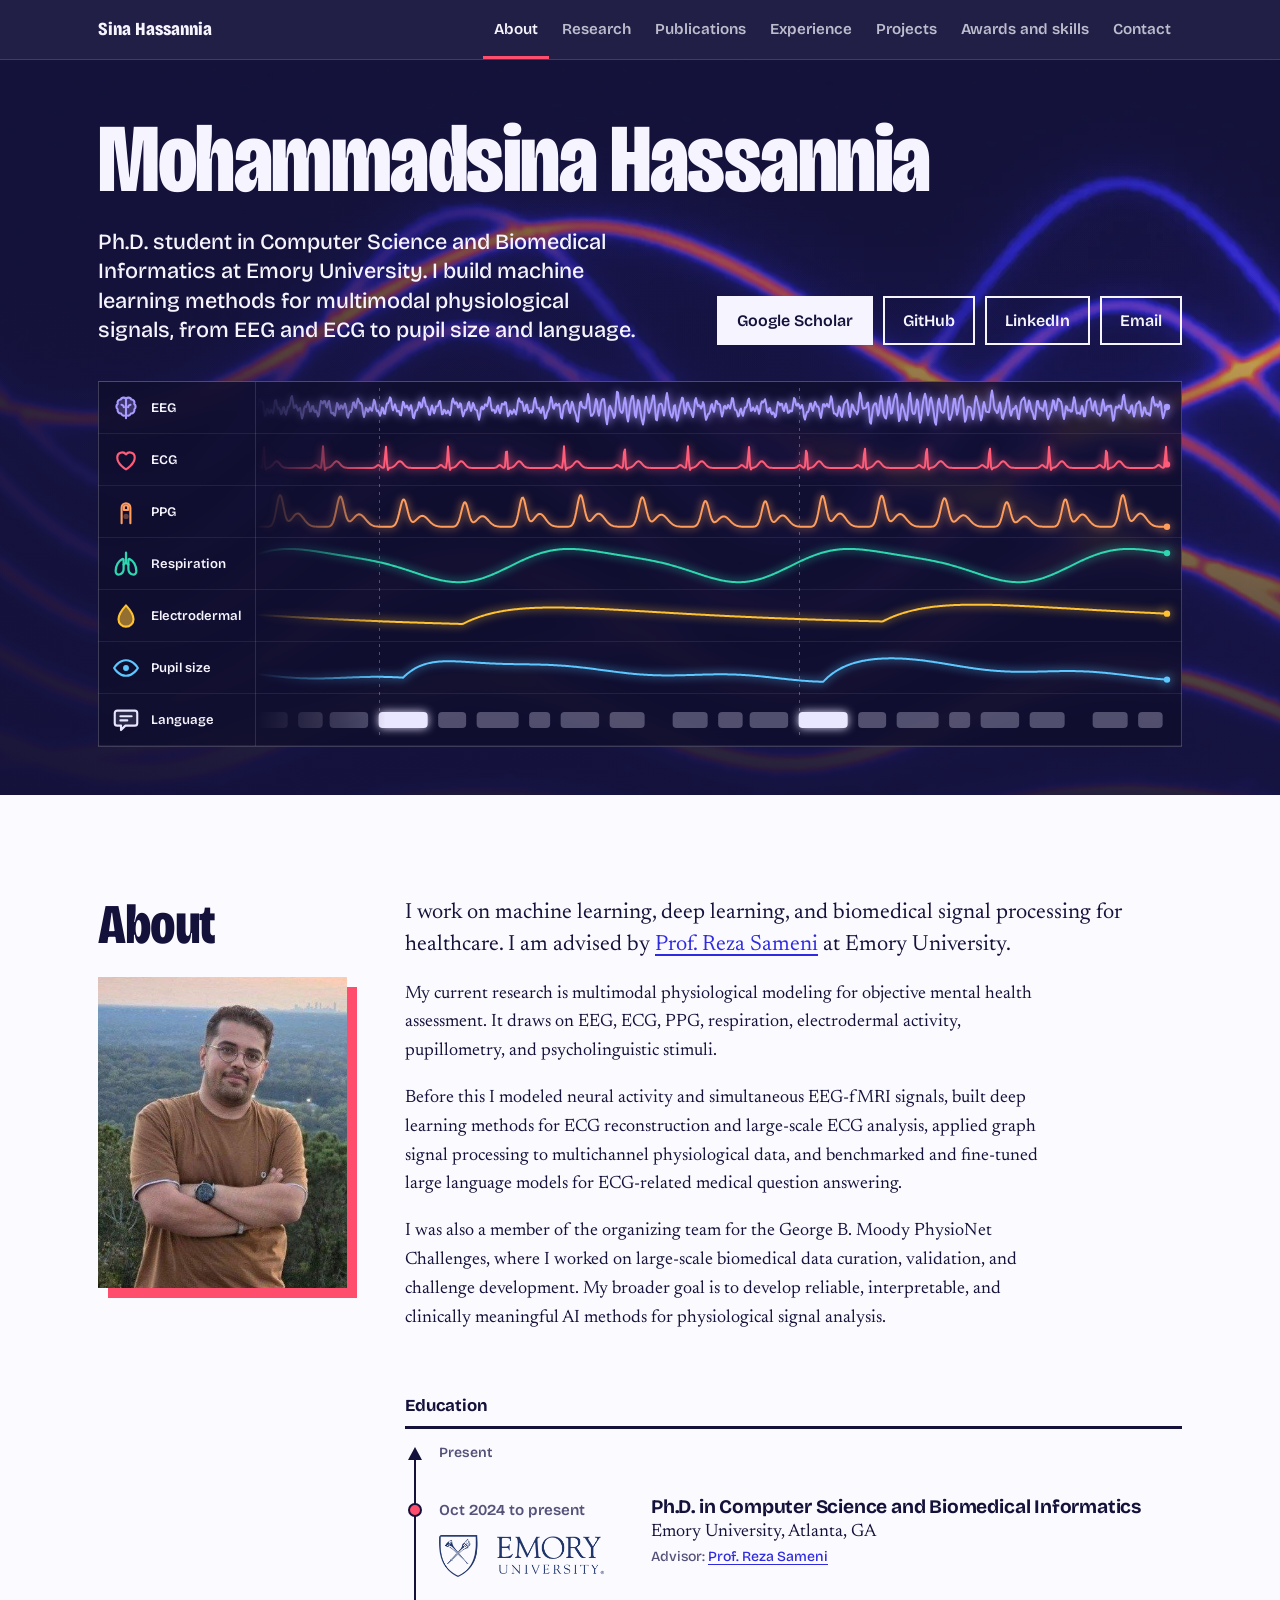
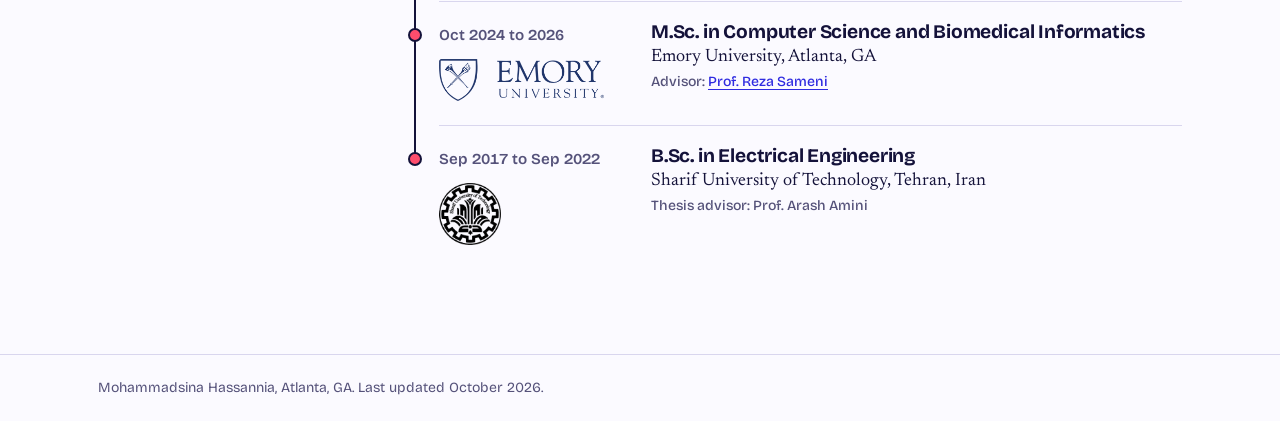
==== commit abd4c23d: "Update the PhysioNet Challenge entry to match the CV" ====
--- a/index.html
+++ b/index.html
@@ -264,7 +264,7 @@
 
           <article class="area area-teal">
             <h3><span class="swatch teal" aria-hidden="true"></span>Reliable AI for healthcare</h3>
-            <p class="area-meta">Core team member, George B. Moody PhysioNet Challenge, Emory University, Oct 2024 to present.</p>
+            <p class="area-meta">Core team member, George B. Moody PhysioNet Challenge, Emory University, Oct 2024 to Sep 2026.</p>
             <div class="area-body">
               <div class="area-text">
                 <p>Does a result hold outside the conditions a model was trained in? This work includes a large-scale negative-results study on estimating blood pressure from the ECG, and noise-injection tests of the lead-decomposition network.</p>
@@ -275,8 +275,8 @@
               </figure>
               <div class="area-details">
                 <ul class="bullets">
-                  <li>Contributed to organizing the PhysioNet/CinC Challenges 2024 and 2025 and the Kaggle ECG Image Digitization competition.</li>
-                  <li>Curated, validated, and documented large-scale clinical ECG datasets and supported benchmark development and evaluation infrastructure.</li>
+                  <li>Contributed to organizing the PhysioNet/CinC Challenge 2025 and the Kaggle ECG Image Digitization competition.</li>
+                  <li>Processed, organized, and validated large-scale clinical ECG datasets and supported benchmark development.</li>
                   <li>Co-authored the Chagas disease detection challenge paper (CinC 2025) and ECG-Image-Database, paired ECG images and time series with real-world scanning, photography, and physical-damage artifacts (Physiological Measurement, 2026).</li>
                 </ul>
                 <dl class="facts">
@@ -419,16 +419,13 @@
       <div class="stack">
         <div class="rows">
           <div class="row edu">
-            <p class="when">Oct 2024 to Aug 2026</p>
+            <p class="when">Oct 2024 to Sep 2026</p>
             <div>
-              <h3>Core PhysioNet / George B. Moody Challenge team</h3>
-              <p class="meta">Emory University. PhysioNet Challenges 2024, 2025, and 2026, and the Kaggle ECG Image Digitization competition. Supervised by <a href="https://scholar.google.com/citations?hl=en&amp;user=MkoXtWwAAAAJ&amp;view_op=list_works&amp;sortby=pubdate">Prof. Reza Sameni</a>, <a href="https://scholar.google.com/citations?user=sinbqtcAAAAJ">Prof. Matthew A. Reyna</a>, and <a href="https://scholar.google.com/citations?user=VwYoZ6gAAAAJ&amp;hl=en">Prof. Gari D. Clifford</a>.</p>
+              <h3>Core team member, George B. Moody PhysioNet Challenge</h3>
+              <p class="meta">Emory University. Supervisors: <a href="https://scholar.google.com/citations?hl=en&amp;user=MkoXtWwAAAAJ&amp;view_op=list_works&amp;sortby=pubdate">Prof. Reza Sameni</a>, <a href="https://scholar.google.com/citations?user=sinbqtcAAAAJ">Prof. Matthew A. Reyna</a>, and <a href="https://scholar.google.com/citations?user=VwYoZ6gAAAAJ&amp;hl=en">Prof. Gari D. Clifford</a>.</p>
               <p class="meta">Website: <a href="https://moody-challenge.physionet.org/">moody-challenge.physionet.org</a></p>
               <ul class="bullets">
-                <li>Worked in a multidisciplinary team on PhysioNet/CinC challenges built around clinically motivated ECG analysis tasks.</li>
-                <li>Co-authored the CinC 2025 Chagas disease detection challenge paper and contributed to the ECG-Image-Database study that supports ECG image digitization.</li>
-                <li>Helped with data curation, validation, and documentation for public ECG datasets and competition infrastructure.</li>
-                <li>Developed and evaluated machine learning pipelines for large-scale ECG datasets, combining signal processing with interpretable AI.</li>
+                <li><b>Large-scale ECG benchmarks, dataset development, and research:</b> contributed to organizing the PhysioNet/CinC Challenge 2025 and the Kaggle ECG Image Digitization competition; processed, organized, and validated large-scale clinical ECG datasets; supported benchmark development; and co-authored publications on the PhysioNet/CinC Challenge 2025 (CinC 2025) and the ECG-Image-Database (Physiological Measurement, 2026).</li>
               </ul>
             </div>
             <p class="edu-logo"><a href="https://moody-challenge.physionet.org/"><img class="logo-banner" src="assets/logos/physionet-challenge.png" width="560" height="223" loading="lazy" alt="PhysioNet and Computing in Cardiology logo, from the George B. Moody PhysioNet Challenge website"></a></p>
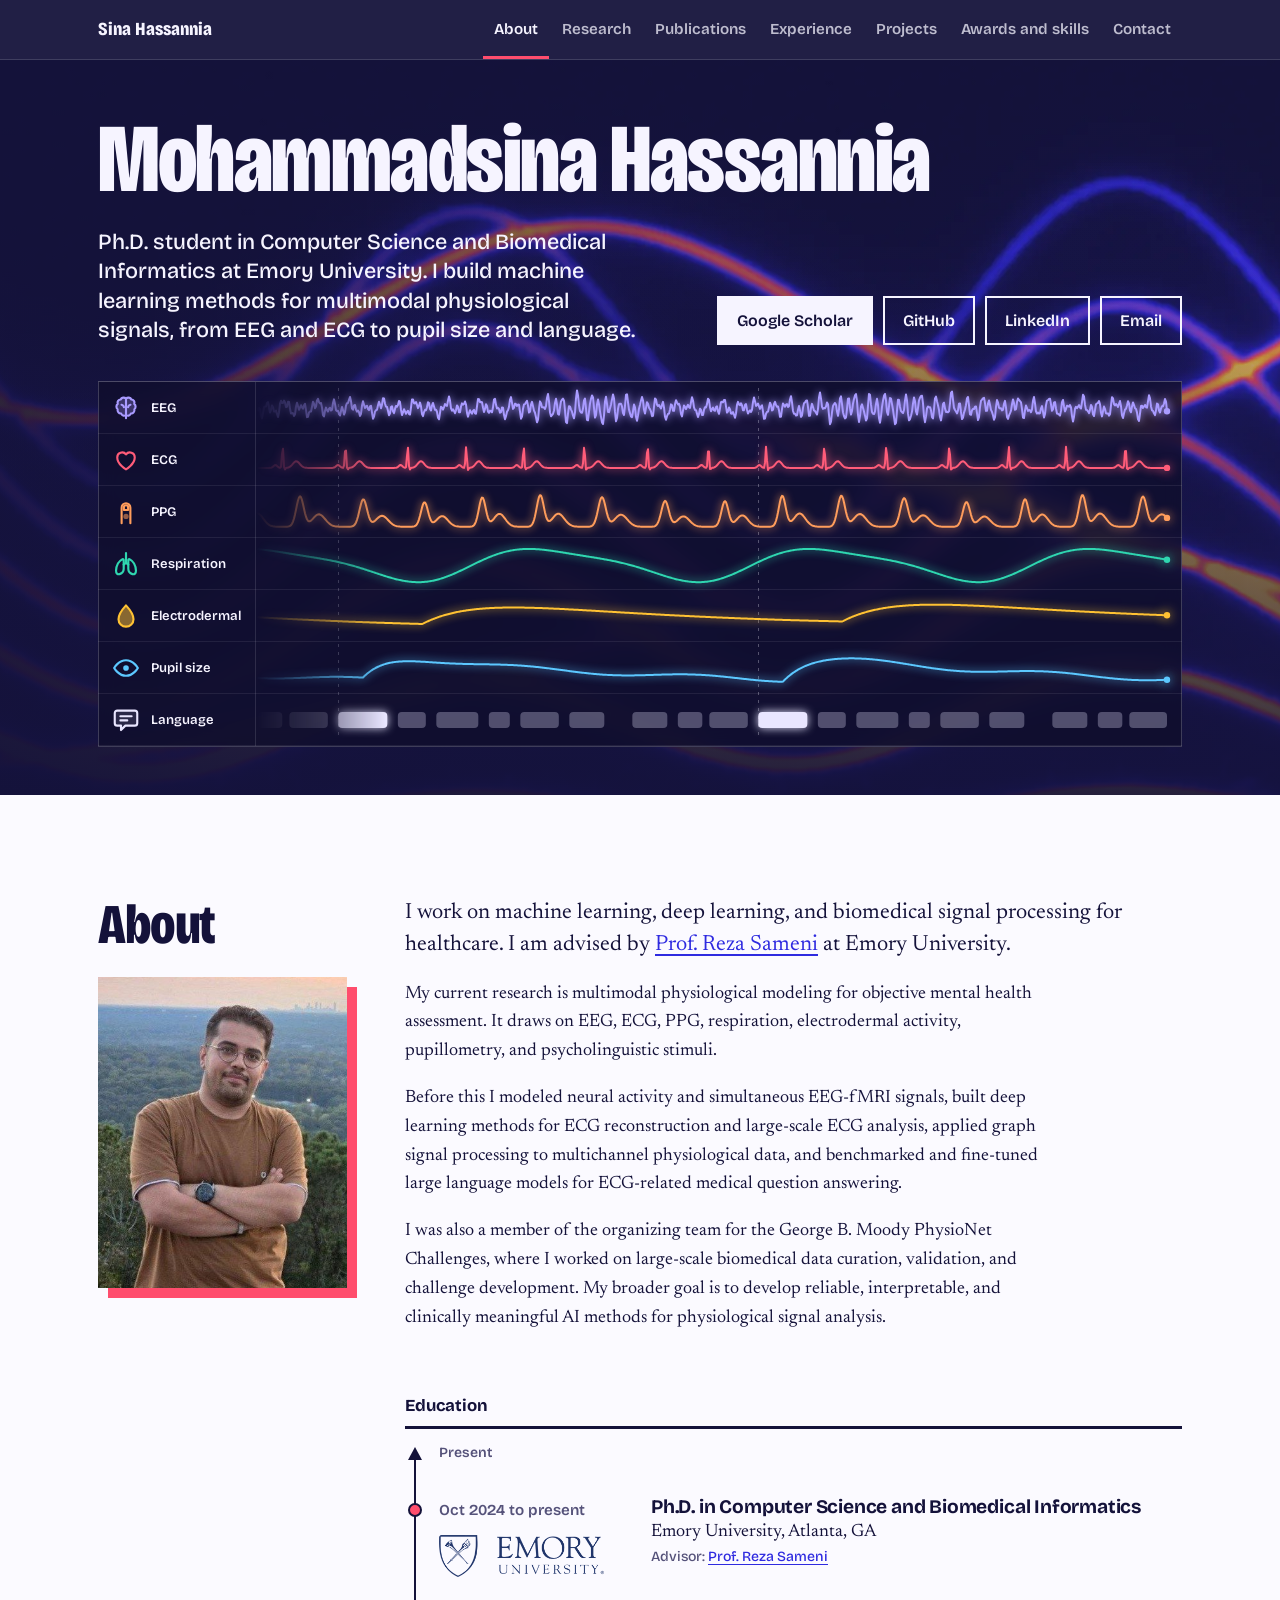
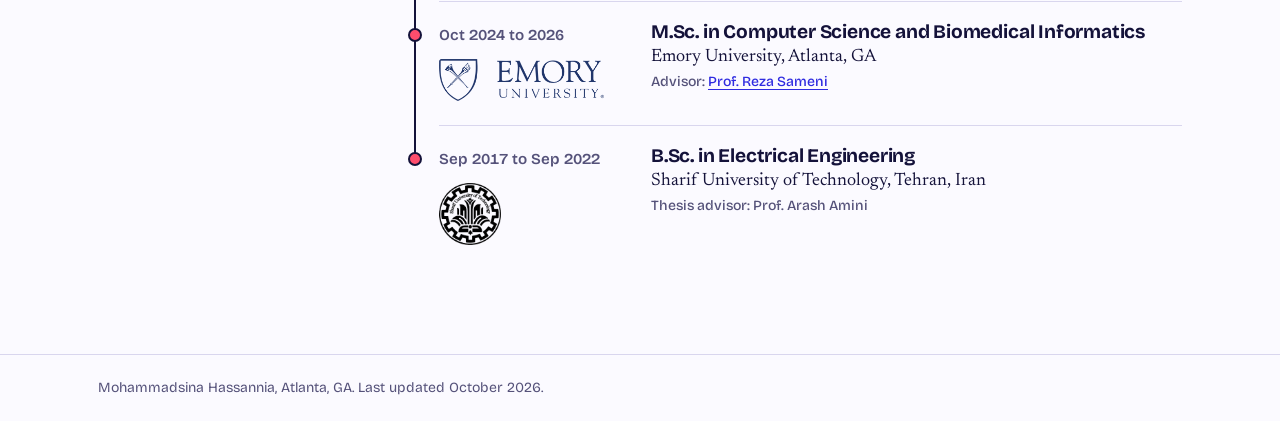
==== commit 18691bcd: "Add a visitor map to the Contact tab" ====
--- a/index.html
+++ b/index.html
@@ -836,6 +836,13 @@
         <li><a href="https://github.com/sinahsnn/">GitHub</a></li>
         <li><a href="https://www.linkedin.com/in/mohammad-sina-hasannia-a35944194/">LinkedIn</a></li>
       </ul>
+      <figure class="visitors">
+        <figcaption>Visitors to this site</figcaption>
+        <div class="visitors-map">
+          <script type="text/javascript" id="mapmyvisitors" src="https://mapmyvisitors.com/map.js?d=OCcwUdbpAZ7A8EVoSlz1NxI6mqH7cUk1mCWE_4uuXJo&amp;cl=ffffff&amp;w=a"></script>
+        </div>
+        <p class="visitors-note">Approximate visitor locations are counted by MapMyVisitors.</p>
+      </figure>
     </div>
   </div>
 </section>
--- a/assets/style.css
+++ b/assets/style.css
@@ -1790,3 +1790,35 @@
 .area-details .bullets b {
   font-weight: 600;
 }
+
+/* Visitor map in Contact */
+.visitors {
+  margin-top: 36px;
+  max-width: 560px;
+}
+
+.visitors figcaption {
+  margin-bottom: 10px;
+  font-family: var(--display);
+  font-size: 1rem;
+  font-weight: 700;
+}
+
+.visitors-map {
+  min-height: 120px;
+  overflow: hidden;
+}
+
+.visitors-map img,
+.visitors-map canvas,
+.visitors-map iframe {
+  max-width: 100% !important;
+  height: auto;
+}
+
+.visitors-note {
+  margin-top: 8px;
+  font-family: var(--display);
+  font-size: var(--step--1);
+  opacity: 0.75;
+}
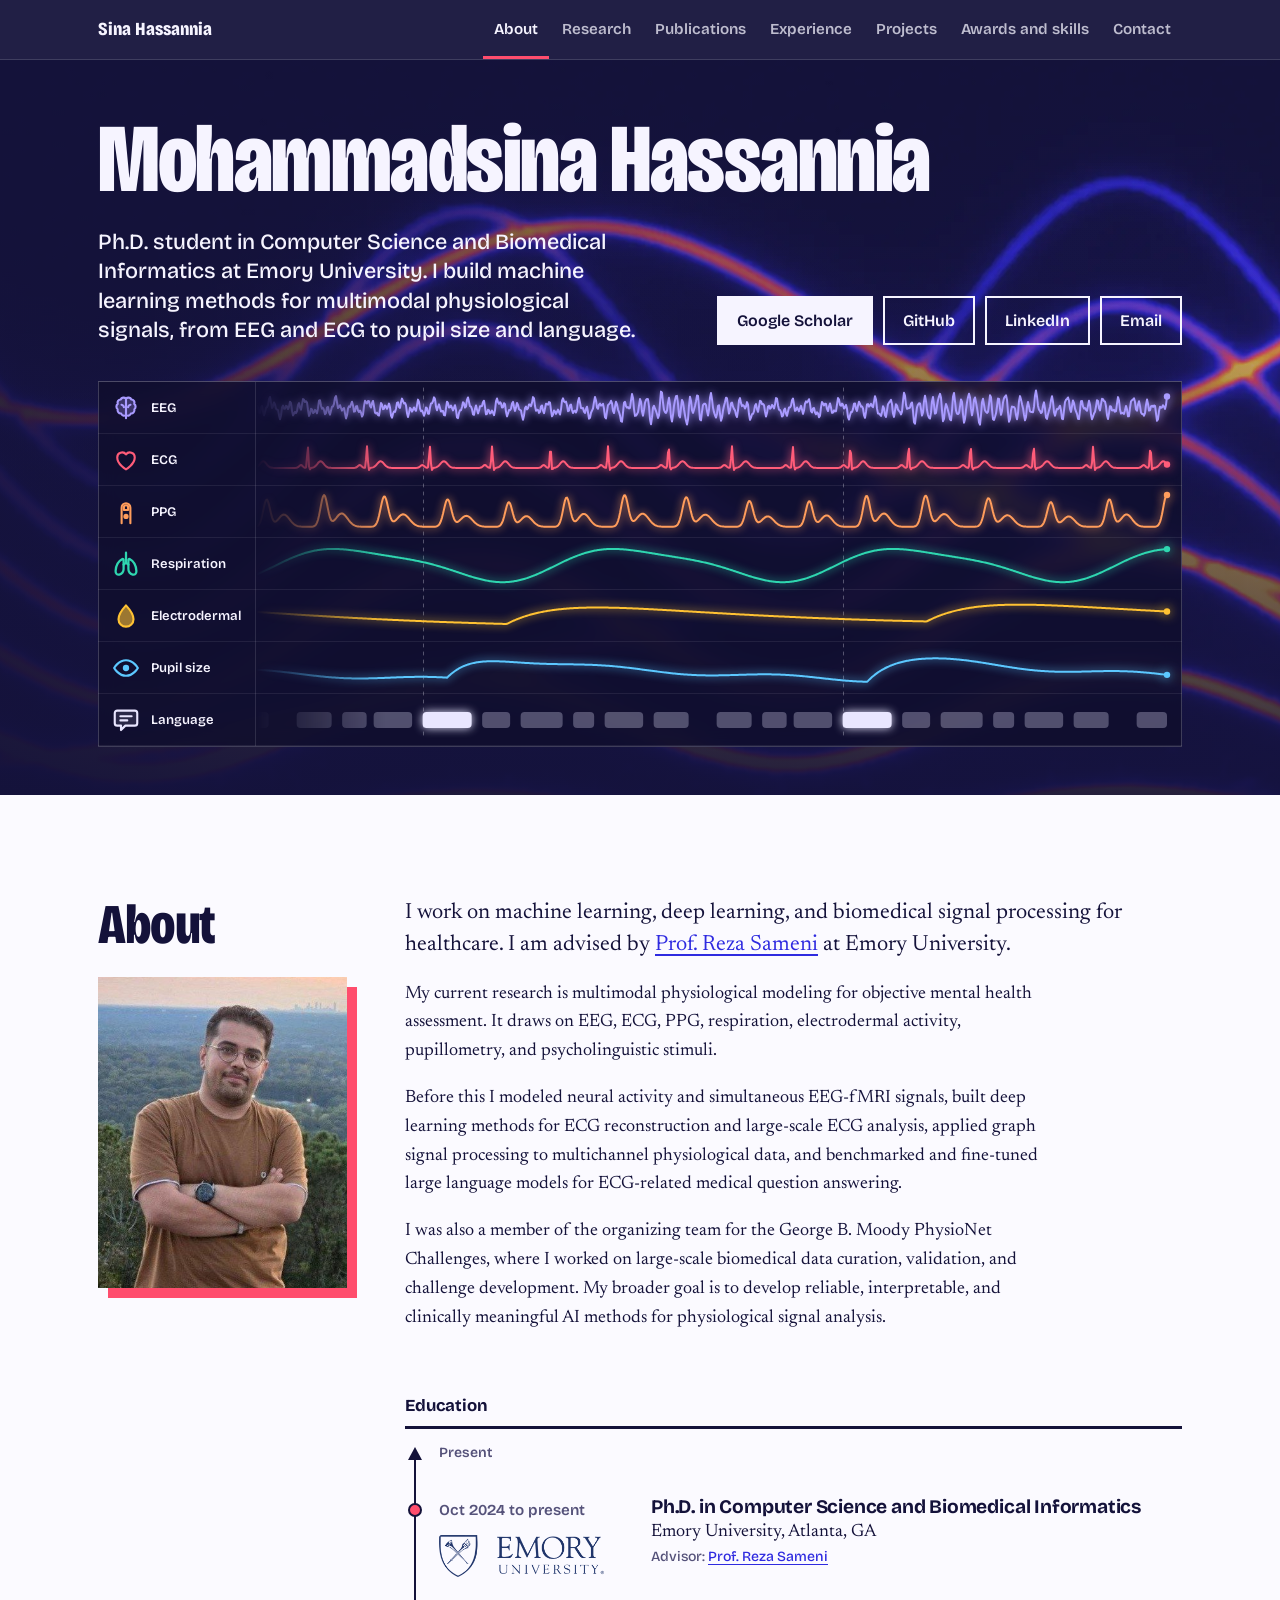
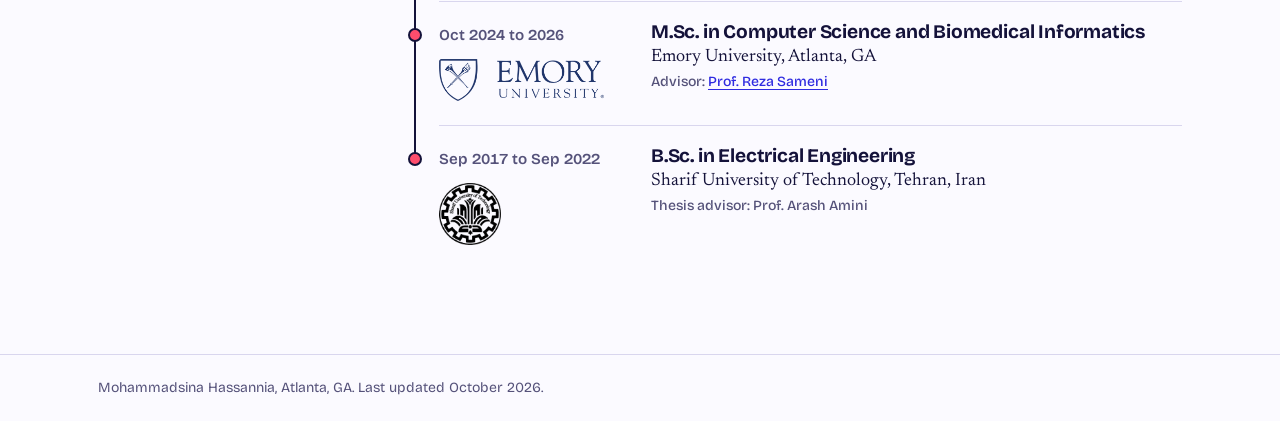
==== commit db9f7ae3: "Load the visitor map when the Contact tab opens" ====
--- a/index.html
+++ b/index.html
@@ -838,8 +838,7 @@
       </ul>
       <figure class="visitors">
         <figcaption>Visitors to this site</figcaption>
-        <div class="visitors-map">
-          <script type="text/javascript" id="mapmyvisitors" src="https://mapmyvisitors.com/map.js?d=OCcwUdbpAZ7A8EVoSlz1NxI6mqH7cUk1mCWE_4uuXJo&amp;cl=ffffff&amp;w=a"></script>
+        <div class="visitors-map" data-src="https://mapmyvisitors.com/map.js?d=OCcwUdbpAZ7A8EVoSlz1NxI6mqH7cUk1mCWE_4uuXJo&amp;cl=ffffff&amp;w=a">
         </div>
         <p class="visitors-note">Approximate visitor locations are counted by MapMyVisitors.</p>
       </figure>
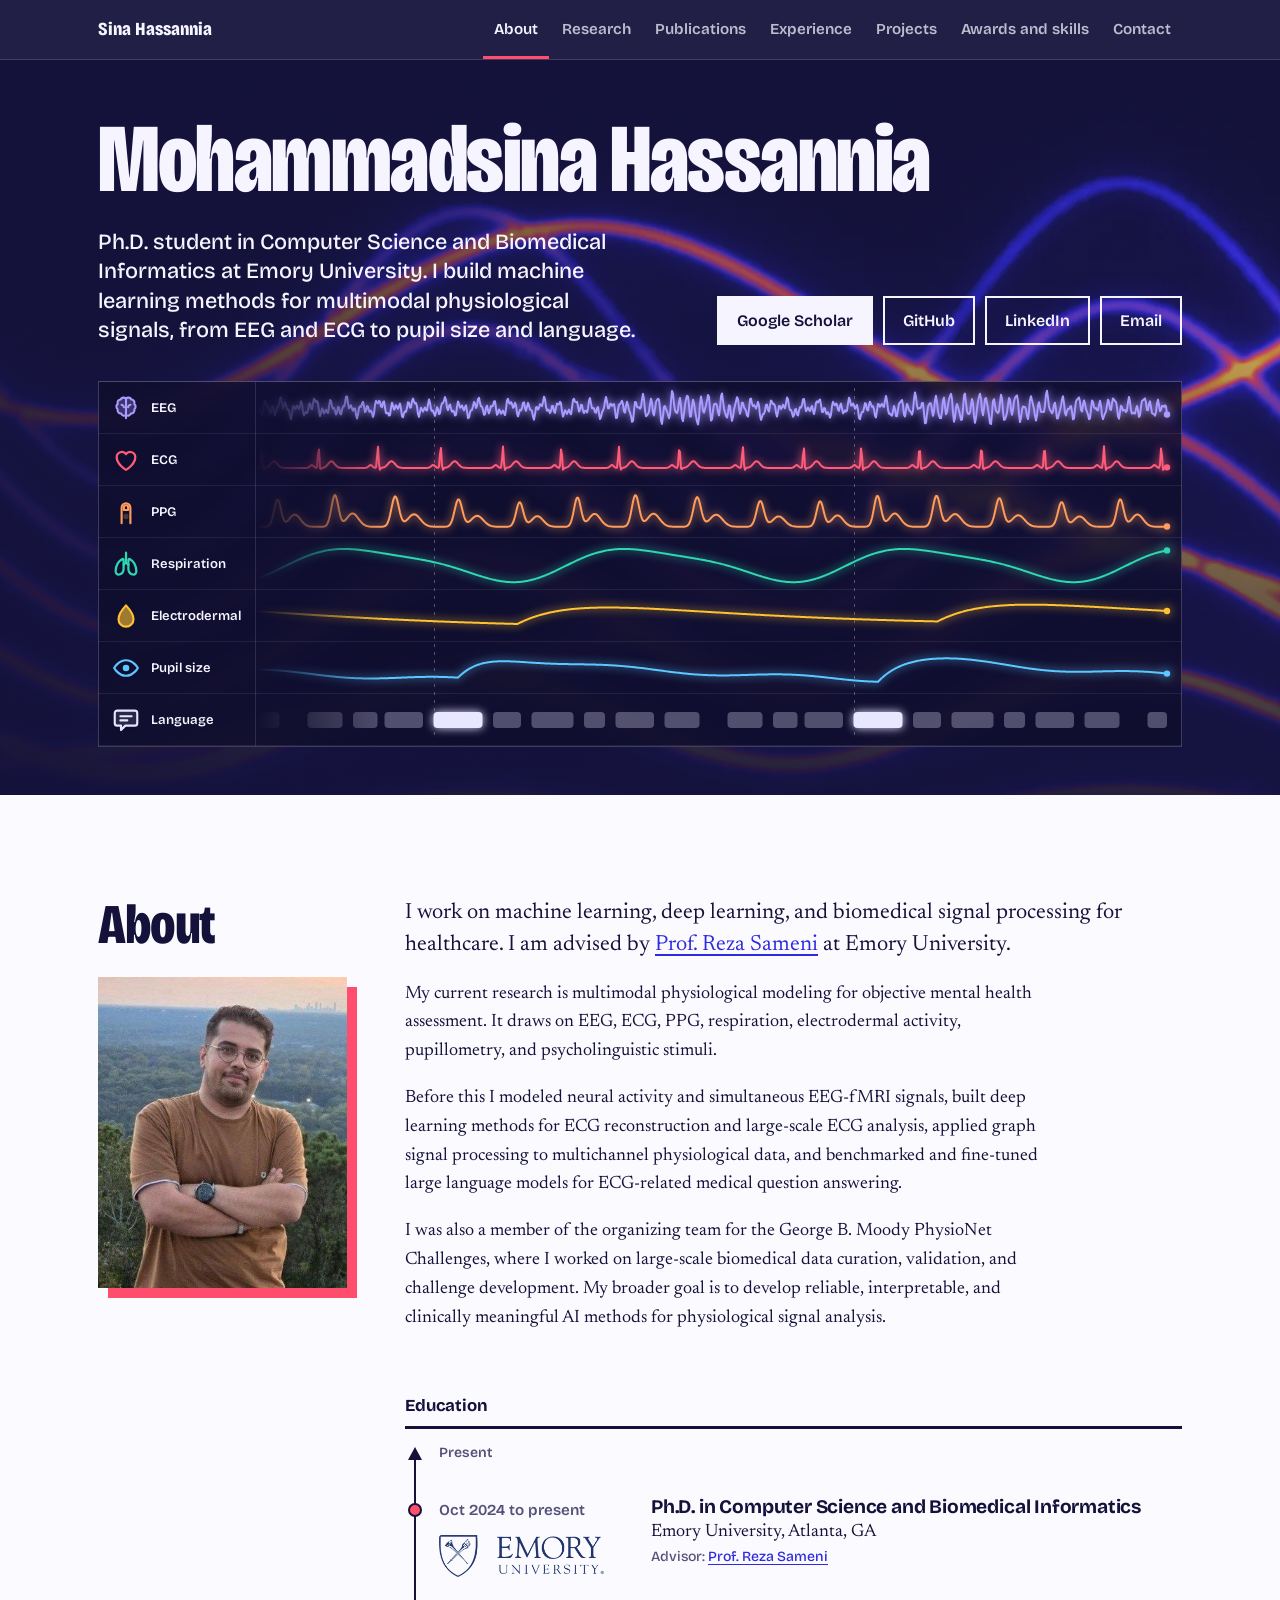
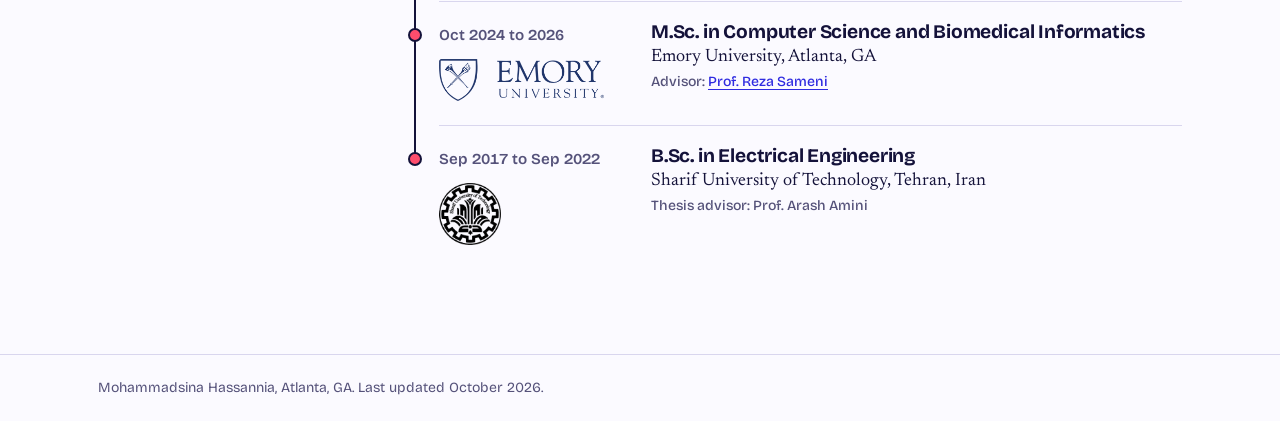
==== commit 461f1eb8: "Revert "Load the visitor map when the Contact tab opens" This reverts commit db9f7ae3ce58eba2385ce49" ====
--- a/index.html
+++ b/index.html
@@ -838,7 +838,8 @@
       </ul>
       <figure class="visitors">
         <figcaption>Visitors to this site</figcaption>
-        <div class="visitors-map" data-src="https://mapmyvisitors.com/map.js?d=OCcwUdbpAZ7A8EVoSlz1NxI6mqH7cUk1mCWE_4uuXJo&amp;cl=ffffff&amp;w=a">
+        <div class="visitors-map">
+          <script type="text/javascript" id="mapmyvisitors" src="https://mapmyvisitors.com/map.js?d=OCcwUdbpAZ7A8EVoSlz1NxI6mqH7cUk1mCWE_4uuXJo&amp;cl=ffffff&amp;w=a"></script>
         </div>
         <p class="visitors-note">Approximate visitor locations are counted by MapMyVisitors.</p>
       </figure>
